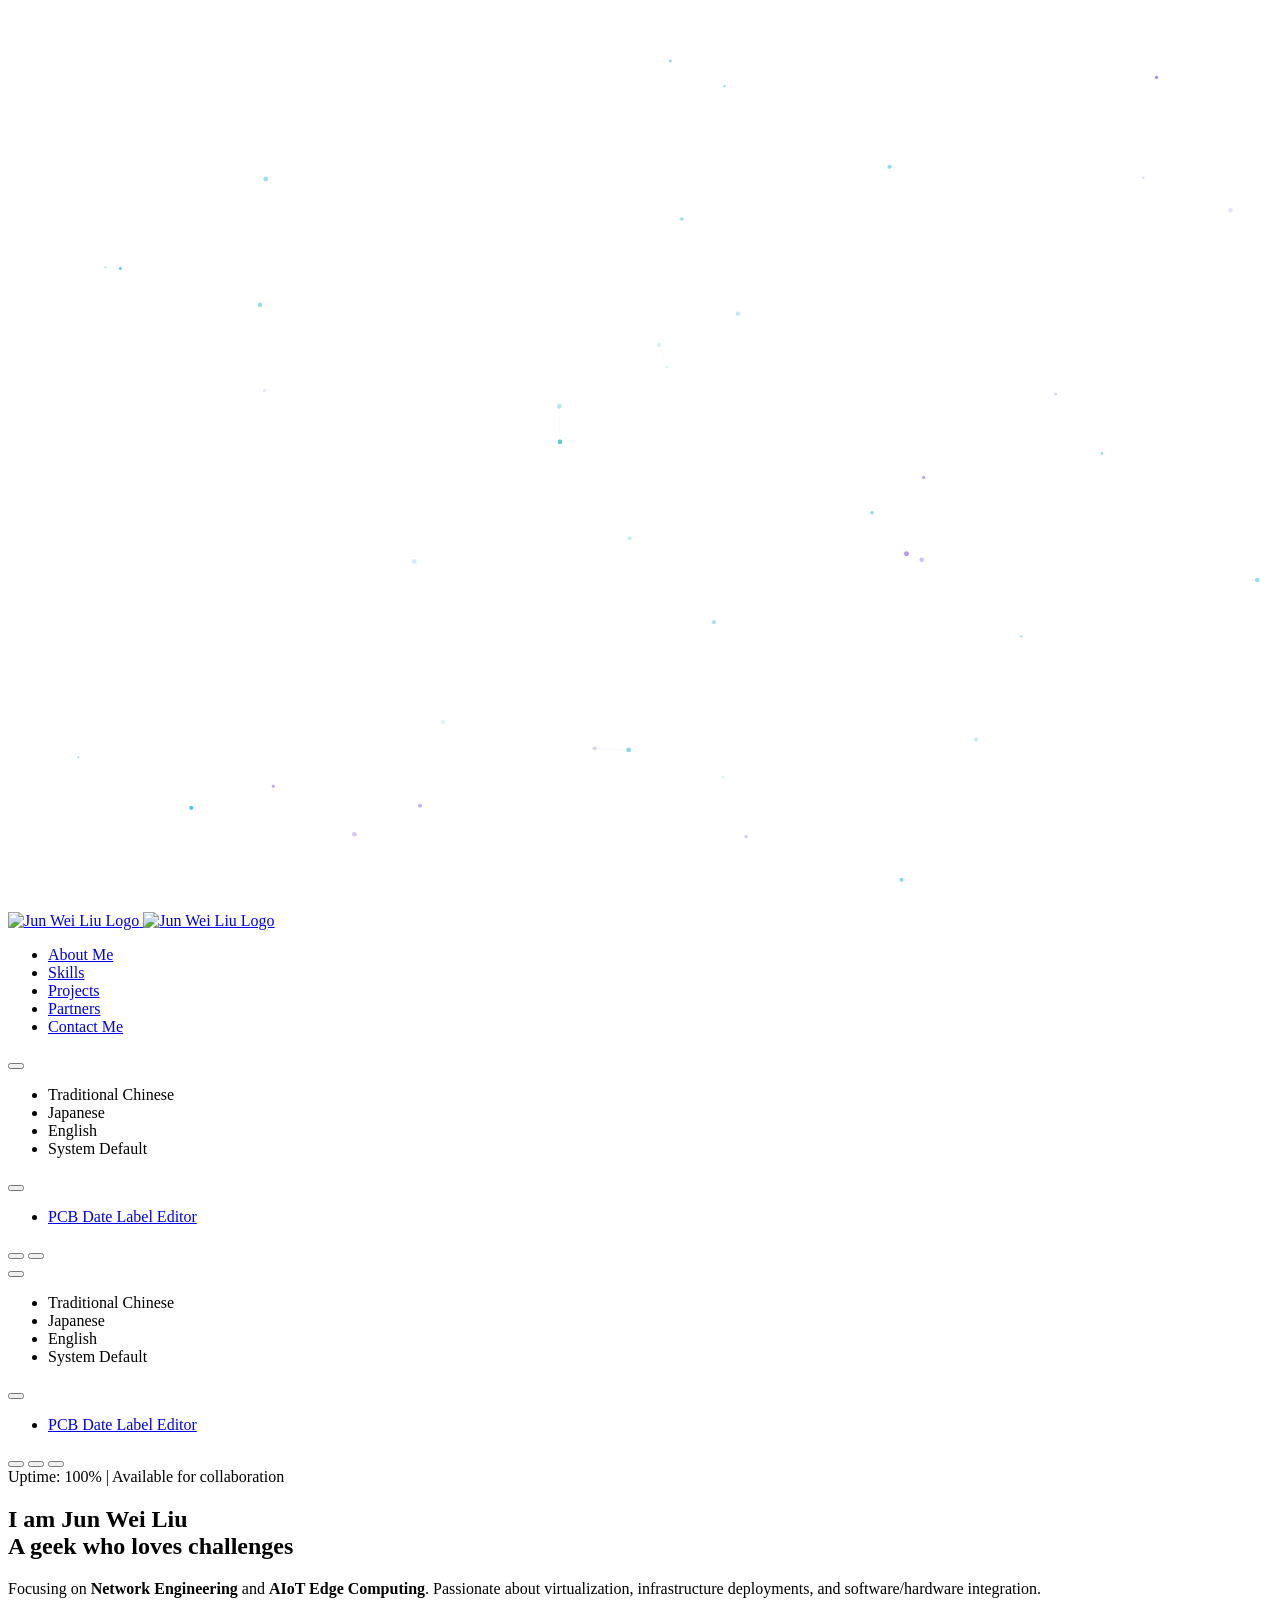
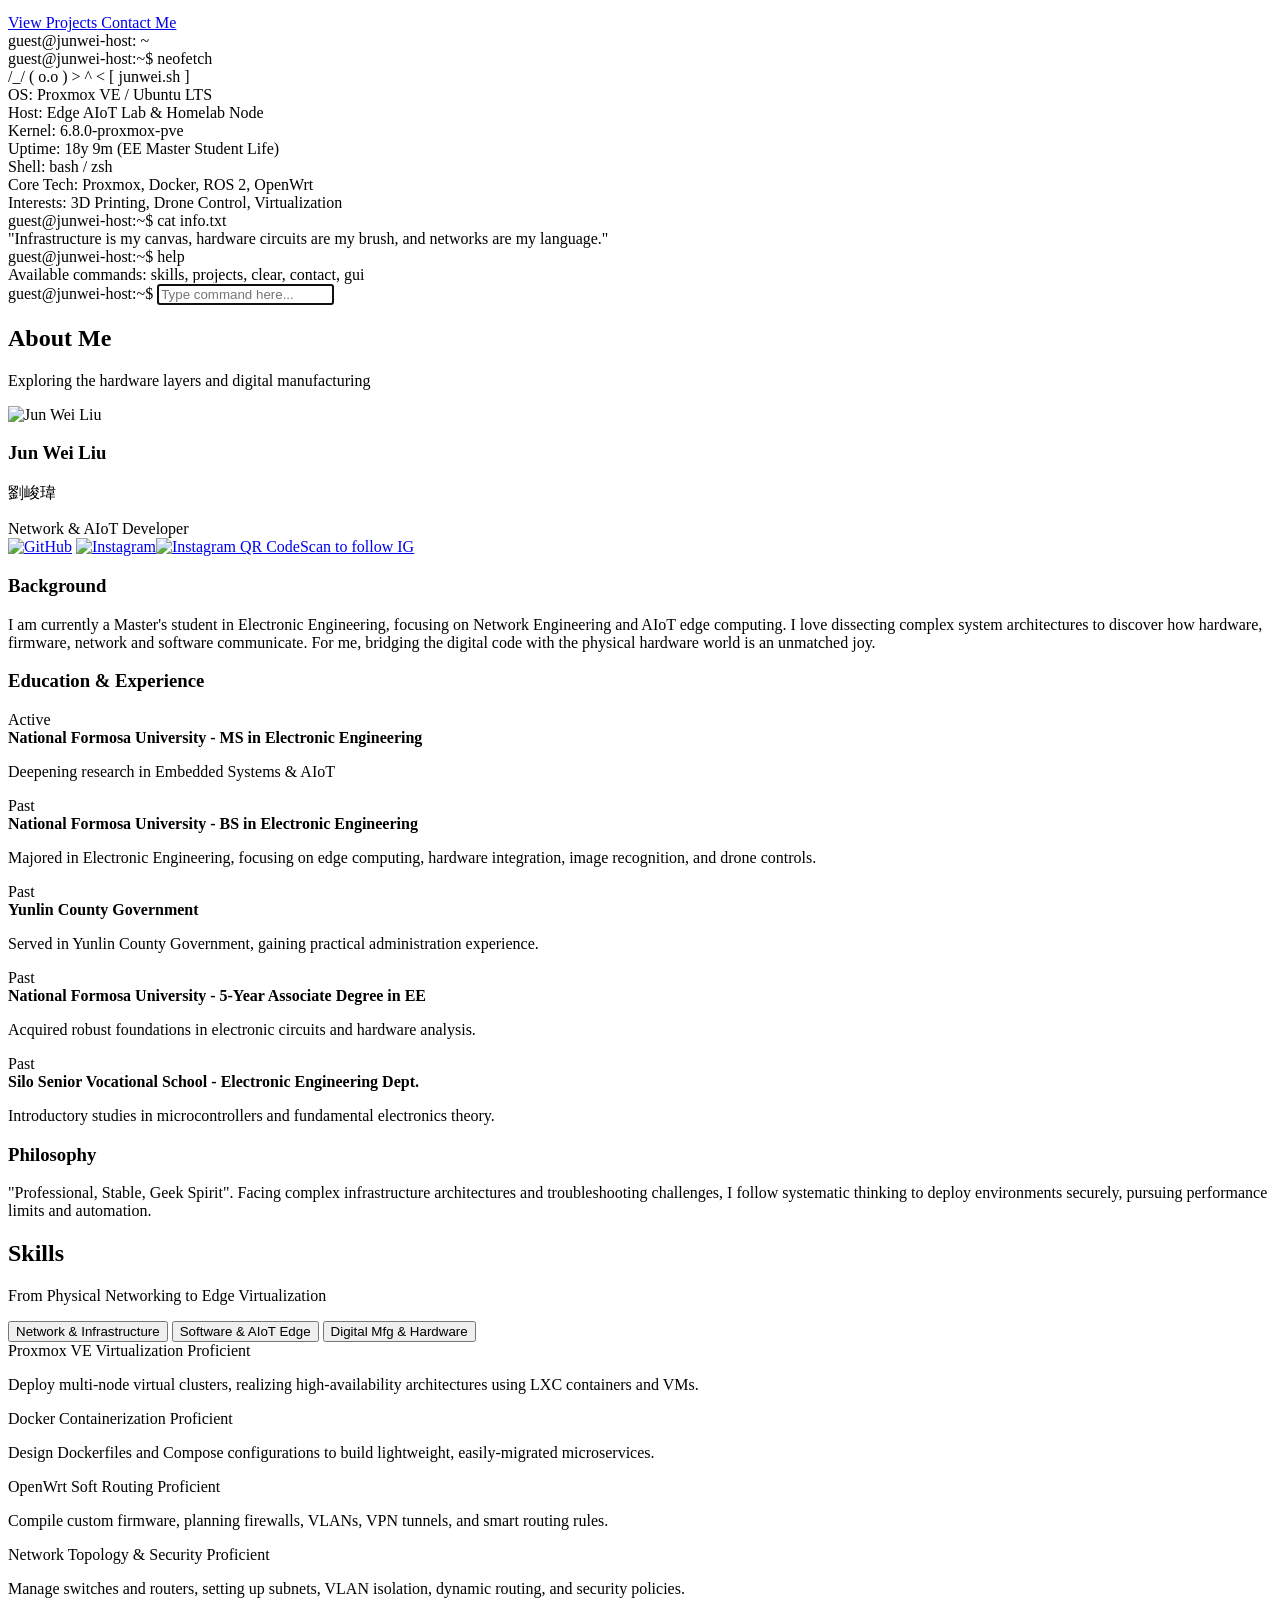
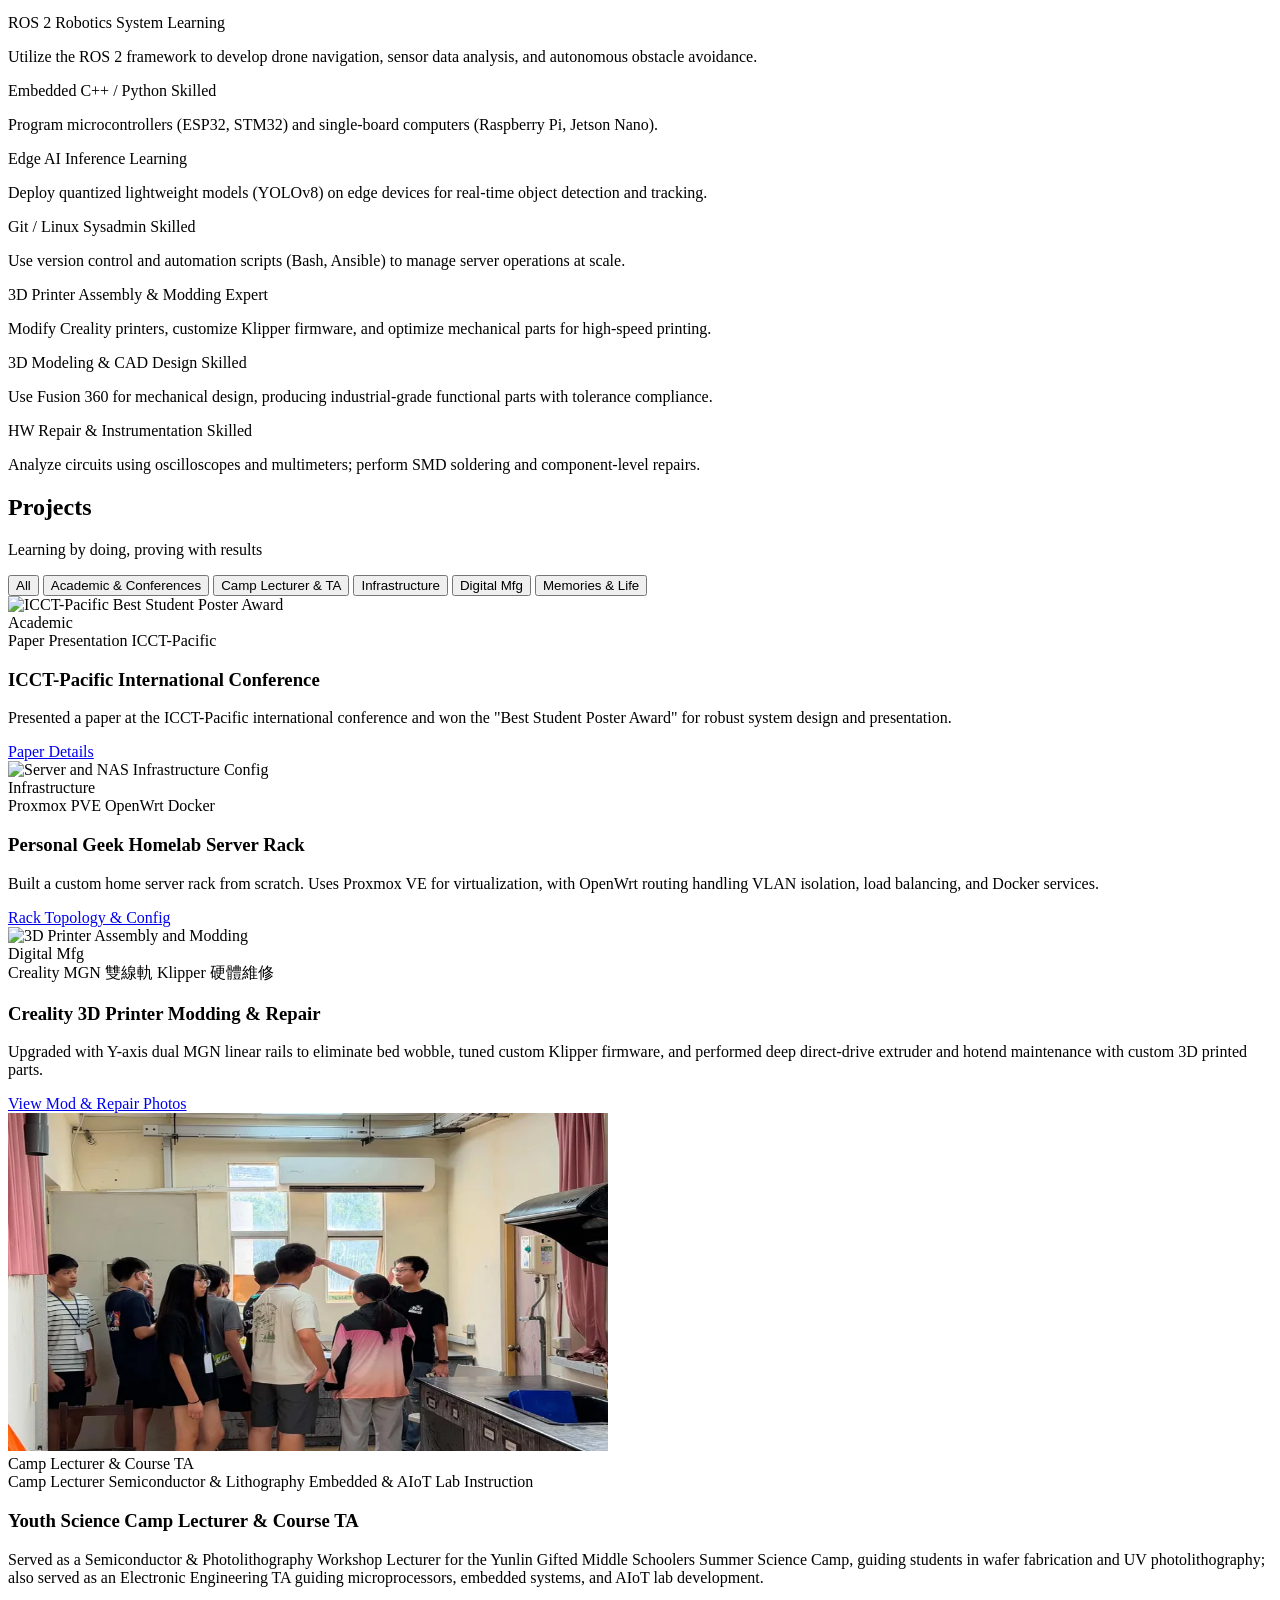
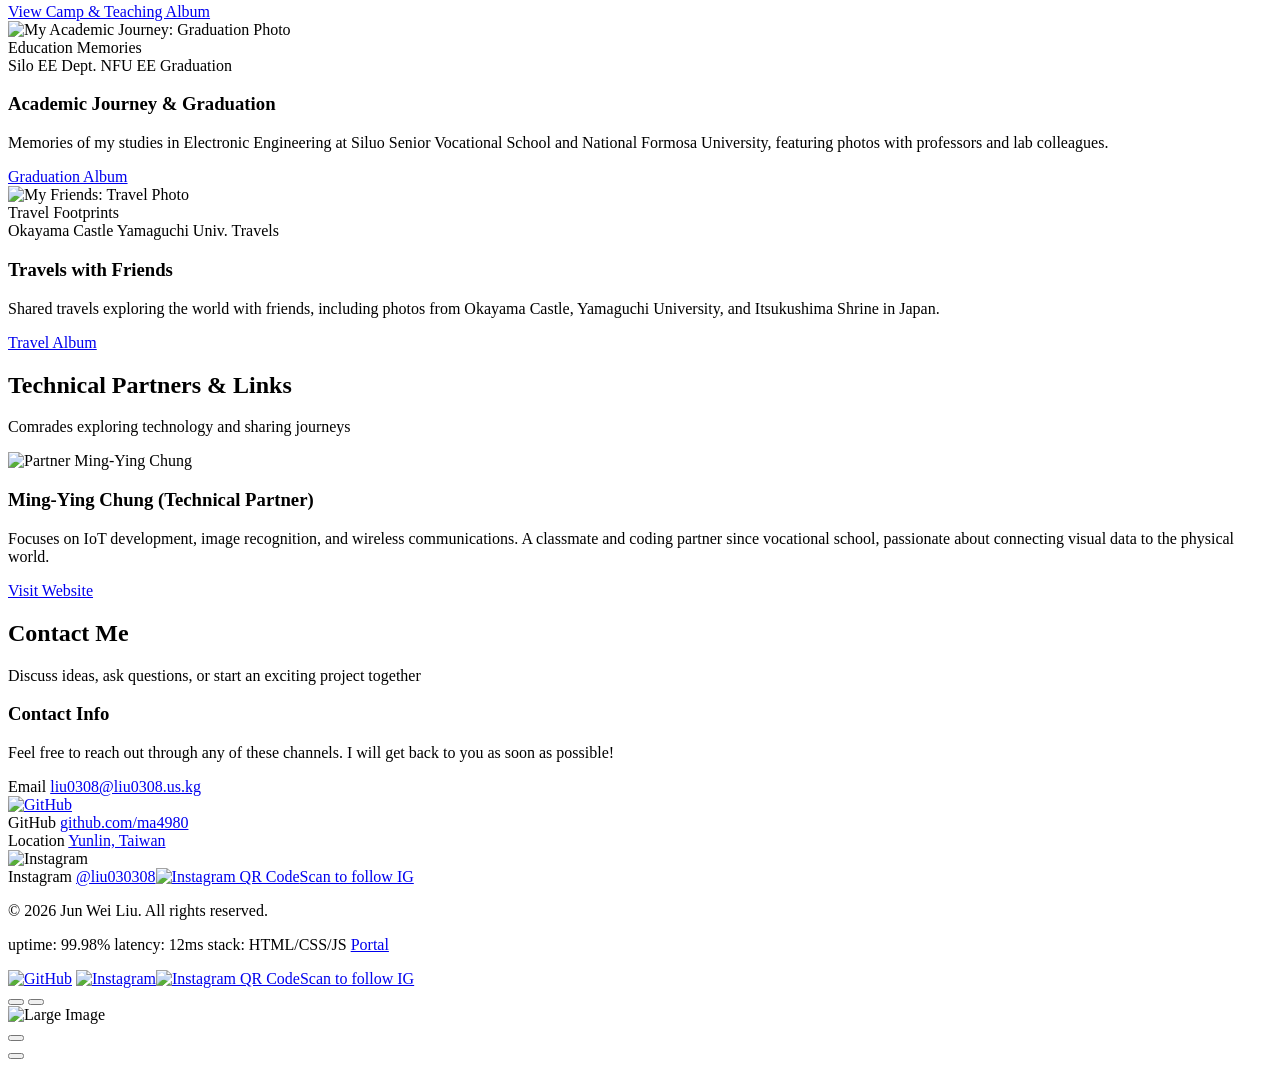
==== index.html @ 66cf135f "Update personal website 2026-09-13 23:22:50" ====
<!DOCTYPE html>
<html lang="zh-TW" data-theme="dark">

<head>
    <meta charset="UTF-8">
    <meta name="viewport" content="width=device-width, initial-scale=1.0">
    <meta name="theme-color" content="#0b0f19" id="theme-color-meta">
    <link rel="icon" href="assets/icon/logo.png" type="image/png">
    <title data-i18n="page_title">劉峻瑋 | Jun Wei Liu</title>
    <meta name="description"
        content="網路工程師與 AIoT/邊緣運算開發者個人網站。專注於底層基礎設施（Proxmox、Docker、OpenWrt）、ROS 2 無人機控制與 3D 列印數位製造。">
    <meta name="keywords" content="網路工程師, AIoT, 邊緣運算, Proxmox, Docker, OpenWrt, ROS 2, 3D 列印, 個人網站, Portfolio">

    <!-- Open Graph / Facebook -->
    <meta property="og:type" content="website">
    <meta property="og:title" content="劉峻瑋 | Jun Wei Liu">
    <meta property="og:description" content="網路工程師與 AIoT/邊緣運算開發者個人網站。專注於 Proxmox、Docker、ROS 2、3D 列印。">
    <meta property="og:image" content="assets/profile/og-preview.webp">

    <!-- Fonts -->
    <link rel="preconnect" href="https://fonts.googleapis.com">
    <link rel="preconnect" href="https://fonts.gstatic.com" crossorigin>
    <link
        href="https://fonts.googleapis.com/css2?family=Outfit:wght@300;400;500;600;700;800&family=Fira+Code:wght@400;500;600&family=Noto+Sans+TC:wght@300;400;500;700&display=swap"
        rel="stylesheet">

    <!-- Lucide Icons -->
    <script src="https://unpkg.com/lucide@latest"></script>

    <!-- Main CSS -->
    <link rel="stylesheet" href="index.css">
    <!-- PWA & Mobile Web App -->
    <link rel="manifest" href="manifest.json">
    <meta name="mobile-web-app-capable" content="yes">
    <meta name="apple-mobile-web-app-capable" content="yes">
    <meta name="apple-mobile-web-app-status-bar-style" content="black-translucent">
    <meta name="apple-mobile-web-app-title" content="Jun Wei Liu">
    <link rel="apple-touch-icon" href="assets/icon/logo.png">

    <!-- Security & Privacy Policies -->
    <meta name="referrer" content="strict-origin-when-cross-origin">
    <meta http-equiv="X-Content-Type-Options" content="nosniff">

    <!-- Twitter Card & Canonical SEO -->
    <meta name="twitter:card" content="summary_large_image">
    <meta name="twitter:title" content="劉峻瑋 | Jun Wei Liu - 個人官方網站">
    <meta name="twitter:description" content="網路工程師與 AIoT/邊緣運算開發者個人網站。專注於 Proxmox、Docker、ROS 2、3D 列印。">
    <meta name="twitter:image" content="assets/profile/og-preview.webp">

    <!-- Structured Data (JSON-LD) -->
    <script type="application/ld+json">
    {
      "@context": "https://schema.org",
      "@type": "Person",
      "name": "劉峻瑋 (Jun Wei Liu)",
      "jobTitle": "Network & AIoT Engineer",
      "alumniOf": "國立虎尾科技大學 (National Formosa University)",
      "url": "https://liu0308.us.kg",
      "image": "assets/profile/profile-avatar.webp",
      "sameAs": [
        "https://github.com/asaz1115",
        "https://www.instagram.com/liu_03.08"
      ]
    }
    </script>
</head>

<body>
    <!-- Background mesh gradient and grid -->
    <div class="bg-grid-overlay"></div>
    <div class="bg-mesh bg-mesh-1"></div>
    <div class="bg-mesh bg-mesh-2"></div>
    <canvas id="bg-particles"></canvas>

    <!-- Header & Navigation -->
    <header class="navbar" id="navbar">
        <div class="container navbar-container">
            <a href="#" class="nav-logo">
                <img src="assets/icon/logo-white.webp" alt="Jun Wei Liu Logo" class="logo-img logo-dark-theme" width="140" height="42" decoding="async">
                <img src="assets/icon/logo.webp" alt="Jun Wei Liu Logo" class="logo-img logo-light-theme" width="140" height="42" decoding="async">
            </a>

            <nav class="nav-menu" id="nav-menu">
                <ul>
                    <li><a href="#about" class="nav-link active" id="nav-link-about" data-i18n="nav_about">關於我</a></li>
                    <li><a href="#skills" class="nav-link" id="nav-link-skills" data-i18n="nav_skills">專業技能</a></li>
                    <li><a href="#projects" class="nav-link" id="nav-link-projects" data-i18n="nav_projects">專案作品</a>
                    </li>
                    <li><a href="#friends" class="nav-link" id="nav-link-friends" data-i18n="nav_friends">技術夥伴</a></li>
                    <li><a href="#contact" class="nav-link" id="nav-link-contact" data-i18n="nav_contact">聯絡我</a></li>
                </ul>
                <div class="nav-menu-actions">
                    <div class="lang-dropdown-container">
                        <button class="btn-lang-toggle" data-i18n-aria-label="lang_toggle_aria"
                            data-i18n-title="lang_toggle_title" aria-label="切換語言" title="切換語言 / Select Language">
                            <i data-lucide="languages"></i>
                        </button>
                        <ul class="lang-dropdown-menu">
                            <li data-lang="zh-TW" class="lang-option" data-i18n="lang_zh">繁體中文</li>
                            <li data-lang="ja" class="lang-option" data-i18n="lang_ja">日文</li>
                            <li data-lang="en" class="lang-option" data-i18n="lang_en">英文</li>
                            <li data-lang="auto" class="lang-option active" data-i18n="lang_auto">跟隨本機</li>
                        </ul>
                    </div>
                    <div class="tools-dropdown-container">
                        <button class="btn-tools-toggle" data-i18n-aria-label="tools_toggle_aria"
                            data-i18n-title="tools_toggle_title" aria-label="我的工具" title="我的工具 / Tools">
                            <i data-lucide="wrench"></i>
                        </button>
                        <ul class="tools-dropdown-menu">
                            <li><a href="PCBicon/index.html" target="_blank" rel="noopener"><i
                                        data-lucide="calendar"></i><span data-i18n="tool_pcb_date">PCB日期標籤編輯器</span></a>
                            </li>
                        </ul>
                    </div>

                    <button class="btn-perf-toggle" data-i18n-aria-label="perf_toggle_aria"
                        data-i18n-title="perf_toggle_title" aria-label="切換省電模式" title="切換省電模式">
                        <i data-lucide="zap"></i>
                    </button>
                    <button class="btn-theme-toggle" data-i18n-aria-label="theme_toggle_aria" aria-label="切換深淺色模式">
                        <i data-lucide="sun" class="sun-icon"></i>
                        <i data-lucide="moon" class="moon-icon"></i>
                    </button>
                </div>
            </nav>

            <div class="nav-actions">
                <div class="lang-dropdown-container">
                    <button class="btn-lang-toggle" id="lang-toggle" data-i18n-aria-label="lang_toggle_aria"
                        data-i18n-title="lang_toggle_title" aria-label="切換語言" title="切換語言 / Select Language">
                        <i data-lucide="languages"></i>
                    </button>
                    <ul class="lang-dropdown-menu" id="lang-menu">
                        <li data-lang="zh-TW" class="lang-option" data-i18n="lang_zh">繁體中文</li>
                        <li data-lang="ja" class="lang-option" data-i18n="lang_ja">日文</li>
                        <li data-lang="en" class="lang-option" data-i18n="lang_en">英文</li>
                        <li data-lang="auto" class="lang-option active" data-i18n="lang_auto">跟隨本機</li>
                    </ul>
                </div>
                <div class="tools-dropdown-container">
                    <button class="btn-tools-toggle" data-i18n-aria-label="tools_toggle_aria"
                        data-i18n-title="tools_toggle_title" aria-label="我的工具" title="我的工具 / Tools">
                        <i data-lucide="wrench"></i>
                    </button>
                    <ul class="tools-dropdown-menu">
                        <li><a href="PCBicon/index.html" target="_blank" rel="noopener"><i
                                    data-lucide="calendar"></i><span data-i18n="tool_pcb_date">PCB日期標籤編輯器</span></a>
                        </li>
                    </ul>
                </div>

                <button class="btn-perf-toggle" id="perf-toggle" data-i18n-aria-label="perf_toggle_aria"
                    data-i18n-title="perf_toggle_title" aria-label="切換省電模式" title="切換省電模式">
                    <i data-lucide="zap"></i>
                </button>
                <button class="btn-theme-toggle" id="theme-toggle" data-i18n-aria-label="theme_toggle_aria"
                    aria-label="切換深淺色模式">
                    <i data-lucide="sun" class="sun-icon"></i>
                    <i data-lucide="moon" class="moon-icon"></i>
                </button>
                <button class="btn-menu-mobile" id="mobile-menu-toggle" data-i18n-aria-label="menu_toggle_aria"
                    aria-label="打開選單">
                    <i data-lucide="menu"></i>
                </button>
            </div>
        </div>
    </header>

    <main>
        <!-- Hero Section with Terminal Emulator -->
        <section class="hero-section" id="hero">
            <div class="container hero-container">
                <div class="hero-content">
                    <div class="badge">
                        <span class="badge-dot"></span>
                        <span class="badge-text" data-i18n="hero_badge">Uptime: 100% | Available for
                            collaboration</span>
                    </div>
                    <h1 class="hero-title" data-i18n="hero_title">
                        我是 <span class="gradient-text">劉峻瑋 (Jun Wei)</span><br>
                        一個熱愛挑戰的極客
                    </h1>
                    <p class="hero-subtitle" data-i18n="hero_subtitle">
                        專注於 <strong class="highlight">網路工程</strong> 與 <strong class="highlight">AIoT
                            邊緣運算</strong>，熱衷於底層虛擬化、網路基礎設施建置，以及軟硬體整合的數位製造實作者。
                    </p>
                    <div class="hero-actions">
                        <a href="#projects" class="btn btn-primary">
                            <span data-i18n="hero_btn_projects">瀏覽作品</span>
                            <i data-lucide="arrow-right"></i>
                        </a>
                        <a href="#contact" class="btn btn-secondary">
                            <span data-i18n="hero_btn_contact">與我聯絡</span>
                            <i data-lucide="mail"></i>
                        </a>
                        <!-- Download CV Framework (Hidden by default) -->
                        <a href="#" class="btn btn-secondary btn-download-cv hidden" style="display: none;" download>
                            <span data-i18n="hero_btn_cv">下載履歷</span>
                            <i data-lucide="file-text"></i>
                        </a>
                    </div>
                </div>

                <!-- Geek Interactive Terminal -->
                <div class="terminal-wrapper">
                    <div class="terminal-header">
                        <div class="terminal-buttons">
                            <span class="dot red"></span>
                            <span class="dot yellow"></span>
                            <span class="dot green"></span>
                        </div>
                        <div class="terminal-title">guest@junwei-host: ~</div>
                        <div class="terminal-icon"><i data-lucide="terminal" size="14"></i></div>
                    </div>
                    <div class="terminal-body" id="terminal-body">
                        <div class="terminal-line">
                            <span class="term-prompt">guest@junwei-host:~$</span> <span
                                class="term-command">neofetch</span>
                        </div>
                        <div class="terminal-output neofetch-output" data-i18n="term_neofetch">
                            <div class="neofetch-logo">
                                /\_/\
                                ( o.o )
                                > ^ < [ junwei.sh ] </div>
                                    <div class="neofetch-info">
                                        <span class="nf-label">OS:</span> Proxmox VE / Ubuntu LTS<br>
                                        <span class="nf-label">Host:</span> Edge AIoT Lab & Homelab Node<br>
                                        <span class="nf-label">Kernel:</span> 6.8.0-proxmox-pve<br>
                                        <span class="nf-label">Uptime:</span> 18y 9m (EE Master Student Life)<br>
                                        <span class="nf-label">Shell:</span> bash / zsh<br>
                                        <span class="nf-label">Core Tech:</span> Proxmox, Docker, ROS 2, OpenWrt<br>
                                        <span class="nf-label">Interests:</span> 3D Printing, Drone Control,
                                        Virtualization
                                    </div>
                            </div>
                            <div class="terminal-line">
                                <span class="term-prompt">guest@junwei-host:~$</span> <span class="term-command">cat
                                    info.txt</span>
                            </div>
                            <div class="terminal-output" data-i18n="terminal_info_quote">
                                "底層架構是我的畫布，硬體電路是我的畫筆，網路通訊是我的語言。"
                            </div>
                            <div class="terminal-line">
                                <span class="term-prompt">guest@junwei-host:~$</span> <span class="term-command"
                                    id="terminal-cursor-line">help</span>
                            </div>
                            <div class="terminal-output" id="terminal-help-msg" data-i18n="terminal_help_msg">
                                可用指令: <span class="cmd-highlight">skills</span>, <span
                                    class="cmd-highlight">projects</span>, <span class="cmd-highlight">clear</span>,
                                <span class="cmd-highlight">contact</span>, <span class="cmd-highlight">gui</span>
                            </div>
                            <div class="terminal-history" id="terminal-history"></div>
                            <div class="terminal-input-line">
                                <span class="term-prompt">guest@junwei-host:~$</span>
                                <input type="text" id="terminal-input" autocomplete="off" placeholder="在此輸入指令..."
                                    data-i18n-placeholder="terminal_placeholder" autofocus>
                            </div>
                        </div>
                    </div>
                </div>
        </section>

        <!-- About Me Section -->
        <section class="about-section" id="about">
            <div class="container">
                <div class="section-header reveal">
                    <h2 class="section-title" data-i18n="about_title">關於我</h2>
                    <p class="section-tagline" data-i18n="about_tagline">底層探索與數位製造的實踐者</p>
                </div>

                <div class="about-wrapper">
                    <!-- Profile Photo Card -->
                    <div class="about-profile-photo-card glassmorphism reveal reveal-left">
                        <div class="about-profile-img-container">
                            <img src="assets/profile/profile-avatar-thumb.webp" alt="劉峻瑋 Jun Wei Liu" class="about-profile-img" width="220" height="220" loading="lazy" decoding="async"
                                data-i18n-alt="profile_img_alt">
                        </div>
                        <div class="about-profile-info">
                            <h3 class="profile-name" data-i18n="profile_name">劉峻瑋</h3>
                            <p class="profile-title" data-i18n="profile_title">Jun Wei Liu</p>
                            <span class="profile-role" data-i18n="about_role">Network & AIoT Developer</span>
                            <div class="profile-socials">
                                <a href="https://github.com/ma4980" target="_blank" rel="noopener"
                                    aria-label="GitHub"><img src="assets/icon/github.webp" alt="GitHub" width="20" height="20" loading="lazy" decoding="async"
                                        class="social-icon-img"></a>
                                <a href="https://www.instagram.com/liu030308/" target="_blank" rel="noopener"
                                    class="ig-hover-qr-container" aria-label="Instagram"><img src="assets/icon/instagram.png"
                                        alt="Instagram" class="social-icon-img"><span class="ig-hover-qr"><img
                                            src="assets/icon/ig-qr.webp" alt="Instagram QR Code" width="140" height="205" loading="lazy" decoding="async"><span
                                            class="qr-tooltip-text" data-i18n="qr_tooltip">掃描追蹤 IG</span></span></a>
                                <a href="mailto:liu0308@liu0308.us.kg" class="btn-email-action" aria-label="Email"
                                    title="發送 Email / 複製位址" data-i18n-title="about_email_title"><i
                                        data-lucide="mail"></i></a>
                            </div>
                        </div>
                    </div>

                    <!-- Info Cards Grid -->
                    <div class="about-grid">
                        <div class="about-card glassmorphism reveal">
                            <div class="about-icon"><i data-lucide="user"></i></div>
                            <h3 data-i18n="about_card_bg_title">個人背景</h3>
                            <p class="about-text" data-i18n="about_card_bg_text">
                                我目前是電子工程系碩士班學生，專注於網路工程 (Network Engineering) 與 AIoT
                                邊緣運算。我喜歡拆解複雜的系統架構，探究硬體、韌體、網路到上層軟體的溝通機制。
                            </p>
                        </div>

                        <div class="about-card glassmorphism reveal delay-100">
                            <div class="about-icon"><i data-lucide="graduation-cap"></i></div>
                            <h3 data-i18n="about_card_edu_title">教育與經歷</h3>
                            <div class="about-timeline-compact">
                                <div class="timeline-compact-item">
                                    <span class="timeline-compact-badge badge-current"
                                        data-i18n="timeline_current">目前</span>
                                    <div class="timeline-compact-info">
                                        <strong data-i18n="timeline_edu_ms">雲林縣虎尾科技大學 電子工程系 碩士班</strong>
                                        <p data-i18n="timeline_edu_ms_desc">深造嵌入式系統與 AIoT 領域</p>
                                    </div>
                                </div>
                                <div class="timeline-compact-item">
                                    <span class="timeline-compact-badge badge-past" data-i18n="timeline_past">經歷</span>
                                    <div class="timeline-compact-info">
                                        <strong data-i18n="timeline_edu_bs">雲林縣虎尾科技大學 電子工程系</strong>
                                        <p data-i18n="timeline_edu_bs_desc">主修電子工程，專注於邊緣運算、軟硬體整合、影像辨識及無人機控制系統開發。</p>
                                    </div>
                                </div>
                                <div class="timeline-compact-item">
                                    <span class="timeline-compact-badge badge-past" data-i18n="timeline_past">經歷</span>
                                    <div class="timeline-compact-info">
                                        <strong data-i18n="timeline_exp_gov">雲林縣政府</strong>
                                        <p data-i18n="timeline_exp_gov_desc">於雲林縣政府服務，累積實務管理運作經驗。</p>
                                    </div>
                                </div>
                                <div class="timeline-compact-item">
                                    <span class="timeline-compact-badge badge-past" data-i18n="timeline_past">經歷</span>
                                    <div class="timeline-compact-info">
                                        <strong data-i18n="timeline_edu_5yr">雲林縣虎尾科技大學 電子工程科</strong>
                                        <p data-i18n="timeline_edu_5yr_desc">電子工程科五專部學業，奠定扎實的電子電路與硬體分析基礎。</p>
                                    </div>
                                </div>
                                <div class="timeline-compact-item">
                                    <span class="timeline-compact-badge badge-past" data-i18n="timeline_past">經歷</span>
                                    <div class="timeline-compact-info">
                                        <strong data-i18n="timeline_edu_vs">雲林縣西螺農工 電子科</strong>
                                        <p data-i18n="timeline_edu_vs_desc">高職電子科啟蒙，學習微控制器開發與基礎電子理論。</p>
                                    </div>
                                </div>
                            </div>
                        </div>

                        <div class="about-card glassmorphism reveal delay-200">
                            <div class="about-icon"><i data-lucide="cpu"></i></div>
                            <h3 data-i18n="about_card_phil_title">開發哲學</h3>
                            <p class="about-text" data-i18n="about_card_phil_text">
                                「專業、穩健、極客精神」。面對複雜的基礎設施架構與除錯挑戰，我秉持系統化的思考方式，以穩健的方式部署環境，並以極客精神追求極限效能與自動化。
                            </p>
                        </div>
                    </div>
                </div>

            </div>
        </section>

        <!-- Skills Section -->
        <section class="skills-section" id="skills">
            <div class="container">
                <div class="section-header reveal">
                    <h2 class="section-title" data-i18n="skills_title">專業技能</h2>
                    <p class="section-tagline" data-i18n="skills_tagline">從實體網路硬體到邊緣運算虛擬化</p>
                </div>

                <div class="skills-tab-container reveal">
                    <div class="skills-tabs">
                        <button class="tab-btn active" data-tab="infra">
                            <i data-lucide="server"></i> <span data-i18n="skills_tab_infra">網路與基礎設施</span>
                        </button>
                        <button class="tab-btn" data-tab="aiot">
                            <i data-lucide="cpu"></i> <span data-i18n="skills_tab_aiot">軟體與 AIoT 邊緣運算</span>
                        </button>
                        <button class="tab-btn" data-tab="mfg">
                            <i data-lucide="wrench"></i> <span data-i18n="skills_tab_mfg">數位製造與硬體</span>
                        </button>
                    </div>

                    <div class="skills-content">
                        <!-- Infrastructure skills tab -->
                        <div class="tab-pane active" id="tab-infra">
                            <div class="skills-grid">
                                <div class="skill-item glassmorphism">
                                    <div class="skill-info">
                                        <span class="skill-name" data-i18n="skill_pve_name"><i data-lucide="layers"></i>
                                            Proxmox VE 虛擬化</span>
                                        <span class="skill-level" data-i18n="level_master">精通</span>
                                    </div>
                                    <div class="skill-progress-bg">
                                        <div class="skill-progress-bar" data-progress="90%"></div>
                                    </div>
                                    <p class="skill-desc" data-i18n="skill_pve_desc">部署多節點虛擬集群，實現 LXC 容器與 VM 的高可用性架構。
                                    </p>
                                </div>
                                <div class="skill-item glassmorphism">
                                    <div class="skill-info">
                                        <span class="skill-name" data-i18n="skill_docker_name"><i
                                                data-lucide="container"></i> Docker 容器化</span>
                                        <span class="skill-level" data-i18n="level_master">精通</span>
                                    </div>
                                    <div class="skill-progress-bg">
                                        <div class="skill-progress-bar" data-progress="85%"></div>
                                    </div>
                                    <p class="skill-desc" data-i18n="skill_docker_desc">設計 Docker 檔案與 Compose
                                        配置，構建輕量、易遷移的微服務環境。</p>
                                </div>
                                <div class="skill-item glassmorphism">
                                    <div class="skill-info">
                                        <span class="skill-name" data-i18n="skill_openwrt_name"><i
                                                data-lucide="router"></i> OpenWrt 軟路由</span>
                                        <span class="skill-level" data-i18n="level_master">精通</span>
                                    </div>
                                    <div class="skill-progress-bg">
                                        <div class="skill-progress-bar" data-progress="90%"></div>
                                    </div>
                                    <p class="skill-desc" data-i18n="skill_openwrt_desc">編譯客製化韌體，規劃防火牆、VLAN、VPN
                                        通道與智慧分流系統。</p>
                                </div>
                                <div class="skill-item glassmorphism">
                                    <div class="skill-info">
                                        <span class="skill-name" data-i18n="skill_net_name"><i
                                                data-lucide="network"></i> 網路拓撲與安全配置</span>
                                        <span class="skill-level" data-i18n="level_master">精通</span>
                                    </div>
                                    <div class="skill-progress-bg">
                                        <div class="skill-progress-bar" data-progress="80%"></div>
                                    </div>
                                    <p class="skill-desc" data-i18n="skill_net_desc">管理網路交換機與路由器，設置多子網隔離、動態路由及防禦策略。</p>
                                </div>
                            </div>
                        </div>

                        <!-- AIoT skills tab -->
                        <div class="tab-pane" id="tab-aiot">
                            <div class="skills-grid">
                                <div class="skill-item glassmorphism">
                                    <div class="skill-info">
                                        <span class="skill-name" data-i18n="skill_ros_name"><i
                                                data-lucide="navigation"></i> ROS 2 機器人操作系統</span>
                                        <span class="skill-level" data-i18n="level_learning">進修中</span>
                                    </div>
                                    <div class="skill-progress-bg">
                                        <div class="skill-progress-bar" data-progress="65%"></div>
                                    </div>
                                    <p class="skill-desc" data-i18n="skill_ros_desc">利用 ROS 2 框架開發無人機導航、感測器數據分析與自主避障邏輯。
                                    </p>
                                </div>
                                <div class="skill-item glassmorphism">
                                    <div class="skill-info">
                                        <span class="skill-name" data-i18n="skill_embed_name"><i data-lucide="code"></i>
                                            Embedded C++ / Python</span>
                                        <span class="skill-level" data-i18n="level_proficient">熟練</span>
                                    </div>
                                    <div class="skill-progress-bg">
                                        <div class="skill-progress-bar" data-progress="80%"></div>
                                    </div>
                                    <p class="skill-desc" data-i18n="skill_embed_desc">編寫微控制器 (ESP32, STM32) 與單板電腦 (樹莓派,
                                        Jetson Nano) 控制程式。</p>
                                </div>
                                <div class="skill-item glassmorphism">
                                    <div class="skill-info">
                                        <span class="skill-name" data-i18n="skill_ai_name"><i data-lucide="eye"></i> AI
                                            邊緣推論</span>
                                        <span class="skill-level" data-i18n="level_learning">進修中</span>
                                    </div>
                                    <div class="skill-progress-bg">
                                        <div class="skill-progress-bar" data-progress="65%"></div>
                                    </div>
                                    <p class="skill-desc" data-i18n="skill_ai_desc">在邊緣運算裝置上部署量化輕量模型 (YOLOv8)
                                        進行即時物件偵測與追蹤。</p>
                                </div>
                                <div class="skill-item glassmorphism">
                                    <div class="skill-info">
                                        <span class="skill-name" data-i18n="skill_linux_name"><i
                                                data-lucide="git-branch"></i> Git / Linux 系統管理</span>
                                        <span class="skill-level" data-i18n="level_proficient">熟練</span>
                                    </div>
                                    <div class="skill-progress-bg">
                                        <div class="skill-progress-bar" data-progress="80%"></div>
                                    </div>
                                    <p class="skill-desc" data-i18n="skill_linux_desc">使用版本控制與自動化腳本 (Bash, Ansible)
                                        管理大規模主機運作。</p>
                                </div>
                            </div>
                        </div>

                        <!-- Manufacturing skills tab -->
                        <div class="tab-pane" id="tab-mfg">
                            <div class="skills-grid">
                                <div class="skill-item glassmorphism">
                                    <div class="skill-info">
                                        <span class="skill-name" data-i18n="skill_3d_name"><i data-lucide="printer"></i>
                                            3D 列印機組裝與改造</span>
                                        <span class="skill-level" data-i18n="level_expert">專家</span>
                                    </div>
                                    <div class="skill-progress-bg">
                                        <div class="skill-progress-bar" data-progress="95%"></div>
                                    </div>
                                    <p class="skill-desc" data-i18n="skill_3d_desc">熟練改裝 Creality 等機型，自組 Klipper
                                        韌體核心，優化列印品質。</p>
                                </div>
                                <div class="skill-item glassmorphism">
                                    <div class="skill-info">
                                        <span class="skill-name" data-i18n="skill_cad_name"><i data-lucide="box"></i> 3D
                                            建模與結構設計</span>
                                        <span class="skill-level" data-i18n="level_proficient">熟練</span>
                                    </div>
                                    <div class="skill-progress-bg">
                                        <div class="skill-progress-bar" data-progress="70%"></div>
                                    </div>
                                    <p class="skill-desc" data-i18n="skill_cad_desc">使用 Fusion 360
                                        進行機構設計，產出符合公差標準的工業級功能性零件。</p>
                                </div>
                                <div class="skill-item glassmorphism">
                                    <div class="skill-info">
                                        <span class="skill-name" data-i18n="skill_hw_name"><i data-lucide="hammer"></i>
                                            硬體維修與電路量測</span>
                                        <span class="skill-level" data-i18n="level_proficient">熟練</span>
                                    </div>
                                    <div class="skill-progress-bg">
                                        <div class="skill-progress-bar" data-progress="80%"></div>
                                    </div>
                                    <p class="skill-desc" data-i18n="skill_hw_desc">使用示波器與萬用表進行電路分析，能動手進行貼片元件銲接與維修。</p>
                                </div>
                            </div>
                        </div>
                    </div>
                </div>
            </div>
        </section>

        <!-- Portfolio Section -->
        <section class="portfolio-section" id="projects">
            <div class="container">
                <div class="section-header reveal">
                    <h2 class="section-title" data-i18n="projects_title">專案作品</h2>
                    <p class="section-tagline" data-i18n="projects_tagline">從實作中累積，以成果來證明</p>
                </div>

                <div class="portfolio-filters reveal">
                    <button class="filter-btn active" data-filter="all" data-i18n="filter_all">全部</button>
                    <button class="filter-btn" data-filter="academic" data-i18n="filter_academic">學術與研討會</button>
                    <button class="filter-btn" data-filter="ta" data-i18n="filter_ta">營隊講師 & 助教</button>
                    <button class="filter-btn" data-filter="infra" data-i18n="filter_infra">基礎設施</button>
                    <button class="filter-btn" data-filter="mfg" data-i18n="filter_mfg">數位製造</button>
                    <button class="filter-btn" data-filter="memories" data-i18n="filter_memories">過往與生活</button>
                </div>

                <div class="portfolio-grid" id="portfolio-grid">
                    <article class="project-card glassmorphism reveal" data-category="academic" data-gallery="academic">
                        <div class="project-img-wrapper">
                            <img src="assets/projects/project-academic-cover-thumb.webp" alt="ICCT-Pacific 最佳學生海報獎" class="project-img"
                                width="600" height="338" loading="lazy" decoding="async" data-i18n-alt="proj_acad_alt">
                            <div class="project-category-badge" data-i18n="proj_acad_badge">學術成果</div>
                        </div>
                        <div class="project-info">
                            <span class="project-tech-tags">
                                <span class="tech-tag">Paper Presentation</span>
                                <span class="tech-tag">ICCT-Pacific</span>
                            </span>
                            <h3 class="project-title" data-i18n="proj_acad_title">ICCT-Pacific 國際學術會議</h3>
                            <p class="project-desc" data-i18n="proj_acad_desc">
                                於 ICCT-Pacific 國際學術研討會上發表學術論文，並憑藉扎實的系統架構與精美的海報設計展示，獲頒「最佳學生海報獎 (Best Student Poster
                                Award)」。
                            </p>
                            <a href="#" class="btn-project-link">
                                <span data-i18n="proj_acad_link">詳細論文資訊</span> <i data-lucide="external-link"></i>
                            </a>
                        </div>
                    </article>

                    <article class="project-card glassmorphism reveal delay-200" data-category="infra"
                        data-gallery="infra">
                        <div class="project-img-wrapper">
                            <img src="assets/projects/project-homelab-cover-thumb.webp" alt="伺服器與 NAS 基礎設施配置" class="project-img"
                                width="600" height="338" loading="lazy" decoding="async" data-i18n-alt="proj_infra_alt">
                            <div class="project-category-badge" data-i18n="proj_infra_badge">基礎設施</div>
                        </div>
                        <div class="project-info">
                            <span class="project-tech-tags">
                                <span class="tech-tag">Proxmox PVE</span>
                                <span class="tech-tag">OpenWrt</span>
                                <span class="tech-tag">Docker</span>
                            </span>
                            <h3 class="project-title" data-i18n="proj_infra_title">個人極客 Homelab 機櫃佈置</h3>
                            <p class="project-desc" data-i18n="proj_infra_desc">
                                從零建構個人機櫃，採用 Proxmox VE 進行多虛擬機器管理。上層透過 OpenWrt 作為軟路由核心提供 VLAN 隔離、負載均衡與 Docker 微服務部署。
                            </p>
                            <a href="#" class="btn-project-link">
                                <span data-i18n="proj_infra_link">機櫃拓撲與配置</span> <i data-lucide="external-link"></i>
                            </a>
                        </div>
                    </article>

                    <article class="project-card glassmorphism reveal" data-category="mfg" data-gallery="mfg">
                        <div class="project-img-wrapper">
                            <img src="assets/3DP/3dp-enclosure-mod-thumb.webp" alt="3D 列印機改裝與維修" class="project-img" width="600" height="338" loading="lazy" decoding="async"
                                data-i18n-alt="proj_mfg_alt">
                            <div class="project-category-badge" data-i18n="proj_mfg_badge">數位製造</div>
                        </div>
                        <div class="project-info">
                            <span class="project-tech-tags">
                                <span class="tech-tag">Creality</span>
                                <span class="tech-tag">MGN 雙線軌</span>
                                <span class="tech-tag">Klipper</span>
                                <span class="tech-tag">硬體維修</span>
                            </span>
                            <h3 class="project-title" data-i18n="proj_mfg_title">Creality 3D 列印機改裝與維修</h3>
                            <p class="project-desc" data-i18n="proj_mfg_desc">
                                升級 Y 軸 MGN 雙線性導軌消除底板晃動，重寫 Klipper 控制韌體，並針對近端擠出機與噴頭進行深度拆解維修與自製 3D 列印結構件，顯著提升列印精度與高速穩定性。
                            </p>
                            <a href="#" class="btn-project-link">
                                <span data-i18n="proj_mfg_link">查看維修與改裝相片</span> <i data-lucide="image"></i>
                            </a>
                        </div>
                    </article>

                    <!-- Project 5: Teaching Assistant & Science Camp Lecturer -->
                    <article class="project-card glassmorphism reveal delay-100" data-category="ta"
                        data-gallery="assistant">
                        <div class="project-img-wrapper">
                            <img src="assets/ta/ta-camp-semiconductor-intro-thumb.webp" alt="科技營隊研習講師與課程助教" width="600" height="338" loading="lazy" decoding="async" class="project-img"
                                data-i18n-alt="proj_ta_alt">
                            <div class="project-category-badge" data-i18n="proj_ta_badge">營隊講師 & 課程助教</div>
                        </div>
                        <div class="project-info">
                            <span class="project-tech-tags">
                                <span class="tech-tag" data-i18n="tag_camp_lecturer">探索營研習講師</span>
                                <span class="tech-tag" data-i18n="tag_photolithography">半導體與光微影實作</span>
                                <span class="tech-tag" data-i18n="tag_embedded_aiot">嵌入式與 AIoT</span>
                                <span class="tech-tag" data-i18n="tag_lab_instruction">實驗室指導</span>
                            </span>
                            <h3 class="project-title" data-i18n="proj_ta_title">科技營隊研習講師 & 課程助教</h3>
                            <p class="project-desc" data-i18n="proj_ta_desc">
                                擔任雲林縣國中資優生暑期探索體驗營「半導體與光微影實作」研習講師，帶領學員於實驗室進行晶圓製程與光微影技術探索；並長期擔任大學電子系專業課程助教，指導微處理器、嵌入式系統與 AIoT 電子電路除錯。
                            </p>
                            <a href="#" class="btn-project-link">
                                <span data-i18n="proj_ta_link">瀏覽營隊與教學花絮相簿</span> <i data-lucide="image"></i>
                            </a>
                        </div>
                    </article>

                    <!-- Project 6: Graduation Memories -->
                    <article class="project-card glassmorphism reveal delay-200" data-category="memories"
                        data-gallery="graduation">
                        <div class="project-img-wrapper">
                            <img src="assets/graduation/graduation-senior-1-thumb.webp" alt="我的過往：學士服合影" class="project-img" width="600" height="338" loading="lazy" decoding="async"
                                data-i18n-alt="proj_grad_alt">
                            <div class="project-category-badge" data-i18n="proj_grad_badge">過往紀錄</div>
                        </div>
                        <div class="project-info">
                            <span class="project-tech-tags">
                                <span class="tech-tag" data-i18n="tag_vs">西螺農工電子科</span>
                                <span class="tech-tag" data-i18n="tag_nfu">虎科大電子工程</span>
                                <span class="tech-tag" data-i18n="tag_grad">畢業紀念</span>
                            </span>
                            <h3 class="project-title" data-i18n="proj_grad_title">我的過往：求學與畢業紀念</h3>
                            <p class="project-desc" data-i18n="proj_grad_desc">
                                記錄我在雲林西螺農工電子科與國立虎尾科技大學電子工程系的學習歲月，收錄了與老師、實驗室學長及同儕們珍貴的學士服合影。
                            </p>
                            <a href="#" class="btn-project-link">
                                <span data-i18n="proj_grad_link">瀏覽學士服相簿</span> <i data-lucide="external-link"></i>
                            </a>
                        </div>
                    </article>

                    <!-- Project 7: Friends & Travels -->
                    <article class="project-card glassmorphism reveal" data-category="memories" data-gallery="friends">
                        <div class="project-img-wrapper">
                            <img src="assets/travel/travel-okayama-castle-thumb.webp" alt="我的朋友們：旅行紀念" class="project-img"
                                width="600" height="338" loading="lazy" decoding="async" data-i18n-alt="proj_travel_alt">
                            <div class="project-category-badge" data-i18n="proj_travel_badge">生活足跡</div>
                        </div>
                        <div class="project-info">
                            <span class="project-tech-tags">
                                <span class="tech-tag" data-i18n="tag_okayama">岡山城</span>
                                <span class="tech-tag" data-i18n="tag_yamaguchi">山口大學</span>
                                <span class="tech-tag" data-i18n="tag_travel">旅行足跡</span>
                            </span>
                            <h3 class="project-title" data-i18n="proj_travel_title">我的朋友們：旅行合影</h3>
                            <p class="project-desc" data-i18n="proj_travel_desc">
                                分享與朋友們共同探索世界的精彩旅程，收錄了在岡山城、日本山口大學及嚴島神社的海上帝居等旅行紀念合照。
                            </p>
                            <a href="#" class="btn-project-link">
                                <span data-i18n="proj_travel_link">瀏覽旅行相簿</span> <i data-lucide="external-link"></i>
                            </a>
                        </div>
                    </article>
                </div>
            </div>
        </section>

        <!-- Friends / Collaborators Section -->
        <section class="friends-section" id="friends">
            <div class="container">
                <div class="section-header reveal">
                    <h2 class="section-title" data-i18n="friends_title">技術夥伴 & 友鏈</h2>
                    <p class="section-tagline" data-i18n="friends_tagline">共同探索技術、分享旅程的戰友</p>
                </div>
                <div class="friends-grid">
                    <div class="friend-card glassmorphism reveal">
                        <div class="friend-img-wrapper">
                            <img src="assets/profile/partner-avatar-thumb.webp" alt="合作夥伴極摯友 鐘明穎 Ming-Ying Chung"
                                class="friend-img" width="80" height="80" loading="lazy" decoding="async" data-i18n-alt="friend_img_alt">
                        </div>
                        <div class="friend-info">
                            <h3 class="friend-name" data-i18n="friend_name">合作夥伴極摯友 鐘明穎 (Ming-Ying Chung)</h3>
                            <p class="friend-bio" data-i18n="friend_bio">
                                專注於 IoT 開發、影像辨識與無線通訊。西螺農工電子科時期的同窗戰友，熱衷於用工程實作連結影像與真實世界。
                            </p>
                            <div class="friend-links">
                                <a href="https://fongying.com/" target="_blank" rel="noopener"
                                    class="btn btn-secondary btn-sm">
                                    <i data-lucide="globe"></i> <span data-i18n="friend_btn">訪問個人網站</span>
                                </a>
                            </div>
                        </div>
                    </div>
                </div>
            </div>
        </section>

        <!-- Contact Section -->
        <section class="contact-section" id="contact">
            <div class="container">
                <div class="section-header reveal">
                    <h2 class="section-title" data-i18n="contact_title">聯絡我</h2>
                    <p class="section-tagline" data-i18n="contact_tagline">交流想法，或是一起進行有趣的專案</p>
                </div>

                <div class="contact-grid">
                    <!-- Contact Info -->
                    <div class="contact-info-panel glassmorphism reveal reveal-left">
                        <h3 data-i18n="contact_info_title">聯絡資訊</h3>
                        <p class="contact-subtext" data-i18n="contact_info_sub">歡迎透過以下管道與我取得聯繫，我會盡快回覆您！</p>

                        <div class="contact-details">
                            <div class="contact-item">
                                <a href="#" class="contact-icon btn-email-action" aria-label="Email"><i
                                        data-lucide="mail"></i></a>
                                <div class="contact-value">
                                    <span class="contact-label" data-i18n="contact_label_email">Email</span>
                                    <a href="#" class="contact-link btn-email-action email-placeholder">載入中...</a>
                                </div>
                            </div>
                            <div class="contact-item">
                                <a href="https://github.com/ma4980" target="_blank" rel="noopener" class="contact-icon"
                                    aria-label="GitHub"><img src="assets/icon/github.webp" alt="GitHub" width="20" height="20" loading="lazy" decoding="async"
                                        class="contact-icon-img"></a>
                                <div class="contact-value">
                                    <span class="contact-label" data-i18n="contact_label_github">GitHub</span>
                                    <a href="https://github.com/ma4980" target="_blank" rel="noopener"
                                        class="contact-link">github.com/ma4980</a>
                                </div>
                            </div>
                            <div class="contact-item">
                                <a href="https://www.google.com/maps/search/?api=1&query=Yunlin+Taiwan" target="_blank"
                                    rel="noopener" class="contact-icon" aria-label="Google Maps"><i
                                        data-lucide="map-pin"></i></a>
                                <div class="contact-value">
                                    <span class="contact-label" data-i18n="contact_label_location">所在地</span>
                                    <a href="https://www.google.com/maps/search/?api=1&query=Yunlin+Taiwan"
                                        target="_blank" rel="noopener" class="contact-link"
                                        data-i18n="contact_text_location">雲林 (Yunlin, Taiwan)</a>
                                </div>
                            </div>
                            <div class="contact-item">
                                <div class="contact-icon"><img src="assets/icon/instagram.webp" alt="Instagram" width="20" height="20" loading="lazy" decoding="async"
                                        class="contact-icon-img"></div>
                                <div class="contact-value">
                                    <span class="contact-label" data-i18n="contact_label_instagram">Instagram</span>
                                    <a href="https://www.instagram.com/liu030308/" target="_blank" rel="noopener"
                                        class="contact-link ig-hover-qr-container">@liu030308<span
                                            class="ig-hover-qr contact-qr-position"><img
                                                src="assets/icon/ig-qr.webp" alt="Instagram QR Code" width="140" height="205" loading="lazy" decoding="async"><span
                                                class="qr-tooltip-text" data-i18n="qr_tooltip">掃描追蹤 IG</span></span></a>
                                </div>
                            </div>
                        </div>


                    </div>
                </div>
            </div>
        </section>
    </main>

    <!-- Footer -->
    <footer class="footer">
        <div class="container footer-container">
            <div class="footer-info">
                <p data-i18n="footer_rights">&copy; 2026 Jun Wei Liu. All rights reserved.</p>
                <p class="footer-geek-stats">
                    <span class="stat-tag">uptime: 99.98%</span>
                    <span class="stat-tag">latency: 12ms</span>
                    <span class="stat-tag">stack: HTML/CSS/JS</span>
                    <a href="https://www.liu0308.us.kg/" target="_blank" rel="noopener" class="footer-nav-link"><i
                            data-lucide="compass" size="14"></i> <span data-i18n="footer_portal">程式導航頁</span></a>
                </p>
            </div>
            <div class="footer-links">
                <a href="https://github.com/ma4980" target="_blank" rel="noopener" aria-label="GitHub"><img
                        src="assets/icon/github.webp" alt="GitHub" width="20" height="20" loading="lazy" decoding="async" class="footer-icon-img"></a>
                <a href="https://www.instagram.com/liu030308/" target="_blank" rel="noopener"
                    class="ig-hover-qr-container" aria-label="Instagram"><img src="assets/icon/instagram.webp" alt="Instagram" width="20" height="20" loading="lazy" decoding="async"
                        class="footer-icon-img"><span class="ig-hover-qr footer-qr-position"><img
                            src="assets/icon/ig-qr.webp" alt="Instagram QR Code" width="140" height="205" loading="lazy" decoding="async"><span
                            class="qr-tooltip-text" data-i18n="qr_tooltip">掃描追蹤 IG</span></span></a>
                <a href="#" class="btn-email-action" aria-label="Email"><i data-lucide="mail"></i></a>
            </div>
        </div>
    </footer>

    <!-- Lightbox Modal -->
    <div id="lightbox" class="lightbox hide">
        <button class="lightbox-close" id="lightbox-close" aria-label="關閉" data-i18n-aria-label="lightbox_close"><i
                data-lucide="x"></i></button>
        <button class="lightbox-nav prev" id="lightbox-prev" aria-label="上一張" data-i18n-aria-label="lightbox_prev"><i
                data-lucide="chevron-left"></i></button>
        <div class="lightbox-content">
            <img id="lightbox-img" src="" alt="大圖" data-i18n-alt="lightbox_img_alt">
            <div class="lightbox-caption" id="lightbox-caption"></div>
        </div>
        <button class="lightbox-nav next" id="lightbox-next" aria-label="下一張" data-i18n-aria-label="lightbox_next"><i
                data-lucide="chevron-right"></i></button>
    </div>

    <!-- Floating Back to Top Button -->
    <button id="btn-back-to-top" class="btn-back-to-top" aria-label="返回頂部" title="返回頂部">
        <i data-lucide="chevron-up"></i>
    </button>

    <!-- Main JavaScript -->
    <script src="script.js"></script>
</body>

</html>
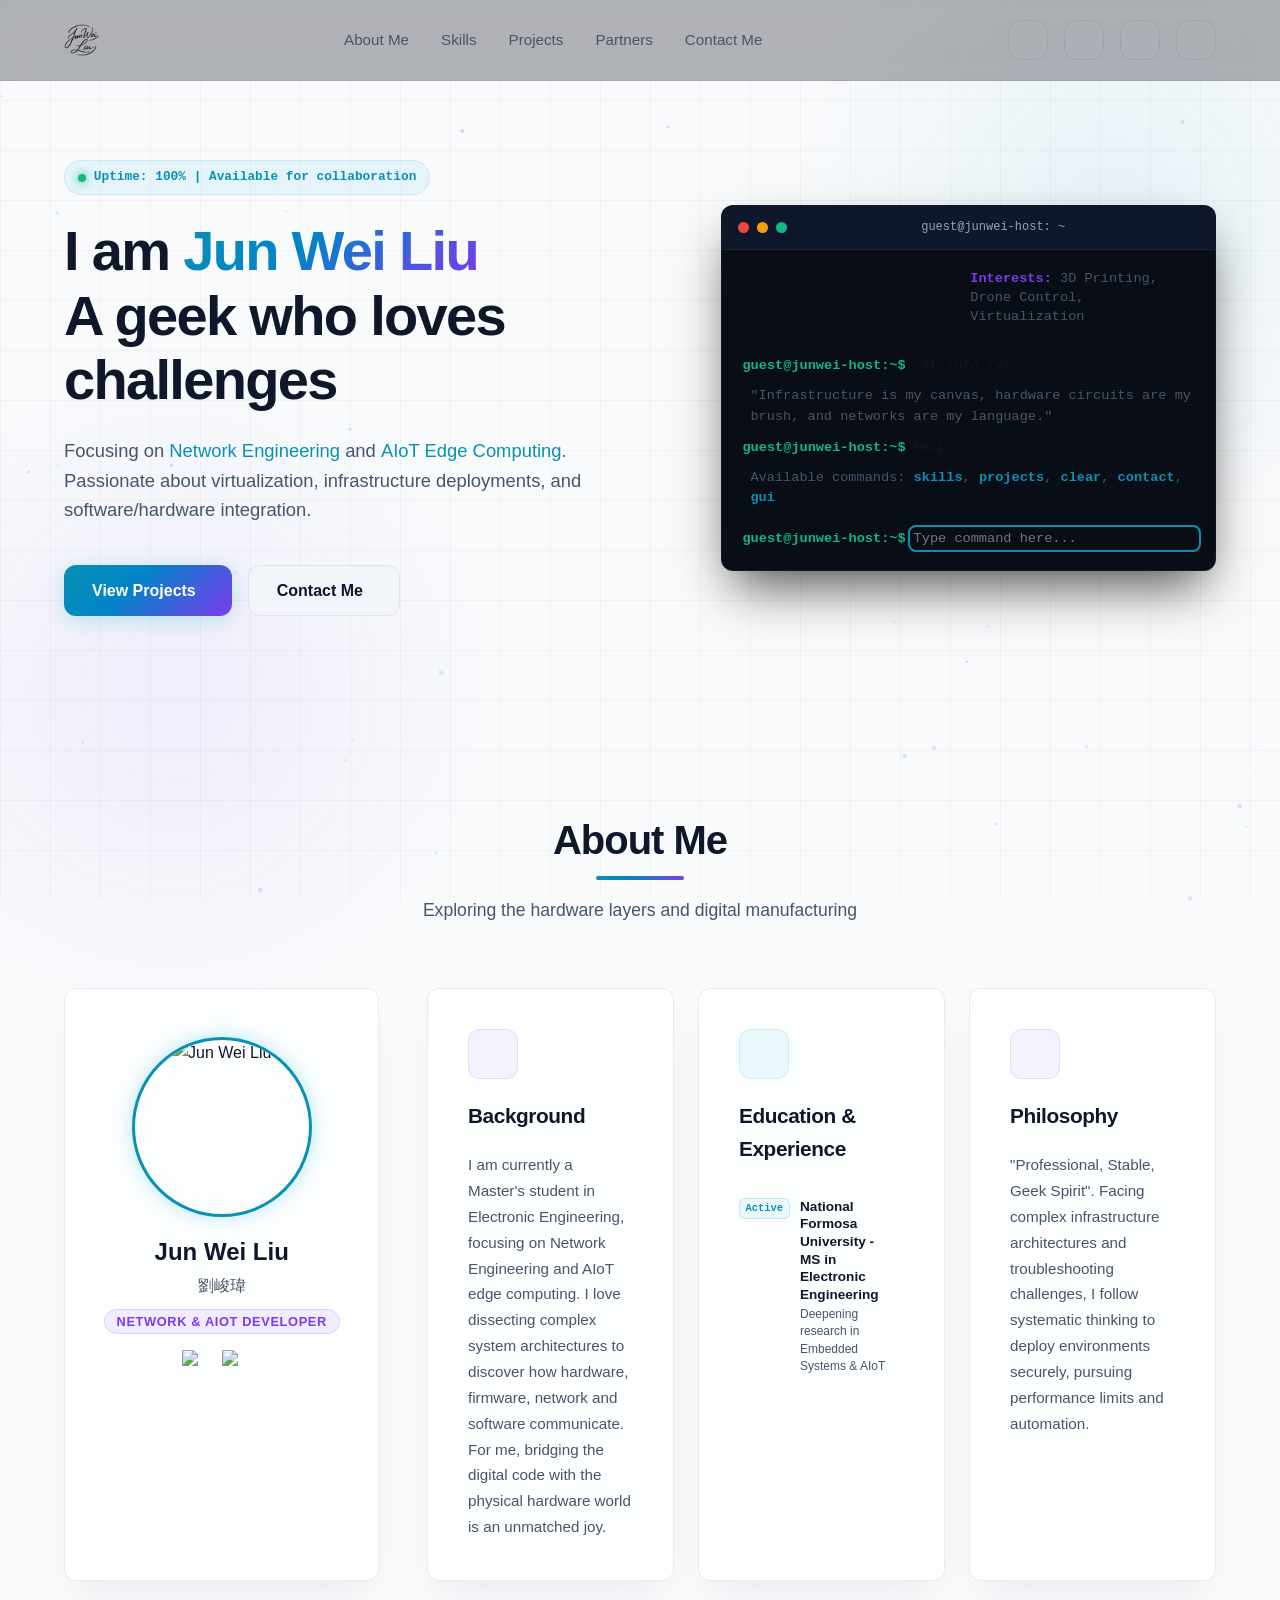
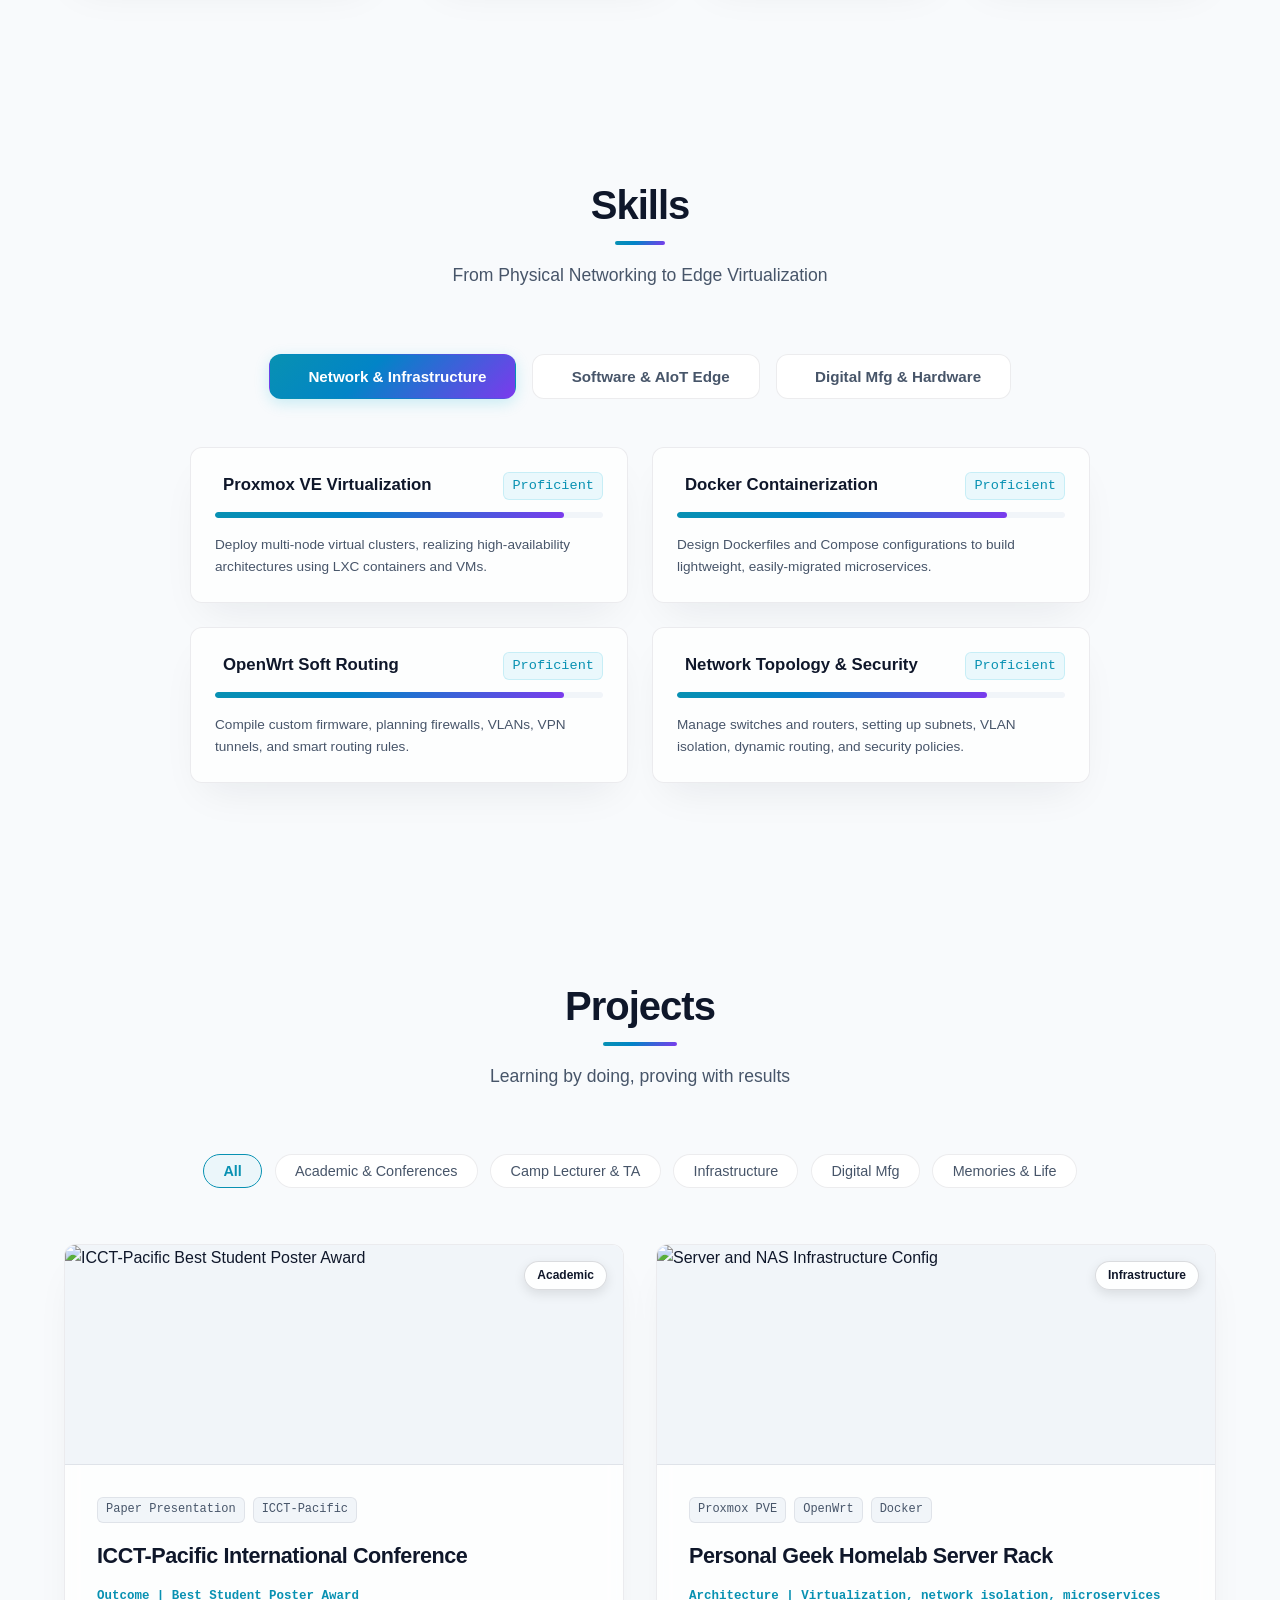
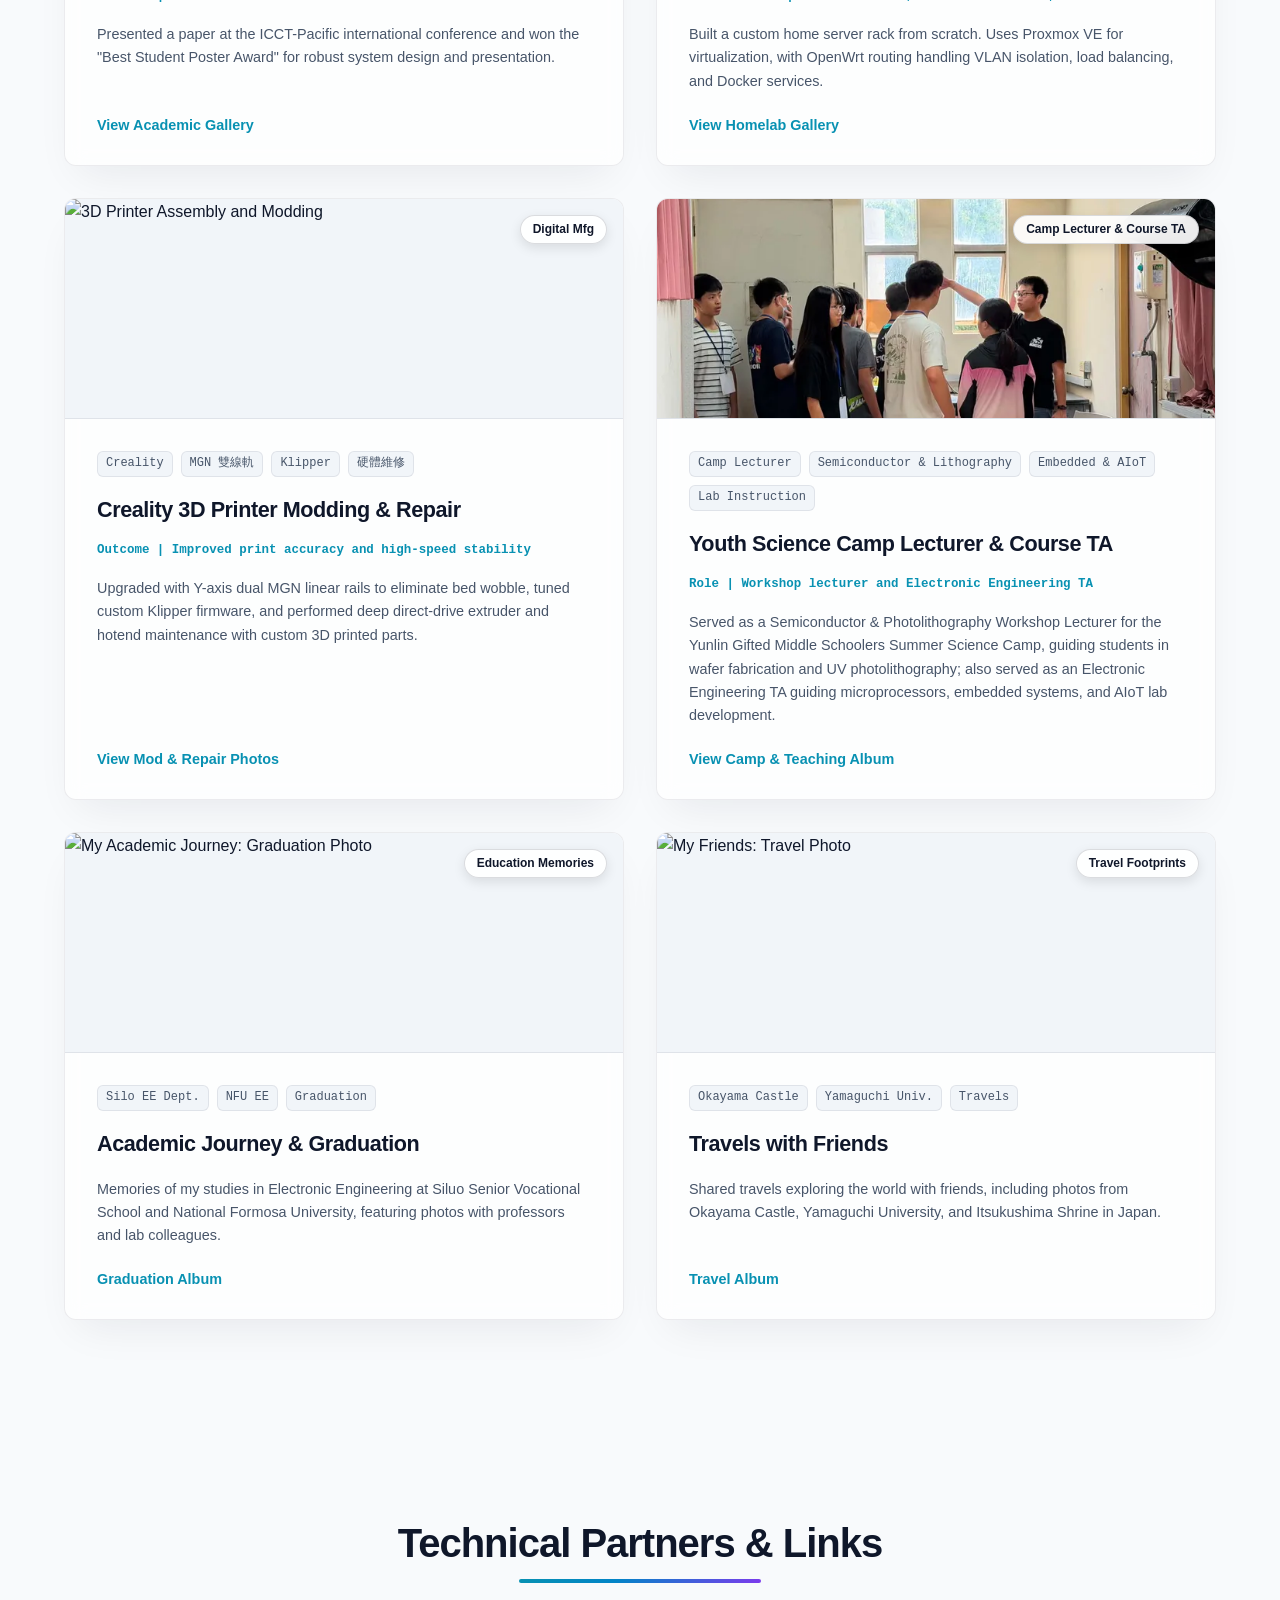
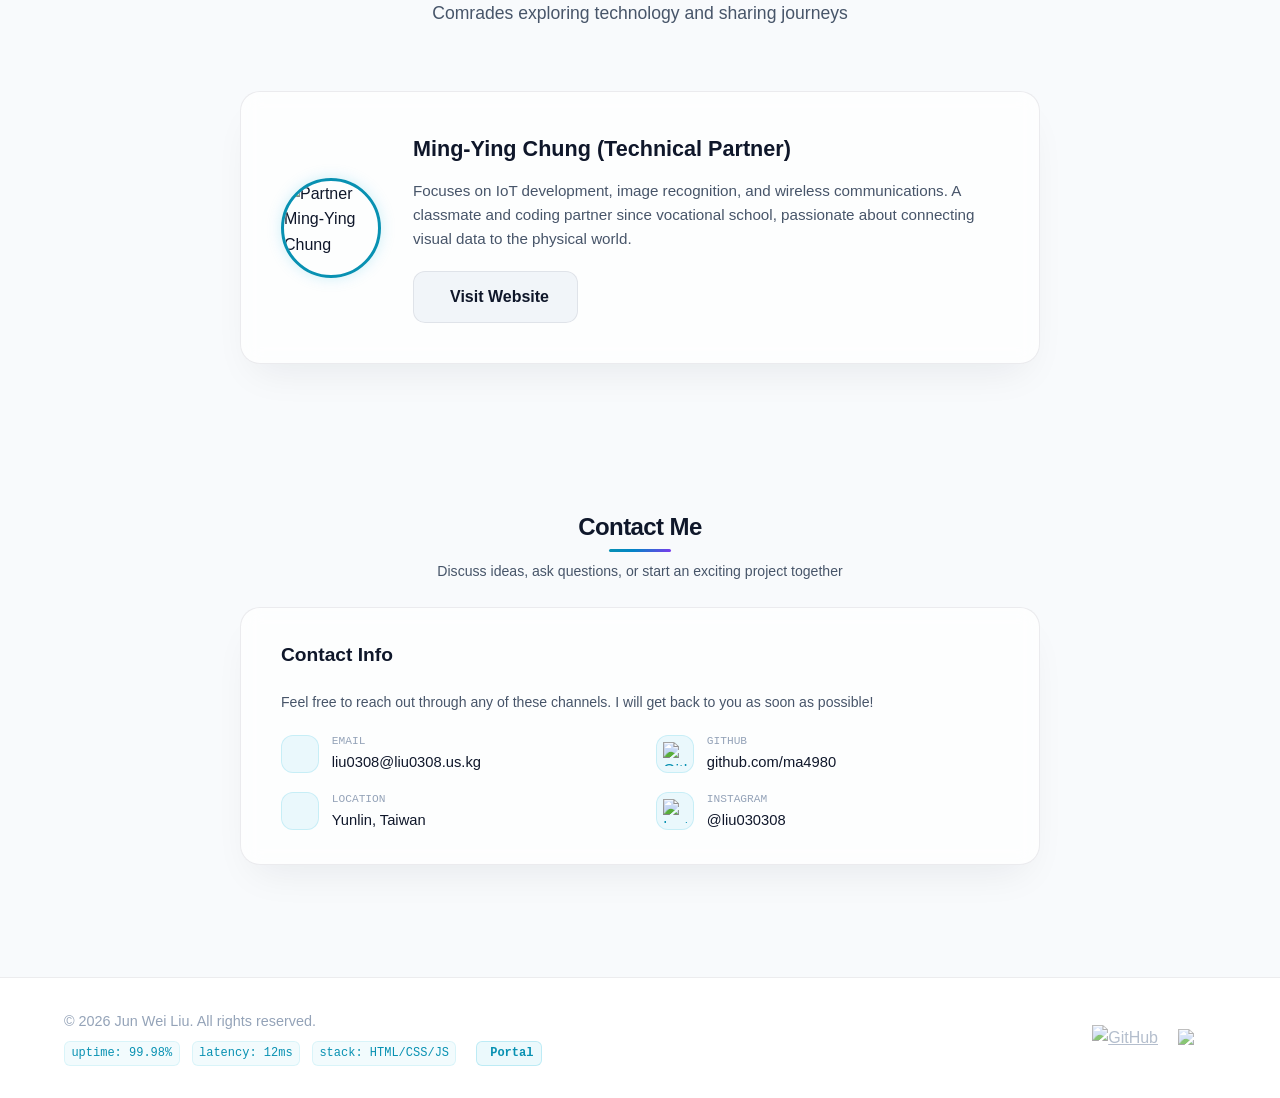
==== commit 48760a1a: "Optimize personal website performance and accessibility" ====
--- a/index.html
+++ b/index.html
@@ -5,7 +5,7 @@
     <meta charset="UTF-8">
     <meta name="viewport" content="width=device-width, initial-scale=1.0">
     <meta name="theme-color" content="#0b0f19" id="theme-color-meta">
-    <link rel="icon" href="assets/icon/logo.png" type="image/png">
+    <link rel="icon" href="assets/icon/pwa-192.png" type="image/png">
     <title data-i18n="page_title">劉峻瑋 | Jun Wei Liu</title>
     <meta name="description"
         content="網路工程師與 AIoT/邊緣運算開發者個人網站。專注於底層基礎設施（Proxmox、Docker、OpenWrt）、ROS 2 無人機控制與 3D 列印數位製造。">
@@ -24,8 +24,8 @@
         href="https://fonts.googleapis.com/css2?family=Outfit:wght@300;400;500;600;700;800&family=Fira+Code:wght@400;500;600&family=Noto+Sans+TC:wght@300;400;500;700&display=swap"
         rel="stylesheet">
 
-    <!-- Lucide Icons -->
-    <script src="https://unpkg.com/lucide@latest"></script>
+    <!-- Lucide Icons (version pinned for reproducible builds) -->
+    <script src="https://unpkg.com/lucide@0.468.0/dist/umd/lucide.min.js" defer></script>
 
     <!-- Main CSS -->
     <link rel="stylesheet" href="index.css">
@@ -35,7 +35,7 @@
     <meta name="apple-mobile-web-app-capable" content="yes">
     <meta name="apple-mobile-web-app-status-bar-style" content="black-translucent">
     <meta name="apple-mobile-web-app-title" content="Jun Wei Liu">
-    <link rel="apple-touch-icon" href="assets/icon/logo.png">
+    <link rel="apple-touch-icon" href="assets/icon/pwa-192.png">
 
     <!-- Security & Privacy Policies -->
     <meta name="referrer" content="strict-origin-when-cross-origin">
@@ -55,11 +55,11 @@
       "name": "劉峻瑋 (Jun Wei Liu)",
       "jobTitle": "Network & AIoT Engineer",
       "alumniOf": "國立虎尾科技大學 (National Formosa University)",
-      "url": "https://liu0308.us.kg",
+      "url": "https://xn--bfry6vtzs.tw/",
       "image": "assets/profile/profile-avatar.webp",
       "sameAs": [
-        "https://github.com/asaz1115",
-        "https://www.instagram.com/liu_03.08"
+        "https://github.com/ma4980",
+        "https://www.instagram.com/liu030308/"
       ]
     }
     </script>
@@ -76,11 +76,11 @@
     <header class="navbar" id="navbar">
         <div class="container navbar-container">
             <a href="#" class="nav-logo">
-                <img src="assets/icon/logo-white.webp" alt="Jun Wei Liu Logo" class="logo-img logo-dark-theme" width="140" height="42" decoding="async">
-                <img src="assets/icon/logo.webp" alt="Jun Wei Liu Logo" class="logo-img logo-light-theme" width="140" height="42" decoding="async">
+                <img src="assets/icon/logo-white-nav.webp" alt="Jun Wei Liu Logo" class="logo-img logo-dark-theme" width="96" height="96" decoding="async">
+                <img src="assets/icon/logo-nav.webp" alt="Jun Wei Liu Logo" class="logo-img logo-light-theme" width="96" height="89" decoding="async">
             </a>
 
-            <nav class="nav-menu" id="nav-menu">
+            <nav class="nav-menu" id="nav-menu" aria-label="主要導覽">
                 <ul>
                     <li><a href="#about" class="nav-link active" id="nav-link-about" data-i18n="nav_about">關於我</a></li>
                     <li><a href="#skills" class="nav-link" id="nav-link-skills" data-i18n="nav_skills">專業技能</a></li>
@@ -159,8 +159,9 @@
                     <i data-lucide="sun" class="sun-icon"></i>
                     <i data-lucide="moon" class="moon-icon"></i>
                 </button>
-                <button class="btn-menu-mobile" id="mobile-menu-toggle" data-i18n-aria-label="menu_toggle_aria"
-                    aria-label="打開選單">
+                <button class="btn-menu-mobile" id="mobile-menu-toggle" type="button"
+                    data-i18n-aria-label="menu_toggle_aria" aria-label="打開選單"
+                    aria-controls="nav-menu" aria-expanded="false">
                     <i data-lucide="menu"></i>
                 </button>
             </div>
@@ -285,7 +286,7 @@
                                     aria-label="GitHub"><img src="assets/icon/github.webp" alt="GitHub" width="20" height="20" loading="lazy" decoding="async"
                                         class="social-icon-img"></a>
                                 <a href="https://www.instagram.com/liu030308/" target="_blank" rel="noopener"
-                                    class="ig-hover-qr-container" aria-label="Instagram"><img src="assets/icon/instagram.png"
+                                    class="ig-hover-qr-container" aria-label="Instagram"><img src="assets/icon/instagram.webp"
                                         alt="Instagram" class="social-icon-img"><span class="ig-hover-qr"><img
                                             src="assets/icon/ig-qr.webp" alt="Instagram QR Code" width="140" height="205" loading="lazy" decoding="async"><span
                                             class="qr-tooltip-text" data-i18n="qr_tooltip">掃描追蹤 IG</span></span></a>
@@ -372,21 +373,21 @@
                 </div>
 
                 <div class="skills-tab-container reveal">
-                    <div class="skills-tabs">
-                        <button class="tab-btn active" data-tab="infra">
+                    <div class="skills-tabs" role="tablist" aria-label="技能分類">
+                        <button class="tab-btn active" type="button" role="tab" aria-selected="true" aria-controls="tab-infra" data-tab="infra">
                             <i data-lucide="server"></i> <span data-i18n="skills_tab_infra">網路與基礎設施</span>
                         </button>
-                        <button class="tab-btn" data-tab="aiot">
+                        <button class="tab-btn" type="button" role="tab" aria-selected="false" aria-controls="tab-aiot" data-tab="aiot">
                             <i data-lucide="cpu"></i> <span data-i18n="skills_tab_aiot">軟體與 AIoT 邊緣運算</span>
                         </button>
-                        <button class="tab-btn" data-tab="mfg">
+                        <button class="tab-btn" type="button" role="tab" aria-selected="false" aria-controls="tab-mfg" data-tab="mfg">
                             <i data-lucide="wrench"></i> <span data-i18n="skills_tab_mfg">數位製造與硬體</span>
                         </button>
                     </div>
 
                     <div class="skills-content">
                         <!-- Infrastructure skills tab -->
-                        <div class="tab-pane active" id="tab-infra">
+                        <div class="tab-pane active" id="tab-infra" role="tabpanel">
                             <div class="skills-grid">
                                 <div class="skill-item glassmorphism">
                                     <div class="skill-info">
@@ -439,7 +440,7 @@
                         </div>
 
                         <!-- AIoT skills tab -->
-                        <div class="tab-pane" id="tab-aiot">
+                        <div class="tab-pane" id="tab-aiot" role="tabpanel" hidden>
                             <div class="skills-grid">
                                 <div class="skill-item glassmorphism">
                                     <div class="skill-info">
@@ -493,7 +494,7 @@
                         </div>
 
                         <!-- Manufacturing skills tab -->
-                        <div class="tab-pane" id="tab-mfg">
+                        <div class="tab-pane" id="tab-mfg" role="tabpanel" hidden>
                             <div class="skills-grid">
                                 <div class="skill-item glassmorphism">
                                     <div class="skill-info">
@@ -545,13 +546,13 @@
                     <p class="section-tagline" data-i18n="projects_tagline">從實作中累積，以成果來證明</p>
                 </div>
 
-                <div class="portfolio-filters reveal">
-                    <button class="filter-btn active" data-filter="all" data-i18n="filter_all">全部</button>
-                    <button class="filter-btn" data-filter="academic" data-i18n="filter_academic">學術與研討會</button>
-                    <button class="filter-btn" data-filter="ta" data-i18n="filter_ta">營隊講師 & 助教</button>
-                    <button class="filter-btn" data-filter="infra" data-i18n="filter_infra">基礎設施</button>
-                    <button class="filter-btn" data-filter="mfg" data-i18n="filter_mfg">數位製造</button>
-                    <button class="filter-btn" data-filter="memories" data-i18n="filter_memories">過往與生活</button>
+                <div class="portfolio-filters reveal" role="group" aria-label="作品篩選">
+                    <button class="filter-btn active" type="button" aria-pressed="true" data-filter="all" data-i18n="filter_all">全部</button>
+                    <button class="filter-btn" type="button" aria-pressed="false" data-filter="academic" data-i18n="filter_academic">學術與研討會</button>
+                    <button class="filter-btn" type="button" aria-pressed="false" data-filter="ta" data-i18n="filter_ta">營隊講師 & 助教</button>
+                    <button class="filter-btn" type="button" aria-pressed="false" data-filter="infra" data-i18n="filter_infra">基礎設施</button>
+                    <button class="filter-btn" type="button" aria-pressed="false" data-filter="mfg" data-i18n="filter_mfg">數位製造</button>
+                    <button class="filter-btn" type="button" aria-pressed="false" data-filter="memories" data-i18n="filter_memories">過往與生活</button>
                 </div>
 
                 <div class="portfolio-grid" id="portfolio-grid">
@@ -567,13 +568,14 @@
                                 <span class="tech-tag">ICCT-Pacific</span>
                             </span>
                             <h3 class="project-title" data-i18n="proj_acad_title">ICCT-Pacific 國際學術會議</h3>
+                            <p class="project-highlight" data-i18n="proj_acad_highlight">成果｜最佳學生海報獎</p>
                             <p class="project-desc" data-i18n="proj_acad_desc">
                                 於 ICCT-Pacific 國際學術研討會上發表學術論文，並憑藉扎實的系統架構與精美的海報設計展示，獲頒「最佳學生海報獎 (Best Student Poster
                                 Award)」。
                             </p>
-                            <a href="#" class="btn-project-link">
-                                <span data-i18n="proj_acad_link">詳細論文資訊</span> <i data-lucide="external-link"></i>
-                            </a>
+                            <button type="button" class="btn-project-link">
+                                <span data-i18n="proj_acad_link">查看學術成果相簿</span> <i data-lucide="image"></i>
+                            </button>
                         </div>
                     </article>
 
@@ -591,12 +593,13 @@
                                 <span class="tech-tag">Docker</span>
                             </span>
                             <h3 class="project-title" data-i18n="proj_infra_title">個人極客 Homelab 機櫃佈置</h3>
+                            <p class="project-highlight" data-i18n="proj_infra_highlight">架構｜虛擬化、網路隔離與微服務</p>
                             <p class="project-desc" data-i18n="proj_infra_desc">
                                 從零建構個人機櫃，採用 Proxmox VE 進行多虛擬機器管理。上層透過 OpenWrt 作為軟路由核心提供 VLAN 隔離、負載均衡與 Docker 微服務部署。
                             </p>
-                            <a href="#" class="btn-project-link">
-                                <span data-i18n="proj_infra_link">機櫃拓撲與配置</span> <i data-lucide="external-link"></i>
-                            </a>
+                            <button type="button" class="btn-project-link">
+                                <span data-i18n="proj_infra_link">查看機櫃成果相簿</span> <i data-lucide="image"></i>
+                            </button>
                         </div>
                     </article>
 
@@ -614,12 +617,13 @@
                                 <span class="tech-tag">硬體維修</span>
                             </span>
                             <h3 class="project-title" data-i18n="proj_mfg_title">Creality 3D 列印機改裝與維修</h3>
+                            <p class="project-highlight" data-i18n="proj_mfg_highlight">成果｜提升列印精度與高速穩定性</p>
                             <p class="project-desc" data-i18n="proj_mfg_desc">
                                 升級 Y 軸 MGN 雙線性導軌消除底板晃動，重寫 Klipper 控制韌體，並針對近端擠出機與噴頭進行深度拆解維修與自製 3D 列印結構件，顯著提升列印精度與高速穩定性。
                             </p>
-                            <a href="#" class="btn-project-link">
+                            <button type="button" class="btn-project-link">
                                 <span data-i18n="proj_mfg_link">查看維修與改裝相片</span> <i data-lucide="image"></i>
-                            </a>
+                            </button>
                         </div>
                     </article>
 
@@ -639,12 +643,13 @@
                                 <span class="tech-tag" data-i18n="tag_lab_instruction">實驗室指導</span>
                             </span>
                             <h3 class="project-title" data-i18n="proj_ta_title">科技營隊研習講師 & 課程助教</h3>
+                            <p class="project-highlight" data-i18n="proj_ta_highlight">角色｜研習講師與電子工程課程助教</p>
                             <p class="project-desc" data-i18n="proj_ta_desc">
                                 擔任雲林縣國中資優生暑期探索體驗營「半導體與光微影實作」研習講師，帶領學員於實驗室進行晶圓製程與光微影技術探索；並長期擔任大學電子系專業課程助教，指導微處理器、嵌入式系統與 AIoT 電子電路除錯。
                             </p>
-                            <a href="#" class="btn-project-link">
+                            <button type="button" class="btn-project-link">
                                 <span data-i18n="proj_ta_link">瀏覽營隊與教學花絮相簿</span> <i data-lucide="image"></i>
-                            </a>
+                            </button>
                         </div>
                     </article>
 
@@ -666,9 +671,9 @@
                             <p class="project-desc" data-i18n="proj_grad_desc">
                                 記錄我在雲林西螺農工電子科與國立虎尾科技大學電子工程系的學習歲月，收錄了與老師、實驗室學長及同儕們珍貴的學士服合影。
                             </p>
-                            <a href="#" class="btn-project-link">
-                                <span data-i18n="proj_grad_link">瀏覽學士服相簿</span> <i data-lucide="external-link"></i>
-                            </a>
+                            <button type="button" class="btn-project-link">
+                                <span data-i18n="proj_grad_link">瀏覽學士服相簿</span> <i data-lucide="image"></i>
+                            </button>
                         </div>
                     </article>
 
@@ -689,9 +694,9 @@
                             <p class="project-desc" data-i18n="proj_travel_desc">
                                 分享與朋友們共同探索世界的精彩旅程，收錄了在岡山城、日本山口大學及嚴島神社的海上帝居等旅行紀念合照。
                             </p>
-                            <a href="#" class="btn-project-link">
-                                <span data-i18n="proj_travel_link">瀏覽旅行相簿</span> <i data-lucide="external-link"></i>
-                            </a>
+                            <button type="button" class="btn-project-link">
+                                <span data-i18n="proj_travel_link">瀏覽旅行相簿</span> <i data-lucide="image"></i>
+                            </button>
                         </div>
                     </article>
                 </div>
@@ -820,7 +825,8 @@
     </footer>
 
     <!-- Lightbox Modal -->
-    <div id="lightbox" class="lightbox hide">
+    <div id="lightbox" class="lightbox hide" role="dialog" aria-modal="true"
+        aria-hidden="true" aria-labelledby="lightbox-caption">
         <button class="lightbox-close" id="lightbox-close" aria-label="關閉" data-i18n-aria-label="lightbox_close"><i
                 data-lucide="x"></i></button>
         <button class="lightbox-nav prev" id="lightbox-prev" aria-label="上一張" data-i18n-aria-label="lightbox_prev"><i
@@ -839,7 +845,7 @@
     </button>
 
     <!-- Main JavaScript -->
-    <script src="script.js"></script>
+    <script src="script.js" defer></script>
 </body>
 
-</html>+</html>
--- a/index.css
+++ b/index.css
@@ -0,0 +1,2635 @@
+/* CSS Design System for Jun Wei Liu's Geek Portfolio */
+
+:root {
+    /* Fonts */
+    --font-sans: 'Outfit', 'Noto Sans TC', sans-serif;
+    --font-mono: 'Fira Code', monospace;
+
+    /* Transition */
+    --transition-fast: 0.2s ease;
+    --transition-normal: 0.3s ease;
+    --transition-slow: 0.5s ease;
+
+    /* Theme Tokens (Dark Mode Default) */
+    --bg-primary: #080c14;
+    --bg-secondary: #0f172a;
+    --bg-accent: #1e293b;
+    --text-primary: #f8fafc;
+    --text-secondary: #94a3b8;
+    --text-muted: #64748b;
+    
+    --accent-cyan: #06b6d4;
+    --accent-purple: #8b5cf6;
+    --accent-gradient: linear-gradient(135deg, #00f2fe 0%, #4facfe 35%, #8b5cf6 100%);
+    --accent-gradient-hover: linear-gradient(135deg, #00c6ff 0%, #0072ff 100%);
+    
+    --border-color: rgba(255, 255, 255, 0.06);
+    --border-glow: rgba(6, 182, 212, 0.2);
+    --card-shadow: 0 20px 40px -15px rgba(0, 0, 0, 0.7);
+    --glow-color: rgba(6, 182, 212, 0.15);
+    
+    --glass-bg: rgba(15, 23, 42, 0.65);
+    --glass-border: rgba(255, 255, 255, 0.08);
+    --glass-blur: 10px;
+
+    /* Border radius */
+    --radius-sm: 6px;
+    --radius-md: 12px;
+    --radius-lg: 20px;
+    --radius-full: 9999px;
+}
+
+/* Light Mode Override */
+[data-theme="light"] {
+    --bg-primary: #f8fafc;
+    --bg-secondary: #ffffff;
+    --bg-accent: #f1f5f9;
+    --text-primary: #0f172a;
+    --text-secondary: #475569;
+    --text-muted: #94a3b8;
+    
+    --accent-cyan: #0891b2;
+    --accent-purple: #7c3aed;
+    --accent-gradient: linear-gradient(135deg, #0891b2 0%, #0284c7 40%, #7c3aed 100%);
+    --accent-gradient-hover: linear-gradient(135deg, #0e7490 0%, #0369a1 100%);
+    
+    --border-color: rgba(15, 23, 42, 0.08);
+    --border-glow: rgba(8, 145, 178, 0.2);
+    --card-shadow: 0 20px 40px -15px rgba(15, 23, 42, 0.08);
+    --glow-color: rgba(8, 145, 178, 0.05);
+    
+    --glass-bg: rgba(255, 255, 255, 0.75);
+    --glass-border: rgba(15, 23, 42, 0.08);
+    --glass-blur: 10px;
+}
+
+/* Reset & Base Styles */
+* {
+    margin: 0;
+    padding: 0;
+    box-sizing: border-box;
+}
+
+img {
+    -webkit-user-drag: none;
+    -khtml-user-drag: none;
+    -moz-user-drag: none;
+    -o-user-drag: none;
+    user-select: none;
+}
+
+html {
+    scroll-behavior: smooth;
+    font-size: 16px;
+    scroll-padding-top: 85px; /* Offset for desktop fixed navbar */
+}
+
+body {
+    background-color: var(--bg-primary);
+    color: var(--text-primary);
+    font-family: var(--font-sans);
+    line-height: 1.6;
+    overflow-x: hidden;
+    transition: background-color var(--transition-normal), color var(--transition-normal);
+    position: relative;
+    min-height: 100vh;
+    user-select: none;
+    -webkit-user-select: none;
+    -moz-user-select: none;
+    -ms-user-select: none;
+}
+
+input, textarea, [contenteditable="true"] {
+    user-select: text;
+    -webkit-user-select: text;
+}
+
+/* Custom scrollbars to match the geek/premium aesthetics */
+/* Firefox */
+* {
+    scrollbar-width: thin;
+    scrollbar-color: var(--border-glow) var(--bg-primary);
+}
+
+/* WebKit (Chrome, Safari, Edge) */
+::-webkit-scrollbar {
+    width: 10px;
+    height: 10px;
+}
+
+::-webkit-scrollbar-track {
+    background: var(--bg-primary);
+    transition: background-color var(--transition-normal);
+}
+
+::-webkit-scrollbar-thumb {
+    background: var(--border-glow);
+    border-radius: var(--radius-full);
+    border: 3px solid var(--bg-primary);
+    transition: background-color var(--transition-normal);
+}
+
+::-webkit-scrollbar-thumb:hover {
+    background: var(--accent-cyan);
+}
+
+/* Terminal body scrollbar specifically for cleaner terminal look */
+.terminal-body::-webkit-scrollbar {
+    width: 6px;
+    height: 6px;
+}
+
+.terminal-body::-webkit-scrollbar-track {
+    background: #090d16;
+}
+
+.terminal-body::-webkit-scrollbar-thumb {
+    background: rgba(255, 255, 255, 0.15);
+    border-radius: var(--radius-full);
+    border: none;
+}
+
+.terminal-body::-webkit-scrollbar-thumb:hover {
+    background: var(--accent-cyan);
+}
+
+/* Mobile menu scrollbar */
+.nav-menu::-webkit-scrollbar {
+    width: 5px;
+}
+
+.nav-menu::-webkit-scrollbar-track {
+    background: transparent;
+}
+
+.nav-menu::-webkit-scrollbar-thumb {
+    background: var(--border-glow);
+    border-radius: var(--radius-full);
+}
+
+/* Grid & Mesh Overlay Backgrounds */
+.bg-grid-overlay {
+    position: fixed;
+    top: 0;
+    left: 0;
+    width: 100%;
+    height: 100%;
+    background-image: 
+        linear-gradient(var(--border-color) 1px, transparent 1px),
+        linear-gradient(90deg, var(--border-color) 1px, transparent 1px);
+    background-size: 50px 50px;
+    z-index: -3;
+    pointer-events: none;
+    opacity: 0.4;
+}
+
+.bg-mesh {
+    position: fixed;
+    border-radius: 50%;
+    filter: blur(60px);
+    z-index: -2;
+    pointer-events: none;
+    opacity: 0.15;
+    transition: opacity var(--transition-normal);
+    will-change: transform;
+    transform: translateZ(0);
+    contain: strict;
+}
+
+.bg-mesh-1 {
+    top: -10%;
+    right: -10%;
+    width: 600px;
+    height: 600px;
+    background: radial-gradient(circle, var(--accent-cyan) 0%, transparent 70%);
+    animation: float-mesh-1 25s infinite ease-in-out;
+}
+
+.bg-mesh-2 {
+    bottom: -10%;
+    left: -10%;
+    width: 600px;
+    height: 600px;
+    background: radial-gradient(circle, var(--accent-purple) 0%, transparent 70%);
+    animation: float-mesh-2 30s infinite ease-in-out;
+}
+
+[data-theme="light"] .bg-mesh {
+    opacity: 0.08;
+}
+
+/* Background Particle Network Canvas */
+#bg-particles {
+    position: fixed;
+    top: 0;
+    left: 0;
+    width: 100%;
+    height: 100%;
+    z-index: -2;
+    pointer-events: none;
+    opacity: 0.8;
+    transition: opacity var(--transition-normal);
+    will-change: transform;
+    transform: translateZ(0);
+}
+
+[data-theme="light"] #bg-particles {
+    opacity: 0.35;
+}
+
+@keyframes float-mesh-1 {
+    0% {
+        transform: translate(0, 0) scale(1) rotate(0deg);
+    }
+    33% {
+        transform: translate(-10%, 15%) scale(1.1) rotate(120deg);
+    }
+    66% {
+        transform: translate(5%, -5%) scale(0.95) rotate(240deg);
+    }
+    100% {
+        transform: translate(0, 0) scale(1) rotate(360deg);
+    }
+}
+
+@keyframes float-mesh-2 {
+    0% {
+        transform: translate(0, 0) scale(1) rotate(0deg);
+    }
+    50% {
+        transform: translate(15%, -10%) scale(1.15) rotate(-180deg);
+    }
+    100% {
+        transform: translate(0, 0) scale(1) rotate(-360deg);
+    }
+}
+
+/* Utility Containers */
+.container {
+    width: 100%;
+    max-width: 1200px;
+    margin: 0 auto;
+    padding: 0 1.5rem;
+}
+
+/* Typography Utilities */
+.gradient-text {
+    background: var(--accent-gradient);
+    -webkit-background-clip: text;
+    -webkit-text-fill-color: transparent;
+    background-clip: text;
+}
+
+.highlight {
+    color: var(--accent-cyan);
+    font-weight: 500;
+}
+
+.section-header {
+    text-align: center;
+    margin-bottom: 4rem;
+}
+
+.section-title {
+    font-size: 2.5rem;
+    font-weight: 800;
+    margin-bottom: 0.5rem;
+    letter-spacing: -0.025em;
+    position: relative;
+    display: inline-block;
+}
+
+.section-title::after {
+    content: '';
+    position: absolute;
+    bottom: -8px;
+    left: 25%;
+    width: 50%;
+    height: 4px;
+    background: var(--accent-gradient);
+    border-radius: var(--radius-full);
+}
+
+.section-tagline {
+    font-size: 1.1rem;
+    color: var(--text-secondary);
+    margin-top: 1rem;
+}
+
+/* Buttons */
+.btn {
+    display: inline-flex;
+    align-items: center;
+    justify-content: center;
+    gap: 0.5rem;
+    padding: 0.75rem 1.75rem;
+    border-radius: var(--radius-md);
+    font-size: 1rem;
+    font-weight: 600;
+    text-decoration: none;
+    cursor: pointer;
+    transition: all var(--transition-normal);
+}
+
+.btn-primary {
+    background: var(--accent-gradient);
+    color: #ffffff;
+    border: none;
+    box-shadow: 0 4px 20px rgba(6, 182, 212, 0.25);
+}
+
+.btn-primary:hover {
+    transform: translateY(-2px);
+    box-shadow: 0 6px 24px rgba(6, 182, 212, 0.4);
+    background: var(--accent-gradient-hover);
+}
+
+.btn-secondary {
+    background: var(--bg-accent);
+    color: var(--text-primary);
+    border: 1px solid var(--border-color);
+}
+
+.btn-secondary:hover {
+    transform: translateY(-2px);
+    background: var(--bg-secondary);
+    border-color: var(--accent-cyan);
+}
+
+/* Glassmorphism utility card */
+.glassmorphism {
+    background: var(--glass-bg);
+    border: 1px solid var(--glass-border);
+    backdrop-filter: blur(var(--glass-blur));
+    -webkit-backdrop-filter: blur(var(--glass-blur));
+    border-radius: var(--radius-md);
+    box-shadow: var(--card-shadow);
+    transition: transform var(--transition-normal), border-color var(--transition-normal), box-shadow var(--transition-normal);
+    transform: translateZ(0);
+}
+
+.glassmorphism:hover {
+    border-color: var(--border-glow);
+    box-shadow: 0 20px 40px -15px var(--glow-color);
+}
+
+/* Navigation Bar */
+.navbar {
+    position: fixed;
+    top: 0;
+    left: 0;
+    width: 100%;
+    z-index: 100;
+    background: rgba(8, 12, 20, 0.3);
+    backdrop-filter: blur(10px);
+    -webkit-backdrop-filter: blur(10px);
+    border-bottom: 1px solid var(--border-color);
+    transition: background var(--transition-normal), padding var(--transition-normal);
+    padding: 1.25rem 0;
+    transform: translateZ(0);
+    will-change: transform;
+}
+
+.navbar.scrolled {
+    padding: 0.75rem 0;
+    background: var(--glass-bg);
+    border-bottom: 1px solid var(--glass-border);
+}
+
+.navbar-container {
+    display: flex;
+    justify-content: space-between;
+    align-items: center;
+}
+
+.nav-logo {
+    font-size: 1.5rem;
+    font-weight: 800;
+    color: var(--text-primary);
+    text-decoration: none;
+    display: flex;
+    align-items: center;
+    gap: 0.2rem;
+    font-family: var(--font-mono);
+}
+
+.logo-tag {
+    color: var(--accent-cyan);
+    font-weight: 600;
+}
+
+.logo-name {
+    letter-spacing: -0.05em;
+}
+
+.nav-menu ul {
+    display: flex;
+    list-style: none;
+    gap: 2rem;
+}
+
+.nav-link {
+    color: var(--text-secondary);
+    text-decoration: none;
+    font-size: 0.95rem;
+    font-weight: 500;
+    transition: color var(--transition-fast);
+    position: relative;
+    padding: 0.25rem 0;
+}
+
+.nav-link:hover, .nav-link.active {
+    color: var(--text-primary);
+}
+
+.nav-link::after {
+    content: '';
+    position: absolute;
+    bottom: 0;
+    left: 0;
+    width: 0;
+    height: 2px;
+    background: var(--accent-gradient);
+    transition: width var(--transition-normal);
+    border-radius: var(--radius-full);
+}
+
+.nav-link.active::after, .nav-link:hover::after {
+    width: 100%;
+}
+
+.nav-actions {
+    display: flex;
+    align-items: center;
+    gap: 1rem;
+}
+
+.nav-menu-actions {
+    display: none;
+}
+
+.btn-theme-toggle {
+    background: none;
+    border: 1px solid var(--border-color);
+    color: var(--text-primary);
+    width: 40px;
+    height: 40px;
+    border-radius: var(--radius-md);
+    cursor: pointer;
+    display: flex;
+    align-items: center;
+    justify-content: center;
+    transition: all var(--transition-fast);
+}
+
+.btn-theme-toggle:hover {
+    border-color: var(--accent-cyan);
+    color: var(--accent-cyan);
+    transform: scale(1.05);
+}
+
+.btn-game-toggle {
+    background: none;
+    border: 1px solid var(--border-color);
+    color: var(--text-primary);
+    width: 40px;
+    height: 40px;
+    border-radius: var(--radius-md);
+    cursor: pointer;
+    display: flex;
+    align-items: center;
+    justify-content: center;
+    transition: all var(--transition-fast);
+    text-decoration: none;
+}
+
+.btn-game-toggle:hover {
+    border-color: var(--accent-cyan);
+    color: var(--accent-cyan);
+    transform: scale(1.05);
+}
+
+.btn-perf-toggle {
+    background: none;
+    border: 1px solid var(--border-color);
+    color: var(--text-primary);
+    width: 40px;
+    height: 40px;
+    border-radius: var(--radius-md);
+    cursor: pointer;
+    display: flex;
+    align-items: center;
+    justify-content: center;
+    transition: all var(--transition-fast);
+}
+
+.btn-perf-toggle:hover {
+    border-color: var(--accent-cyan);
+    color: var(--accent-cyan);
+    transform: scale(1.05);
+}
+
+.btn-perf-toggle.eco-mode {
+    color: #10b981;
+    border-color: rgba(16, 185, 129, 0.4);
+    background: rgba(16, 185, 129, 0.08);
+}
+
+.btn-perf-toggle.eco-mode:hover {
+    color: #34d399;
+    border-color: #10b981;
+}
+
+.sun-icon {
+    display: none;
+}
+
+[data-theme="light"] .sun-icon {
+    display: block;
+}
+
+[data-theme="light"] .moon-icon {
+    display: none;
+}
+
+.btn-menu-mobile {
+    display: none;
+    background: none;
+    border: 1px solid var(--border-color);
+    color: var(--text-primary);
+    width: 40px;
+    height: 40px;
+    border-radius: var(--radius-md);
+    cursor: pointer;
+    align-items: center;
+    justify-content: center;
+}
+
+/* Hero Section */
+.hero-section {
+    padding-top: 10rem;
+    padding-bottom: 6rem;
+    position: relative;
+}
+
+.hero-container {
+    display: grid;
+    grid-template-columns: 1.2fr 1fr;
+    gap: 4rem;
+    align-items: center;
+}
+
+.badge {
+    display: inline-flex;
+    align-items: center;
+    gap: 0.5rem;
+    padding: 0.4rem 0.8rem;
+    border-radius: var(--radius-full);
+    background: rgba(6, 182, 212, 0.08);
+    border: 1px solid rgba(6, 182, 212, 0.15);
+    margin-bottom: 1.5rem;
+}
+
+.badge-dot {
+    width: 8px;
+    height: 8px;
+    border-radius: 50%;
+    background-color: #10b981;
+    box-shadow: 0 0 10px #10b981;
+    animation: pulse 2s infinite;
+}
+
+@keyframes pulse {
+    0% { transform: scale(0.95); box-shadow: 0 0 0 0 rgba(16, 185, 129, 0.7); }
+    70% { transform: scale(1); box-shadow: 0 0 0 6px rgba(16, 185, 129, 0); }
+    100% { transform: scale(0.95); box-shadow: 0 0 0 0 rgba(16, 185, 129, 0); }
+}
+
+.badge-text {
+    font-size: 0.8rem;
+    font-weight: 600;
+    color: var(--accent-cyan);
+    font-family: var(--font-mono);
+}
+
+.hero-title {
+    font-size: 3.5rem;
+    font-weight: 800;
+    line-height: 1.15;
+    letter-spacing: -0.03em;
+    margin-bottom: 1.5rem;
+}
+
+.hero-subtitle {
+    font-size: 1.15rem;
+    color: var(--text-secondary);
+    margin-bottom: 2.5rem;
+    max-width: 580px;
+}
+
+.hero-actions {
+    display: flex;
+    gap: 1rem;
+}
+
+/* Geek Terminal Simulator */
+.terminal-wrapper {
+    width: 100%;
+    background: #090d16;
+    border: 1px solid rgba(255, 255, 255, 0.05);
+    box-shadow: 0 25px 50px -12px rgba(0, 0, 0, 0.7);
+    border-radius: var(--radius-md);
+    overflow: hidden;
+    font-family: var(--font-mono);
+    font-size: 0.85rem;
+    color: #e2e8f0;
+    transition: transform var(--transition-normal), border-color var(--transition-normal);
+}
+
+.terminal-wrapper:hover {
+    transform: translateY(-2px);
+    border-color: rgba(6, 182, 212, 0.3);
+}
+
+.terminal-header {
+    background: #0f172a;
+    padding: 0.75rem 1rem;
+    display: flex;
+    align-items: center;
+    justify-content: space-between;
+    border-bottom: 1px solid rgba(255, 255, 255, 0.05);
+}
+
+.terminal-buttons {
+    display: flex;
+    gap: 0.5rem;
+}
+
+.terminal-buttons .dot {
+    width: 11px;
+    height: 11px;
+    border-radius: 50%;
+}
+
+.terminal-buttons .red { background-color: #ef4444; }
+.terminal-buttons .yellow { background-color: #f59e0b; }
+.terminal-buttons .green { background-color: #10b981; }
+
+.terminal-title {
+    color: var(--text-muted);
+    font-size: 0.75rem;
+}
+
+.terminal-icon {
+    color: var(--text-muted);
+    display: flex;
+    align-items: center;
+}
+
+.terminal-body {
+    padding: 1.25rem;
+    height: 320px;
+    overflow-y: auto;
+    display: flex;
+    flex-direction: column;
+    gap: 0.6rem;
+    scroll-behavior: smooth;
+}
+
+.terminal-line {
+    display: flex;
+    gap: 0.5rem;
+}
+
+.term-prompt {
+    color: #10b981;
+    font-weight: 600;
+}
+
+.term-command {
+    color: var(--text-primary);
+}
+
+.cmd-highlight {
+    color: var(--accent-cyan);
+    font-weight: 600;
+}
+
+.terminal-output {
+    color: var(--text-secondary);
+    padding-left: 0.5rem;
+    white-space: pre-wrap;
+    line-height: 1.5;
+}
+
+.neofetch-output {
+    display: flex;
+    gap: 1.5rem;
+    align-items: flex-start;
+}
+
+.neofetch-logo {
+    color: var(--accent-cyan);
+    font-weight: bold;
+    white-space: pre;
+    line-height: 1.2;
+}
+
+.neofetch-info {
+    line-height: 1.4;
+}
+
+.nf-label {
+    color: var(--accent-purple);
+    font-weight: 600;
+}
+
+.terminal-history {
+    display: flex;
+    flex-direction: column;
+    gap: 0.5rem;
+}
+
+.terminal-input-line {
+    display: flex;
+    align-items: center;
+    gap: 0.5rem;
+}
+
+.terminal-input-line input {
+    background: none;
+    border: none;
+    outline: none;
+    color: var(--text-primary);
+    font-family: var(--font-mono);
+    font-size: 0.85rem;
+    flex: 1;
+}
+
+/* About Section */
+.about-section {
+    padding: 6rem 0;
+}
+
+.about-wrapper {
+    display: grid;
+    grid-template-columns: 0.8fr 2fr;
+    gap: 3rem;
+    align-items: stretch;
+}
+
+.about-profile-photo-card {
+    padding: 3rem 2rem 2.5rem 2rem;
+    display: flex;
+    flex-direction: column;
+    align-items: center;
+    justify-content: flex-start;
+    text-align: center;
+    gap: 1rem;
+}
+
+.about-profile-img-container {
+    width: 180px;
+    height: 180px;
+    border-radius: 50%;
+    overflow: hidden;
+    border: 3px solid var(--accent-cyan);
+    box-shadow: 0 0 20px rgba(6, 182, 212, 0.3);
+}
+
+.about-profile-img {
+    width: 100%;
+    height: 100%;
+    object-fit: cover;
+    transition: transform var(--transition-normal);
+}
+
+.about-profile-photo-card:hover .about-profile-img {
+    transform: scale(1.05);
+}
+
+.about-profile-info .profile-name {
+    font-size: 1.5rem;
+    font-weight: 800;
+    margin-bottom: 0.2rem;
+}
+
+.about-profile-info .profile-title {
+    font-size: 1rem;
+    color: var(--text-secondary);
+    font-family: var(--font-mono);
+    margin-bottom: 0.5rem;
+}
+
+.about-profile-info .profile-role {
+    font-size: 0.8rem;
+    font-weight: 600;
+    text-transform: uppercase;
+    letter-spacing: 0.05em;
+    background: rgba(139, 92, 246, 0.1);
+    color: var(--accent-purple);
+    padding: 0.25rem 0.75rem;
+    border-radius: var(--radius-full);
+    border: 1px solid rgba(139, 92, 246, 0.2);
+}
+
+.profile-socials {
+    display: flex;
+    justify-content: center;
+    gap: 1.25rem;
+    margin-top: 1rem;
+}
+
+.profile-socials a {
+    color: var(--text-secondary);
+    transition: color var(--transition-fast), transform var(--transition-fast);
+    display: inline-flex;
+    align-items: center;
+    justify-content: center;
+}
+
+.profile-socials a:hover {
+    color: var(--accent-cyan);
+    transform: translateY(-2px);
+}
+
+.profile-socials a svg {
+    width: 20px;
+    height: 20px;
+}
+
+.about-grid {
+    display: grid;
+    grid-template-columns: repeat(3, 1fr);
+    gap: 1.5rem;
+}
+
+/* Compact Timeline inside card */
+.about-timeline-compact {
+    display: flex;
+    flex-direction: column;
+    gap: 0.8rem;
+    width: 100%;
+    margin-top: 0.75rem;
+    text-align: left;
+    height: 190px;
+    overflow-y: auto;
+    padding-right: 0.5rem;
+    scroll-behavior: smooth;
+}
+
+/* Custom scrollbar for timeline card */
+.about-timeline-compact::-webkit-scrollbar {
+    width: 4px;
+}
+
+.about-timeline-compact::-webkit-scrollbar-track {
+    background: rgba(255, 255, 255, 0.02);
+    border-radius: var(--radius-full);
+}
+
+.about-timeline-compact::-webkit-scrollbar-thumb {
+    background: var(--border-glow);
+    border-radius: var(--radius-full);
+    transition: background var(--transition-fast);
+}
+
+.about-timeline-compact::-webkit-scrollbar-thumb:hover {
+    background: var(--accent-cyan);
+}
+
+.timeline-compact-item {
+    display: flex;
+    align-items: flex-start;
+    gap: 0.65rem;
+}
+
+.timeline-compact-badge {
+    font-family: var(--font-mono);
+    font-size: 0.65rem;
+    font-weight: 600;
+    padding: 0.1rem 0.35rem;
+    border-radius: var(--radius-sm);
+    flex-shrink: 0;
+    text-align: center;
+    min-width: 42px;
+}
+
+.badge-upcoming {
+    color: var(--accent-purple);
+    background: rgba(139, 92, 246, 0.08);
+    border: 1px solid rgba(139, 92, 246, 0.2);
+}
+
+.badge-current {
+    color: var(--accent-cyan);
+    background: rgba(6, 182, 212, 0.08);
+    border: 1px solid rgba(6, 182, 212, 0.2);
+}
+
+.badge-past {
+    color: var(--text-secondary);
+    background: rgba(255, 255, 255, 0.04);
+    border: 1px solid var(--border-color);
+}
+
+.timeline-compact-info {
+    display: flex;
+    flex-direction: column;
+    gap: 0.15rem;
+}
+
+.timeline-compact-info strong {
+    font-size: 0.85rem;
+    color: var(--text-primary);
+    font-weight: 600;
+    line-height: 1.3;
+}
+
+.timeline-compact-info p {
+    font-size: 0.75rem;
+    color: var(--text-secondary);
+    line-height: 1.45;
+}
+
+/* Lightbox Modal */
+.lightbox {
+    position: fixed;
+    top: 0;
+    left: 0;
+    width: 100%;
+    height: 100%;
+    background: rgba(8, 12, 20, 0.95);
+    backdrop-filter: blur(10px);
+    -webkit-backdrop-filter: blur(10px);
+    z-index: 1000;
+    display: flex;
+    align-items: center;
+    justify-content: center;
+    opacity: 0;
+    pointer-events: none;
+    transition: opacity var(--transition-normal), background var(--transition-normal);
+}
+
+.lightbox.active {
+    opacity: 1;
+    pointer-events: auto;
+}
+
+.lightbox-close {
+    position: absolute;
+    top: 2rem;
+    right: 2rem;
+    background: none;
+    border: none;
+    color: #f8fafc;
+    cursor: pointer;
+    font-size: 2rem;
+    transition: color var(--transition-fast), transform var(--transition-fast);
+}
+
+.lightbox-close:hover {
+    color: var(--accent-cyan);
+    transform: scale(1.1);
+}
+
+.lightbox-nav {
+    position: absolute;
+    background: rgba(255, 255, 255, 0.1);
+    border: 1px solid rgba(255, 255, 255, 0.2);
+    color: #f8fafc;
+    width: 50px;
+    height: 50px;
+    border-radius: 50%;
+    cursor: pointer;
+    display: flex;
+    align-items: center;
+    justify-content: center;
+    transition: all var(--transition-fast);
+}
+
+.lightbox-nav:hover {
+    background: var(--accent-cyan);
+    color: #ffffff;
+    border-color: transparent;
+    transform: scale(1.05);
+}
+
+.lightbox-nav.prev {
+    left: 2rem;
+}
+
+.lightbox-nav.next {
+    right: 2rem;
+}
+
+.lightbox-content {
+    max-width: 80%;
+    max-height: 80%;
+    display: flex;
+    flex-direction: column;
+    align-items: center;
+    gap: 1.5rem;
+    position: relative;
+}
+
+.lightbox-content img {
+    max-width: 100%;
+    max-height: 70vh;
+    object-fit: contain;
+    border-radius: var(--radius-md);
+    box-shadow: 0 25px 50px -12px rgba(0, 0, 0, 0.5);
+    border: 1px solid rgba(255, 255, 255, 0.15);
+    cursor: pointer;
+}
+
+.lightbox-caption {
+    color: #f8fafc;
+    font-size: 1.05rem;
+    font-weight: 500;
+    text-align: center;
+    background: rgba(15, 23, 42, 0.85);
+    padding: 0.8rem 1.6rem;
+    border-radius: var(--radius-full);
+    border: 1px solid rgba(255, 255, 255, 0.2);
+    box-shadow: 0 10px 30px rgba(0, 0, 0, 0.5);
+    backdrop-filter: blur(8px);
+    -webkit-backdrop-filter: blur(8px);
+}
+
+/* Light Theme Lightbox Overrides */
+[data-theme="light"] .lightbox {
+    background: rgba(248, 250, 252, 0.96);
+}
+
+[data-theme="light"] .lightbox-close {
+    color: #0f172a;
+}
+
+[data-theme="light"] .lightbox-close:hover {
+    color: var(--accent-cyan);
+}
+
+[data-theme="light"] .lightbox-nav {
+    background: rgba(15, 23, 42, 0.08);
+    border-color: rgba(15, 23, 42, 0.15);
+    color: #0f172a;
+}
+
+[data-theme="light"] .lightbox-nav:hover {
+    background: var(--accent-cyan);
+    color: #ffffff;
+}
+
+[data-theme="light"] .lightbox-caption {
+    color: #0f172a;
+    background: rgba(255, 255, 255, 0.95);
+    border-color: rgba(15, 23, 42, 0.12);
+    box-shadow: 0 10px 25px rgba(0, 0, 0, 0.1);
+}
+
+[data-theme="light"] .lightbox-content img {
+    border-color: rgba(15, 23, 42, 0.12);
+    box-shadow: 0 20px 40px rgba(15, 23, 42, 0.15);
+}
+
+.lightbox.hide {
+    display: none !important;
+}
+
+/* Responsive Styles (RWD) */
+
+.about-card {
+    padding: 2.5rem;
+    display: flex;
+    flex-direction: column;
+    align-items: flex-start;
+    gap: 1.25rem;
+}
+
+.about-icon {
+    width: 50px;
+    height: 50px;
+    border-radius: var(--radius-md);
+    background: rgba(139, 92, 246, 0.08);
+    border: 1px solid rgba(139, 92, 246, 0.15);
+    color: var(--accent-purple);
+    display: flex;
+    align-items: center;
+    justify-content: center;
+    font-size: 1.5rem;
+}
+
+.about-card:nth-child(2) .about-icon {
+    background: rgba(6, 182, 212, 0.08);
+    border: 1px solid rgba(6, 182, 212, 0.15);
+    color: var(--accent-cyan);
+}
+
+.about-card h3 {
+    font-size: 1.3rem;
+    font-weight: 700;
+    letter-spacing: -0.02em;
+}
+
+.about-text {
+    color: var(--text-secondary);
+    font-size: 0.95rem;
+    line-height: 1.7;
+}
+
+/* Skills Section */
+.skills-section {
+    padding: 6rem 0;
+    position: relative;
+}
+
+.skills-tab-container {
+    max-width: 900px;
+    margin: 0 auto;
+}
+
+.skills-tabs {
+    display: flex;
+    justify-content: center;
+    gap: 1rem;
+    margin-bottom: 3rem;
+}
+
+.tab-btn {
+    background: var(--bg-secondary);
+    border: 1px solid var(--border-color);
+    color: var(--text-secondary);
+    padding: 0.8rem 1.8rem;
+    border-radius: var(--radius-md);
+    cursor: pointer;
+    font-size: 0.95rem;
+    font-weight: 600;
+    display: flex;
+    align-items: center;
+    gap: 0.6rem;
+    transition: all var(--transition-normal);
+}
+
+.tab-btn:hover {
+    color: var(--text-primary);
+    border-color: var(--accent-cyan);
+}
+
+.tab-btn.active {
+    background: var(--accent-gradient);
+    color: #ffffff;
+    border-color: transparent;
+    box-shadow: 0 4px 15px rgba(6, 182, 212, 0.2);
+}
+
+.skills-content {
+    min-height: 280px;
+}
+
+.tab-pane {
+    display: none;
+    animation: fadeIn 0.4s ease-in-out forwards;
+}
+
+.tab-pane.active {
+    display: block;
+}
+
+@keyframes fadeIn {
+    from { opacity: 0; transform: translateY(10px); }
+    to { opacity: 1; transform: translateY(0); }
+}
+
+.skills-grid {
+    display: grid;
+    grid-template-columns: repeat(2, 1fr);
+    gap: 1.5rem;
+}
+
+.skill-item {
+    padding: 1.5rem;
+}
+
+.skill-info {
+    display: flex;
+    justify-content: space-between;
+    align-items: center;
+    margin-bottom: 0.75rem;
+}
+
+.skill-name {
+    font-weight: 600;
+    font-size: 1.05rem;
+    display: flex;
+    align-items: center;
+    gap: 0.5rem;
+}
+
+.skill-name svg {
+    color: var(--accent-cyan);
+    width: 18px;
+    height: 18px;
+}
+
+.skill-level {
+    font-size: 0.85rem;
+    font-family: var(--font-mono);
+    color: var(--accent-cyan);
+    background: rgba(6, 182, 212, 0.08);
+    padding: 0.15rem 0.5rem;
+    border-radius: var(--radius-sm);
+    border: 1px solid rgba(6, 182, 212, 0.15);
+}
+
+.skill-progress-bg {
+    height: 6px;
+    background: var(--bg-accent);
+    border-radius: var(--radius-full);
+    overflow: hidden;
+    margin-bottom: 1rem;
+}
+
+.skill-progress-bar {
+    height: 100%;
+    background: var(--accent-gradient);
+    border-radius: var(--radius-full);
+    width: 0;
+    transition: width 1.2s cubic-bezier(0.1, 0.8, 0.2, 1);
+}
+
+.skill-desc {
+    font-size: 0.85rem;
+    color: var(--text-secondary);
+}
+
+/* Portfolio Section */
+.portfolio-section {
+    padding: 6rem 0;
+}
+
+.portfolio-filters {
+    display: flex;
+    justify-content: center;
+    flex-wrap: wrap;
+    gap: 0.8rem;
+    margin-bottom: 3.5rem;
+}
+
+.filter-btn {
+    background: var(--bg-secondary);
+    border: 1px solid var(--border-color);
+    color: var(--text-secondary);
+    padding: 0.5rem 1.2rem;
+    border-radius: var(--radius-full);
+    cursor: pointer;
+    font-size: 0.9rem;
+    font-weight: 500;
+    transition: all var(--transition-fast);
+}
+
+.filter-btn:hover, .filter-btn.active {
+    color: var(--text-primary);
+    border-color: var(--accent-cyan);
+    background: rgba(6, 182, 212, 0.05);
+}
+
+.filter-btn.active {
+    border-color: var(--accent-cyan);
+    color: var(--accent-cyan);
+    font-weight: 600;
+}
+
+.portfolio-grid {
+    display: grid;
+    grid-template-columns: repeat(2, 1fr);
+    gap: 2rem;
+    transition: all 0.3s ease;
+}
+
+.project-card {
+    display: flex;
+    flex-direction: column;
+    height: 100%;
+    overflow: hidden;
+}
+
+.project-img-wrapper {
+    position: relative;
+    width: 100%;
+    height: 220px;
+    overflow: hidden;
+    background-color: var(--bg-accent);
+    border-bottom: 1px solid var(--border-color);
+}
+
+.project-img {
+    width: 100%;
+    height: 100%;
+    object-fit: cover;
+    transition: transform 0.6s cubic-bezier(0.1, 0.8, 0.2, 1);
+}
+
+.project-card:hover .project-img {
+    transform: scale(1.05);
+}
+
+.project-category-badge {
+    position: absolute;
+    top: 1rem;
+    right: 1rem;
+    background: rgba(15, 23, 42, 0.85);
+    backdrop-filter: blur(8px);
+    -webkit-backdrop-filter: blur(8px);
+    border: 1px solid rgba(255, 255, 255, 0.2);
+    color: #ffffff;
+    padding: 0.25rem 0.75rem;
+    border-radius: var(--radius-full);
+    font-size: 0.75rem;
+    font-weight: 600;
+    z-index: 2;
+    transition: all var(--transition-fast);
+}
+
+[data-theme="light"] .project-category-badge {
+    background: rgba(255, 255, 255, 0.92);
+    border-color: rgba(15, 23, 42, 0.15);
+    color: #0f172a;
+    box-shadow: 0 4px 12px rgba(0, 0, 0, 0.1);
+}
+
+.project-info {
+    padding: 2rem;
+    display: flex;
+    flex-direction: column;
+    gap: 1rem;
+    flex-grow: 1;
+}
+
+.project-tech-tags {
+    display: flex;
+    flex-wrap: wrap;
+    gap: 0.5rem;
+}
+
+.tech-tag {
+    font-family: var(--font-mono);
+    font-size: 0.75rem;
+    background: var(--bg-accent);
+    border: 1px solid var(--border-color);
+    color: var(--text-secondary);
+    padding: 0.15rem 0.5rem;
+    border-radius: var(--radius-sm);
+}
+
+.project-title {
+    font-size: 1.35rem;
+    font-weight: 700;
+    letter-spacing: -0.02em;
+}
+
+.project-desc {
+    font-size: 0.9rem;
+    color: var(--text-secondary);
+    line-height: 1.6;
+    flex-grow: 1;
+}
+
+.project-highlight {
+    margin: -0.15rem 0 0.1rem;
+    color: var(--accent-cyan);
+    font-family: var(--font-mono);
+    font-size: 0.78rem;
+    font-weight: 600;
+    line-height: 1.5;
+}
+
+.btn-project-link {
+    display: inline-flex;
+    align-items: center;
+    gap: 0.4rem;
+    padding: 0;
+    border: 0;
+    background: transparent;
+    color: var(--accent-cyan);
+    text-decoration: none;
+    font-family: inherit;
+    font-size: 0.9rem;
+    font-weight: 600;
+    cursor: pointer;
+    transition: color var(--transition-fast);
+    align-self: flex-start;
+    margin-top: 0.5rem;
+}
+
+.btn-project-link:hover {
+    color: var(--accent-purple);
+}
+
+.btn-project-link svg {
+    width: 16px;
+    height: 16px;
+}
+
+/* Friends / Collaborators Section */
+.friends-section {
+    padding: 6rem 0;
+    position: relative;
+}
+
+.friends-grid {
+    display: flex;
+    justify-content: center;
+    width: 100%;
+}
+
+.friend-card {
+    display: flex;
+    align-items: center;
+    gap: 2rem;
+    padding: 2.5rem;
+    width: 100%;
+    max-width: 800px;
+    border-radius: var(--radius-lg);
+    background: var(--glass-bg);
+    border: 1px solid var(--glass-border);
+    backdrop-filter: blur(var(--glass-blur));
+    -webkit-backdrop-filter: blur(var(--glass-blur));
+    box-shadow: var(--card-shadow);
+    transition: transform var(--transition-normal), border-color var(--transition-normal), box-shadow var(--transition-normal);
+}
+
+.friend-card:hover {
+    transform: translateY(-4px);
+    border-color: var(--accent-cyan);
+    box-shadow: 0 20px 40px rgba(6, 182, 212, 0.1);
+}
+
+.friend-img-wrapper {
+    width: 100px;
+    height: 100px;
+    border-radius: 50%;
+    overflow: hidden;
+    border: 3px solid var(--accent-cyan);
+    box-shadow: 0 0 15px rgba(6, 182, 212, 0.2);
+    flex-shrink: 0;
+    transition: transform var(--transition-normal);
+}
+
+.friend-card:hover .friend-img-wrapper {
+    transform: scale(1.05);
+}
+
+.friend-img {
+    width: 100%;
+    height: 100%;
+    object-fit: cover;
+}
+
+.friend-info {
+    display: flex;
+    flex-direction: column;
+    gap: 0.75rem;
+    flex-grow: 1;
+}
+
+.friend-name {
+    font-size: 1.35rem;
+    font-weight: 700;
+    color: var(--text-primary);
+}
+
+.friend-bio {
+    font-size: 0.95rem;
+    color: var(--text-secondary);
+    line-height: 1.6;
+}
+
+.friend-links {
+    display: flex;
+    gap: 1rem;
+    align-items: center;
+    margin-top: 0.5rem;
+}
+
+/* Contact Section */
+.contact-section {
+    padding: 3rem 0;
+}
+
+.contact-section .section-header {
+    margin-bottom: 1.5rem;
+}
+
+.contact-section .section-title {
+    font-size: 1.5rem;
+}
+
+.contact-section .section-title::after {
+    height: 3px;
+    bottom: -6px;
+}
+
+.contact-section .section-tagline {
+    font-size: 0.88rem;
+    margin-top: 0.35rem;
+}
+
+.contact-grid {
+    display: flex;
+    justify-content: center;
+    width: 100%;
+}
+
+.contact-info-panel {
+    max-width: 800px;
+    width: 100%;
+    padding: 2rem 2.5rem;
+    display: flex;
+    flex-direction: column;
+    gap: 1.25rem;
+    border-radius: var(--radius-lg);
+}
+
+.contact-info-panel h3 {
+    font-size: 1.2rem;
+    font-weight: 700;
+}
+
+.contact-subtext {
+    color: var(--text-secondary);
+    font-size: 0.88rem;
+}
+
+.contact-details {
+    display: grid;
+    grid-template-columns: repeat(2, 1fr);
+    gap: 1rem 2rem;
+}
+
+.contact-item {
+    display: flex;
+    align-items: center;
+    gap: 0.8rem;
+    min-width: 0;
+}
+
+.contact-icon {
+    width: 38px;
+    height: 38px;
+    flex-shrink: 0;
+    border-radius: var(--radius-md);
+    background: rgba(6, 182, 212, 0.08);
+    border: 1px solid rgba(6, 182, 212, 0.15);
+    color: var(--accent-cyan);
+    display: flex;
+    align-items: center;
+    justify-content: center;
+    text-decoration: none;
+    transition: all var(--transition-fast);
+}
+
+a.contact-icon:hover {
+    background: rgba(6, 182, 212, 0.2);
+    border-color: var(--accent-cyan);
+    transform: scale(1.08);
+}
+
+.contact-icon svg,
+.contact-icon-img {
+    width: 18px;
+    height: 18px;
+    object-fit: contain;
+}
+
+.contact-value {
+    display: flex;
+    flex-direction: column;
+    min-width: 0;
+}
+
+.contact-label {
+    font-size: 0.7rem;
+    color: var(--text-muted);
+    font-family: var(--font-mono);
+    text-transform: uppercase;
+}
+
+.contact-link, .contact-text {
+    font-size: 0.92rem;
+    font-weight: 500;
+    color: var(--text-primary);
+    text-decoration: none;
+    transition: color var(--transition-fast);
+    white-space: nowrap;
+    overflow: hidden;
+    text-overflow: ellipsis;
+}
+
+.contact-link:hover {
+    color: var(--accent-cyan);
+}
+
+.lab-status-panel {
+    margin-top: 1rem;
+    padding: 0.85rem 1.1rem;
+    background: rgba(0, 0, 0, 0.2);
+    border-radius: var(--radius-md);
+    border: 1px solid var(--border-color);
+}
+
+.lab-status-header {
+    display: flex;
+    align-items: center;
+    gap: 0.5rem;
+    margin-bottom: 0.4rem;
+}
+
+.status-indicator {
+    width: 8px;
+    height: 8px;
+    border-radius: 50%;
+    background-color: #ef4444;
+}
+
+.status-indicator.active {
+    background-color: #10b981;
+    box-shadow: 0 0 6px #10b981;
+}
+
+.status-title {
+    font-size: 0.82rem;
+    font-family: var(--font-mono);
+    font-weight: 600;
+}
+
+.lab-stats {
+    display: flex;
+    justify-content: space-between;
+    font-size: 0.72rem;
+    font-family: var(--font-mono);
+    color: var(--text-muted);
+}
+
+.hide {
+    display: none !important;
+}
+
+/* Footer */
+.footer {
+    border-top: 1px solid var(--border-color);
+    background: var(--bg-secondary);
+    padding: 2rem 0;
+    margin-top: 4rem;
+}
+
+.footer-container {
+    display: flex;
+    justify-content: space-between;
+    align-items: center;
+}
+
+.footer-info p {
+    font-size: 0.9rem;
+    color: var(--text-muted);
+}
+
+.footer-geek-stats {
+    margin-top: 0.5rem;
+    display: flex;
+    gap: 0.75rem;
+}
+
+.stat-tag {
+    font-family: var(--font-mono);
+    font-size: 0.75rem;
+    color: var(--accent-cyan);
+    background: rgba(6, 182, 212, 0.05);
+    padding: 0.1rem 0.4rem;
+    border-radius: var(--radius-sm);
+    border: 1px solid rgba(6, 182, 212, 0.1);
+}
+
+.footer-nav-link {
+    color: var(--accent-cyan);
+    text-decoration: none;
+    display: inline-flex;
+    align-items: center;
+    gap: 0.3rem;
+    font-weight: 600;
+    transition: all var(--transition-fast);
+    margin-left: 0.5rem;
+    font-size: 0.75rem;
+    font-family: var(--font-mono);
+    background: rgba(6, 182, 212, 0.08);
+    padding: 0.1rem 0.5rem;
+    border-radius: var(--radius-sm);
+    border: 1px solid rgba(6, 182, 212, 0.2);
+}
+
+.footer-nav-link:hover {
+    color: var(--accent-purple);
+    border-color: rgba(139, 92, 246, 0.3);
+    background: rgba(139, 92, 246, 0.08);
+    transform: translateY(-1px);
+}
+
+.footer-nav-link svg {
+    vertical-align: middle;
+}
+
+
+.footer-links {
+    display: flex;
+    gap: 1.25rem;
+}
+
+.footer-links a {
+    color: var(--text-muted);
+    transition: color var(--transition-fast);
+}
+
+.footer-links a:hover {
+    color: var(--accent-cyan);
+}
+
+/* Custom Logo & PNG Icons styling */
+.logo-img {
+    height: 32px;
+    width: auto;
+    display: block;
+    object-fit: contain;
+}
+
+.logo-light-theme {
+    display: none;
+}
+
+.logo-dark-theme {
+    display: block;
+}
+
+[data-theme="light"] .logo-dark-theme {
+    display: none;
+}
+
+[data-theme="light"] .logo-light-theme {
+    display: block;
+}
+
+/* Instagram Hover QR Tooltip */
+.ig-hover-qr-container {
+    position: relative;
+    display: inline-flex;
+    align-items: center;
+}
+
+.ig-hover-qr {
+    position: absolute;
+    bottom: 135%; /* Show above the icon */
+    left: 50%;
+    transform: translateX(-50%) translateY(10px);
+    background: rgba(15, 23, 42, 0.95);
+    border: 1px solid var(--accent-cyan);
+    border-radius: var(--radius-md);
+    padding: 0.75rem;
+    box-shadow: 0 10px 25px rgba(6, 182, 212, 0.25);
+    backdrop-filter: blur(10px);
+    -webkit-backdrop-filter: blur(10px);
+    width: 350px;
+    max-width: 90vw;
+    display: flex;
+    flex-direction: column;
+    align-items: center;
+    gap: 0.35rem;
+    pointer-events: none; /* Prevent mouse events on tooltip itself */
+    opacity: 0;
+    visibility: hidden;
+    transition: opacity var(--transition-normal), transform var(--transition-normal), visibility var(--transition-normal);
+    z-index: 100;
+}
+
+/* Tooltip arrow */
+.ig-hover-qr::after {
+    content: '';
+    position: absolute;
+    top: 100%;
+    left: 50%;
+    transform: translateX(-50%);
+    border-width: 6px;
+    border-style: solid;
+    border-color: var(--accent-cyan) transparent transparent transparent;
+}
+
+.ig-hover-qr img {
+    width: 100%;
+    height: auto;
+    border-radius: var(--radius-sm);
+    display: block;
+}
+
+.qr-tooltip-text {
+    font-size: 0.85rem;
+    color: var(--text-primary);
+    font-weight: 600;
+    text-align: center;
+    white-space: nowrap;
+    line-height: 1.2;
+}
+
+/* Hover show tooltip */
+.ig-hover-qr-container:hover .ig-hover-qr {
+    opacity: 1;
+    visibility: visible;
+    transform: translateX(-50%) translateY(0);
+}
+
+/* Adjustments for contact list / footer positioning */
+.contact-qr-position {
+    bottom: auto;
+    top: 135%; /* Show below in contact details */
+}
+
+.contact-qr-position::after {
+    top: auto;
+    bottom: 100%;
+    border-color: transparent transparent var(--accent-cyan) transparent;
+}
+
+.footer-qr-position {
+    bottom: 150%;
+}
+
+/* Light mode override for QR arrow and border colors */
+[data-theme="light"] .ig-hover-qr {
+    background: rgba(255, 255, 255, 0.98);
+    box-shadow: 0 10px 25px rgba(0, 0, 0, 0.15);
+    border-color: var(--accent-cyan);
+}
+
+[data-theme="light"] .qr-tooltip-text {
+    color: var(--text-primary);
+}
+
+.social-icon-img {
+    width: 20px;
+    height: 20px;
+    object-fit: contain;
+    transition: transform var(--transition-fast);
+}
+
+.contact-icon-img {
+    width: 24px;
+    height: 24px;
+    object-fit: contain;
+}
+
+.footer-icon-img {
+    width: 18px;
+    height: 18px;
+    object-fit: contain;
+    opacity: 0.7;
+    transition: opacity var(--transition-fast), transform var(--transition-fast);
+}
+
+.footer-links a:hover .footer-icon-img {
+    opacity: 1;
+    transform: translateY(-2px);
+}
+
+/* Toast Notification */
+.toast-notification {
+    position: fixed;
+    bottom: 2rem;
+    right: 2rem;
+    background: rgba(15, 23, 42, 0.85);
+    border: 1px solid var(--accent-cyan);
+    color: var(--text-primary);
+    padding: 0.85rem 1.5rem;
+    border-radius: var(--radius-md);
+    box-shadow: 0 10px 30px rgba(6, 182, 212, 0.2);
+    backdrop-filter: blur(8px);
+    -webkit-backdrop-filter: blur(8px);
+    font-size: 0.9rem;
+    font-weight: 500;
+    z-index: 2000;
+    transform: translateY(100px);
+    opacity: 0;
+    transition: all 0.4s cubic-bezier(0.1, 0.8, 0.2, 1);
+    display: flex;
+    align-items: center;
+    gap: 0.5rem;
+    pointer-events: none;
+}
+
+.toast-notification.show {
+    transform: translateY(0);
+    opacity: 1;
+}
+
+.toast-icon {
+    color: var(--accent-cyan);
+    display: inline-flex;
+    align-items: center;
+}
+
+/* Responsive Styles (RWD) */
+@media (max-width: 1024px) {
+    .hero-container {
+        grid-template-columns: 1fr;
+        gap: 3rem;
+    }
+    
+    .terminal-wrapper {
+        max-width: 650px;
+        margin: 0 auto;
+    }
+    
+    .about-wrapper {
+        grid-template-columns: 1fr;
+        gap: 2rem;
+    }
+    
+    .about-grid {
+        grid-template-columns: repeat(3, 1fr);
+    }
+    
+    .about-card:last-child {
+        grid-column: span 1;
+    }
+}
+
+@media (max-width: 992px) {
+    .about-grid {
+        grid-template-columns: 1fr;
+    }
+}
+
+@media (max-width: 768px) {
+    html {
+        font-size: 14px;
+        scroll-padding-top: 70px; /* Offset for mobile fixed navbar */
+    }
+    
+    .navbar {
+        padding: 0.85rem 0;
+    }
+    
+    .navbar.scrolled {
+        padding: 0.6rem 0;
+    }
+    
+    .btn-menu-mobile {
+        display: flex;
+    }
+    
+    .nav-menu {
+        position: absolute;
+        top: 100%;
+        left: 0;
+        width: 100%;
+        background: var(--bg-secondary);
+        border-bottom: 1px solid var(--border-color);
+        padding: 2rem 0;
+        z-index: 99;
+        opacity: 0;
+        visibility: hidden;
+        transform: translateY(-10px);
+        transition: opacity var(--transition-normal) cubic-bezier(0.1, 0.8, 0.2, 1),
+                    transform var(--transition-normal) cubic-bezier(0.1, 0.8, 0.2, 1),
+                    visibility var(--transition-normal);
+        box-shadow: 0 10px 30px rgba(0, 0, 0, 0.2);
+        display: flex;
+        flex-direction: column;
+        align-items: center;
+        max-height: calc(100vh - 100%);
+        overflow-y: auto;
+    }
+    
+    .nav-menu.active {
+        opacity: 1;
+        visibility: visible;
+        transform: translateY(0);
+    }
+    
+    .nav-menu ul {
+        flex-direction: column;
+        align-items: center;
+        gap: 1.5rem;
+    }
+
+    .navbar .nav-actions > .lang-dropdown-container,
+    .navbar .nav-actions > .tools-dropdown-container,
+    .navbar .nav-actions > .game-dropdown-container,
+    .navbar .nav-actions > .btn-perf-toggle,
+    .navbar .nav-actions > .btn-theme-toggle {
+        display: none !important;
+    }
+
+    .nav-menu-actions {
+        display: flex;
+        align-items: center;
+        justify-content: center;
+        gap: 1.5rem;
+        margin-top: 2rem;
+        padding-top: 1.5rem;
+        border-top: 1px solid var(--border-color);
+        width: 80%;
+    }
+
+    .nav-menu-actions .lang-dropdown-menu,
+    .nav-menu-actions .tools-dropdown-menu,
+    .nav-menu-actions .game-dropdown-menu {
+        right: 50%;
+        transform: translateX(50%) translateY(10px);
+    }
+    
+    .nav-menu-actions .lang-dropdown-menu.show,
+    .nav-menu-actions .tools-dropdown-menu.show,
+    .nav-menu-actions .game-dropdown-menu.show {
+        transform: translateX(50%) translateY(0);
+    }
+    
+    /* Hero Section Mobile Optimization */
+    .hero-section {
+        padding-top: 8rem;
+        padding-bottom: 4rem;
+    }
+    
+    .hero-content {
+        text-align: center;
+        display: flex;
+        flex-direction: column;
+        align-items: center;
+    }
+    
+    .hero-subtitle {
+        margin-left: auto;
+        margin-right: auto;
+    }
+    
+    .badge {
+        margin-bottom: 1rem;
+    }
+    
+    .hero-title {
+        font-size: 2.8rem;
+    }
+    
+    /* Section Margins & Headers */
+    .about-section, .skills-section, .portfolio-section, .friends-section, .contact-section {
+        padding: 4rem 0;
+    }
+    
+    .section-header {
+        margin-bottom: 2.5rem;
+    }
+    
+    .section-title {
+        font-size: 2rem;
+    }
+    
+    .section-title::after {
+        bottom: -6px;
+    }
+    
+    /* Reduced Padding for Panels/Cards on Mobile */
+    .about-profile-photo-card {
+        padding: 2rem 1.25rem;
+    }
+    
+    .about-card {
+        padding: 1.5rem;
+    }
+    
+    .skill-item {
+        padding: 1.25rem;
+    }
+    
+    .project-info {
+        padding: 1.25rem;
+    }
+    
+    .skills-tabs {
+        flex-direction: column;
+        align-items: center;
+        gap: 0.5rem;
+    }
+    
+    .tab-btn {
+        width: 100%;
+        justify-content: center;
+    }
+    
+    .skills-grid {
+        grid-template-columns: 1fr;
+    }
+    
+    .portfolio-grid {
+        grid-template-columns: 1fr;
+    }
+    
+    .contact-grid {
+        grid-template-columns: 1fr;
+        gap: 2rem;
+    }
+    
+    .contact-info-panel {
+        padding: 1.5rem;
+    }
+    
+    .footer-container {
+        flex-direction: column;
+        gap: 1.5rem;
+        text-align: center;
+    }
+    
+    .footer-geek-stats {
+        justify-content: center;
+    }
+
+    /* Lightbox Mobile Adjustments */
+    .lightbox-nav {
+        width: 40px;
+        height: 40px;
+    }
+    .lightbox-nav.prev {
+        left: 0.5rem;
+    }
+    .lightbox-nav.next {
+        right: 0.5rem;
+    }
+    .lightbox-close {
+        top: 1rem;
+        right: 1rem;
+        font-size: 1.5rem;
+    }
+    .lightbox-content {
+        max-width: 92%;
+    }
+    .lightbox-content img {
+        max-height: 60vh;
+    }
+
+    .friend-card {
+        flex-direction: column;
+        text-align: center;
+        padding: 1.5rem;
+        gap: 1.5rem;
+    }
+
+    .friend-links {
+        justify-content: center;
+    }
+
+    /* Disable Instagram QR Tooltip on Mobile Devices */
+    .ig-hover-qr {
+        display: none !important;
+    }
+}
+
+/* Stacking Neofetch logo/info on smaller viewports */
+@media (max-width: 520px) {
+    .neofetch-output {
+        flex-direction: column;
+        align-items: center;
+        gap: 0.75rem;
+        text-align: left;
+    }
+    .neofetch-logo {
+        margin: 0 auto;
+        font-size: 0.8rem;
+    }
+}
+
+/* Scale down Hero Title & actions on very small viewports */
+@media (max-width: 480px) {
+    .hero-title {
+        font-size: 2.2rem;
+    }
+    
+    .hero-actions {
+        flex-direction: column;
+        width: 100%;
+        gap: 0.75rem;
+    }
+    
+    .hero-actions .btn {
+        width: 100%;
+    }
+    
+    .terminal-body {
+        padding: 0.85rem;
+    }
+    
+    .terminal-wrapper {
+        font-size: 0.78rem;
+    }
+}
+
+/* Game Selector Dropdown Styling */
+.game-dropdown-container {
+    position: relative;
+    display: inline-flex;
+}
+
+.game-dropdown-menu {
+    position: absolute;
+    top: 125%;
+    right: 0;
+    background: var(--glass-bg);
+    border: 1px solid var(--glass-border);
+    backdrop-filter: blur(var(--glass-blur));
+    -webkit-backdrop-filter: blur(var(--glass-blur));
+    border-radius: var(--radius-md);
+    box-shadow: var(--card-shadow);
+    padding: 0.5rem 0;
+    list-style: none;
+    min-width: 175px;
+    z-index: 1000;
+    opacity: 0;
+    visibility: hidden;
+    transform: translateY(10px);
+    transition: opacity var(--transition-normal), transform var(--transition-normal), visibility var(--transition-normal);
+}
+
+.game-dropdown-menu.show {
+    opacity: 1;
+    visibility: visible;
+    transform: translateY(0);
+}
+
+.game-dropdown-menu a {
+    display: flex;
+    align-items: center;
+    gap: 0.6rem;
+    padding: 0.7rem 1.2rem;
+    font-size: 0.9rem;
+    color: var(--text-secondary);
+    text-decoration: none;
+    transition: all var(--transition-fast);
+    white-space: nowrap;
+}
+
+.game-dropdown-menu a:hover {
+    background: rgba(6, 182, 212, 0.08);
+    color: var(--accent-cyan);
+}
+
+.game-dropdown-menu a svg {
+    width: 16px;
+    height: 16px;
+    stroke-width: 2px;
+}
+
+/* Light mode adjustments for Game Dropdown */
+[data-theme="light"] .game-dropdown-menu {
+    background: rgba(255, 255, 255, 0.95);
+    border-color: var(--glass-border);
+    box-shadow: 0 10px 30px rgba(0, 0, 0, 0.08);
+}
+
+/* Language Selector Styling */
+.lang-dropdown-container {
+    position: relative;
+    display: inline-flex;
+}
+
+.btn-lang-toggle {
+    background: none;
+    border: 1px solid var(--border-color);
+    color: var(--text-primary);
+    width: 40px;
+    height: 40px;
+    border-radius: var(--radius-md);
+    cursor: pointer;
+    display: flex;
+    align-items: center;
+    justify-content: center;
+    transition: all var(--transition-fast);
+}
+
+.btn-lang-toggle:hover {
+    border-color: var(--accent-cyan);
+    color: var(--accent-cyan);
+    transform: scale(1.05);
+}
+
+.lang-dropdown-menu {
+    position: absolute;
+    top: 125%;
+    right: 0;
+    background: var(--glass-bg);
+    border: 1px solid var(--glass-border);
+    backdrop-filter: blur(var(--glass-blur));
+    -webkit-backdrop-filter: blur(var(--glass-blur));
+    border-radius: var(--radius-md);
+    box-shadow: var(--card-shadow);
+    padding: 0.5rem 0;
+    list-style: none;
+    min-width: 130px;
+    z-index: 1000;
+    opacity: 0;
+    visibility: hidden;
+    transform: translateY(10px);
+    transition: opacity var(--transition-normal), transform var(--transition-normal), visibility var(--transition-normal);
+}
+
+.lang-dropdown-menu.show {
+    opacity: 1;
+    visibility: visible;
+    transform: translateY(0);
+}
+
+.lang-option {
+    padding: 0.6rem 1.2rem;
+    font-size: 0.9rem;
+    color: var(--text-secondary);
+    cursor: pointer;
+    transition: all var(--transition-fast);
+    white-space: nowrap;
+    text-align: center;
+}
+
+.lang-option:hover {
+    background: rgba(6, 182, 212, 0.08);
+    color: var(--accent-cyan);
+}
+
+.lang-option.active {
+    color: var(--accent-cyan);
+    font-weight: 600;
+    background: rgba(6, 182, 212, 0.05);
+}
+
+/* Light mode adjustments for Language Dropdown */
+[data-theme="light"] .lang-dropdown-menu {
+    background: rgba(255, 255, 255, 0.95);
+    border-color: var(--glass-border);
+    box-shadow: 0 10px 30px rgba(0, 0, 0, 0.08);
+}
+
+/* Scroll Reveal Animations */
+.reveal {
+    opacity: 0;
+    transform: translateY(30px);
+    transition: opacity 0.8s cubic-bezier(0.16, 1, 0.3, 1), transform 0.8s cubic-bezier(0.16, 1, 0.3, 1);
+    will-change: opacity, transform;
+}
+
+.reveal-left {
+    transform: translateX(-40px);
+}
+
+.reveal-right {
+    transform: translateX(40px);
+}
+
+.reveal-scale {
+    transform: scale(0.95) translateY(20px);
+}
+
+.reveal.visible {
+    opacity: 1;
+    transform: translate(0) scale(1);
+}
+
+/* Staggered transition delays */
+.delay-100 { transition-delay: 100ms; }
+.delay-200 { transition-delay: 200ms; }
+.delay-300 { transition-delay: 300ms; }
+.delay-400 { transition-delay: 400ms; }
+.delay-500 { transition-delay: 500ms; }
+
+/* Performance (Eco) Mode Overrides */
+body.eco-mode {
+    --glass-blur: 0px;
+    --glass-bg: rgba(15, 23, 42, 0.95);
+}
+
+[data-theme="light"] body.eco-mode {
+    --glass-bg: rgba(255, 255, 255, 0.98);
+}
+
+body.eco-mode .bg-mesh {
+    animation: none !important;
+    display: none !important;
+}
+
+body.eco-mode #bg-particles {
+    display: none !important;
+}
+
+body.eco-mode .navbar {
+    background: var(--bg-secondary) !important;
+    backdrop-filter: none !important;
+    -webkit-backdrop-filter: none !important;
+}
+
+body.eco-mode .glassmorphism {
+    backdrop-filter: none !important;
+    -webkit-backdrop-filter: none !important;
+}
+
+body.eco-mode .navbar.scrolled {
+    background: var(--bg-secondary) !important;
+    backdrop-filter: none !important;
+    -webkit-backdrop-filter: none !important;
+}
+
+/* Tools Selector Dropdown Styling */
+.tools-dropdown-container {
+    position: relative;
+    display: inline-flex;
+}
+
+.btn-tools-toggle {
+    background: none;
+    border: 1px solid var(--border-color);
+    color: var(--text-primary);
+    width: 40px;
+    height: 40px;
+    border-radius: var(--radius-md);
+    cursor: pointer;
+    display: flex;
+    align-items: center;
+    justify-content: center;
+    transition: all var(--transition-fast);
+}
+
+.btn-tools-toggle:hover {
+    border-color: var(--accent-cyan);
+    color: var(--accent-cyan);
+    transform: scale(1.05);
+}
+
+.tools-dropdown-menu {
+    position: absolute;
+    top: 125%;
+    right: 0;
+    background: var(--glass-bg);
+    border: 1px solid var(--glass-border);
+    backdrop-filter: blur(var(--glass-blur));
+    -webkit-backdrop-filter: blur(var(--glass-blur));
+    border-radius: var(--radius-md);
+    box-shadow: var(--card-shadow);
+    padding: 0.5rem 0;
+    list-style: none;
+    min-width: 200px;
+    z-index: 1000;
+    opacity: 0;
+    visibility: hidden;
+    transform: translateY(10px);
+    transition: opacity var(--transition-normal), transform var(--transition-normal), visibility var(--transition-normal);
+}
+
+.tools-dropdown-menu.show {
+    opacity: 1;
+    visibility: visible;
+    transform: translateY(0);
+}
+
+.tools-dropdown-menu a {
+    display: flex;
+    align-items: center;
+    gap: 0.6rem;
+    padding: 0.7rem 1.2rem;
+    font-size: 0.9rem;
+    color: var(--text-secondary);
+    text-decoration: none;
+    transition: all var(--transition-fast);
+    white-space: nowrap;
+}
+
+.tools-dropdown-menu a:hover {
+    background: rgba(6, 182, 212, 0.08);
+    color: var(--accent-cyan);
+}
+
+.tools-dropdown-menu a svg {
+    width: 16px;
+    height: 16px;
+    stroke-width: 2px;
+}
+
+[data-theme="light"] .tools-dropdown-menu {
+    background: rgba(255, 255, 255, 0.95);
+    border-color: var(--glass-border);
+    box-shadow: 0 10px 30px rgba(0, 0, 0, 0.08);
+}
+
+/* Floating Back to Top Button */
+.btn-back-to-top {
+    position: fixed;
+    bottom: 2rem;
+    right: 2rem;
+    width: 46px;
+    height: 46px;
+    border-radius: 50%;
+    background: var(--glass-bg);
+    border: 1px solid var(--border-glow);
+    color: var(--accent-cyan);
+    display: flex;
+    align-items: center;
+    justify-content: center;
+    cursor: pointer;
+    box-shadow: 0 10px 25px rgba(6, 182, 212, 0.2);
+    backdrop-filter: blur(8px);
+    -webkit-backdrop-filter: blur(8px);
+    z-index: 990;
+    opacity: 0;
+    visibility: hidden;
+    transform: translateY(20px) scale(0.9);
+    transition: all 0.35s cubic-bezier(0.1, 0.8, 0.2, 1);
+}
+
+.btn-back-to-top.show {
+    opacity: 1;
+    visibility: visible;
+    transform: translateY(0) scale(1);
+}
+
+.btn-back-to-top:hover {
+    background: var(--accent-cyan);
+    color: #ffffff;
+    border-color: transparent;
+    box-shadow: 0 12px 30px rgba(6, 182, 212, 0.4);
+    transform: translateY(-4px) scale(1.05);
+}
+
+[data-theme="light"] .btn-back-to-top {
+    background: rgba(255, 255, 255, 0.9);
+    border-color: rgba(8, 145, 178, 0.25);
+    box-shadow: 0 10px 25px rgba(0, 0, 0, 0.1);
+}
+
+/* Keyboard focus remains clearly visible across custom controls. */
+:where(a, button, input, textarea, select, [tabindex]):focus-visible {
+    outline: 3px solid var(--accent-cyan);
+    outline-offset: 3px;
+}
+
+.terminal-input-line input:focus-visible {
+    outline: 2px solid var(--accent-cyan);
+    outline-offset: 4px;
+    border-radius: 2px;
+}
+
+/* Respect the visitor's operating-system motion preference. */
+@media (prefers-reduced-motion: reduce) {
+    html {
+        scroll-behavior: auto;
+    }
+
+    *,
+    *::before,
+    *::after {
+        animation-duration: 0.01ms !important;
+        animation-iteration-count: 1 !important;
+        transition-duration: 0.01ms !important;
+        scroll-behavior: auto !important;
+    }
+
+    #bg-particles,
+    .bg-mesh {
+        display: none !important;
+    }
+
+    .reveal {
+        opacity: 1 !important;
+        transform: none !important;
+    }
+}
+
+[data-theme="light"] .btn-back-to-top:hover {
+    background: var(--accent-cyan);
+    color: #ffffff;
+}
+
+/* Terminal Enhancements */
+.terminal-entry {
+    margin-bottom: 0.75rem;
+}
+
+.terminal-entry .terminal-line {
+    margin-bottom: 0.25rem;
+}
+
+.term-error {
+    color: var(--accent-pink, #f43f5e) !important;
+}
+
+.term-help-list {
+    display: flex;
+    flex-direction: column;
+    gap: 0.35rem;
+    line-height: 1.6;
+}
+
+/* Hidden CV Download Button Framework */
+.btn-download-cv.hidden,
+.btn-download-cv[style*="display: none"] {
+    display: none !important;
+}
+
+
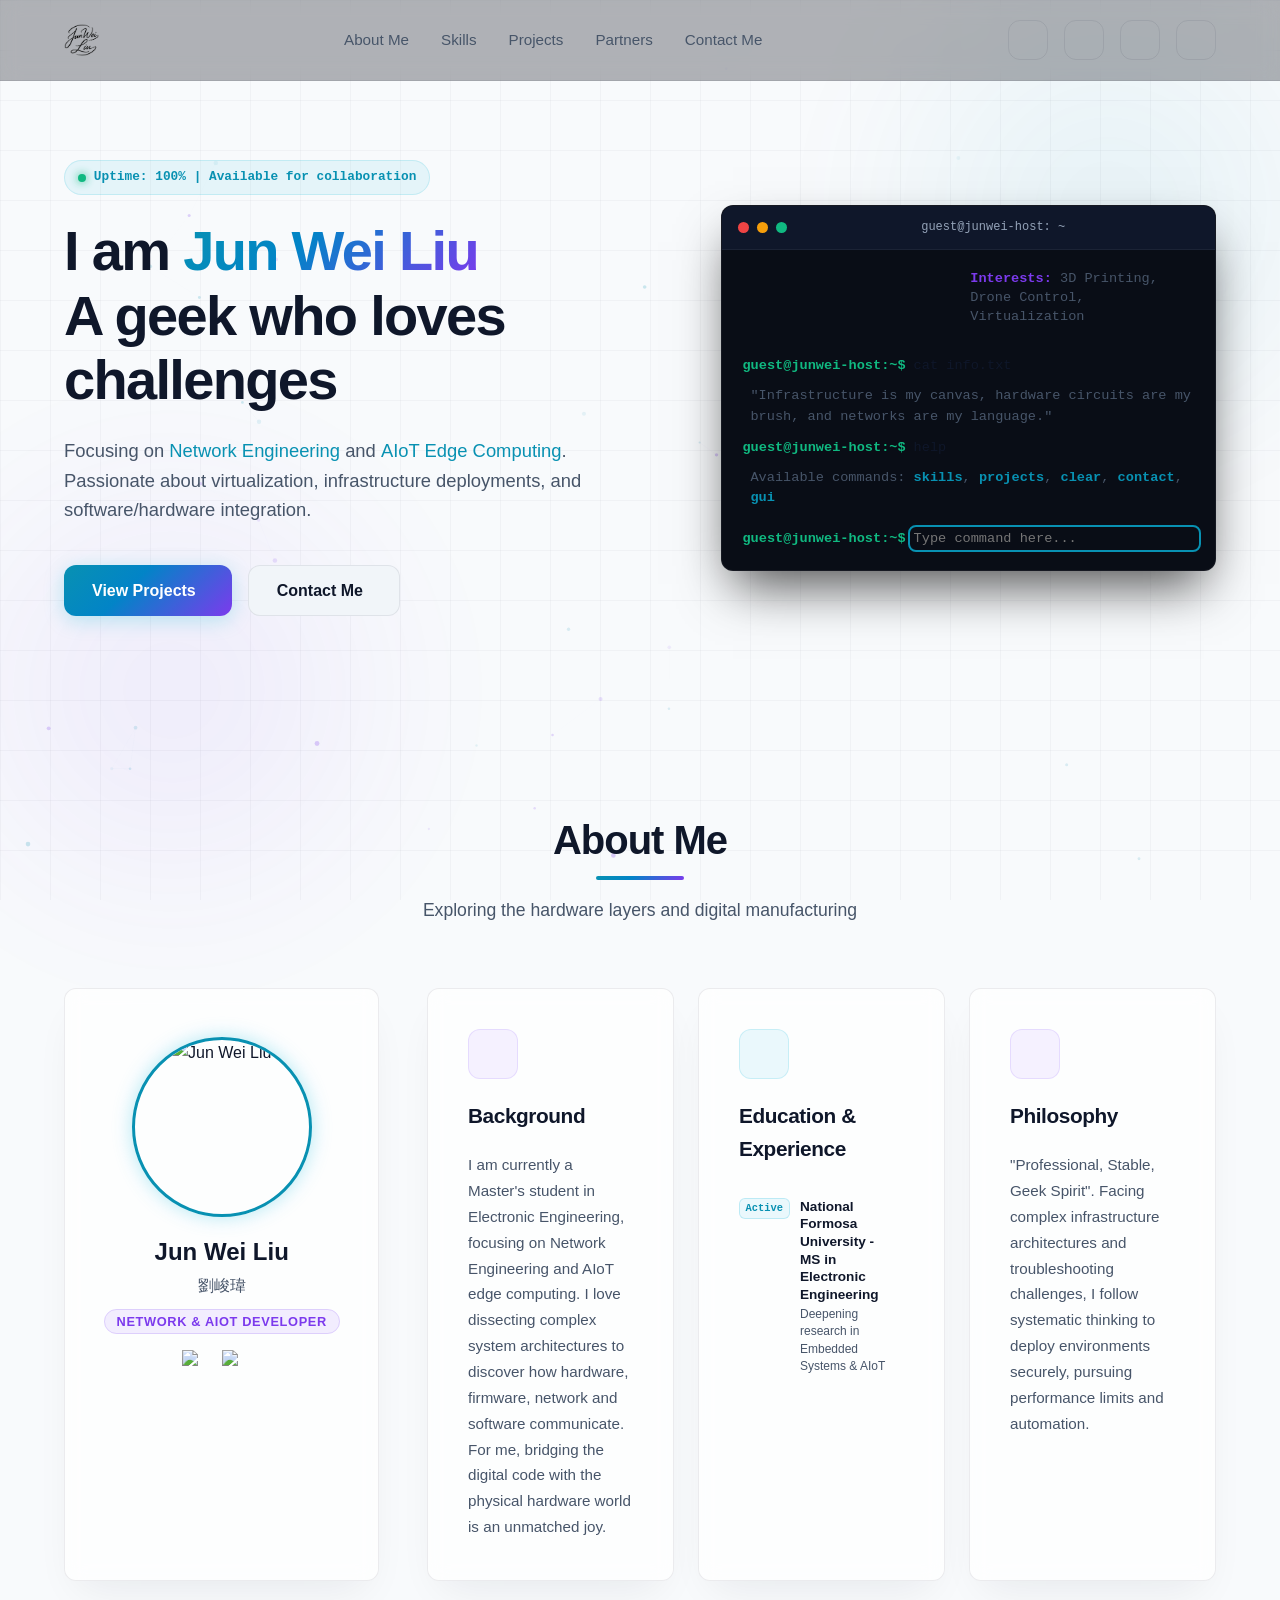
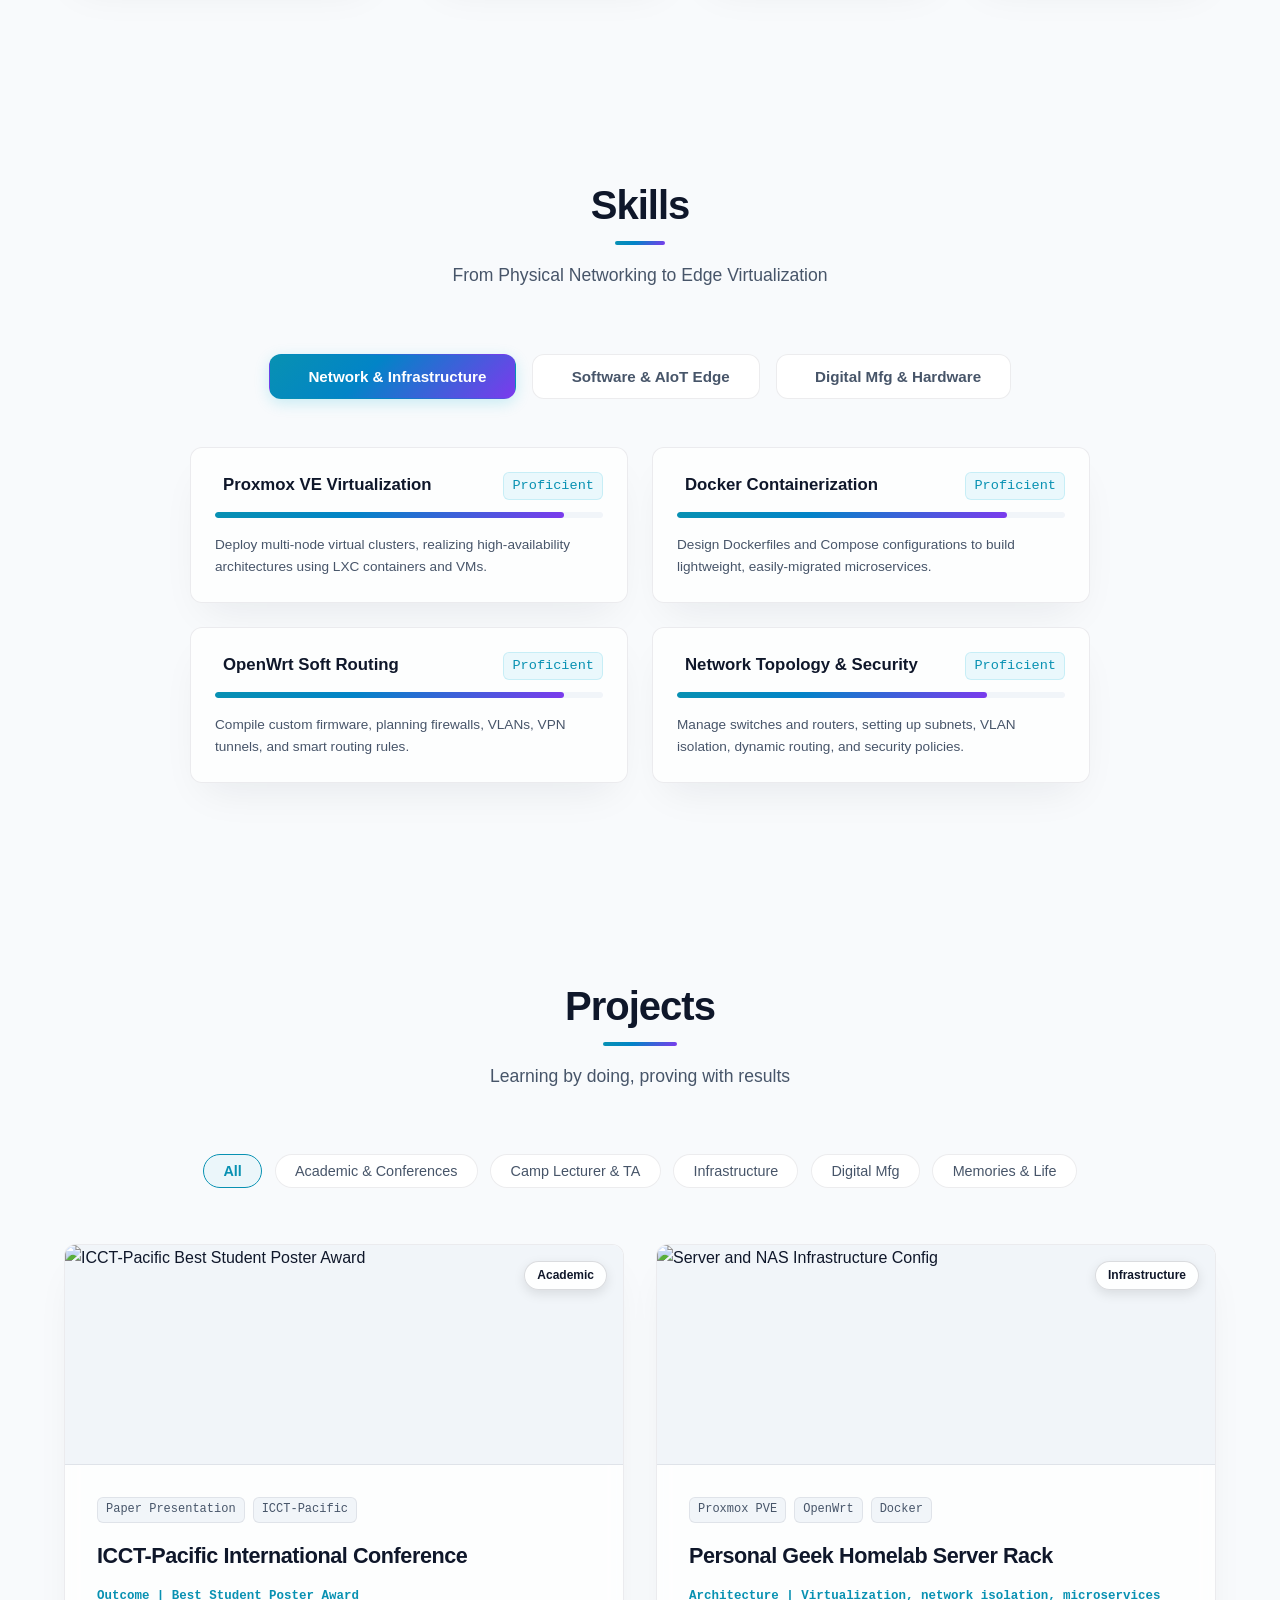
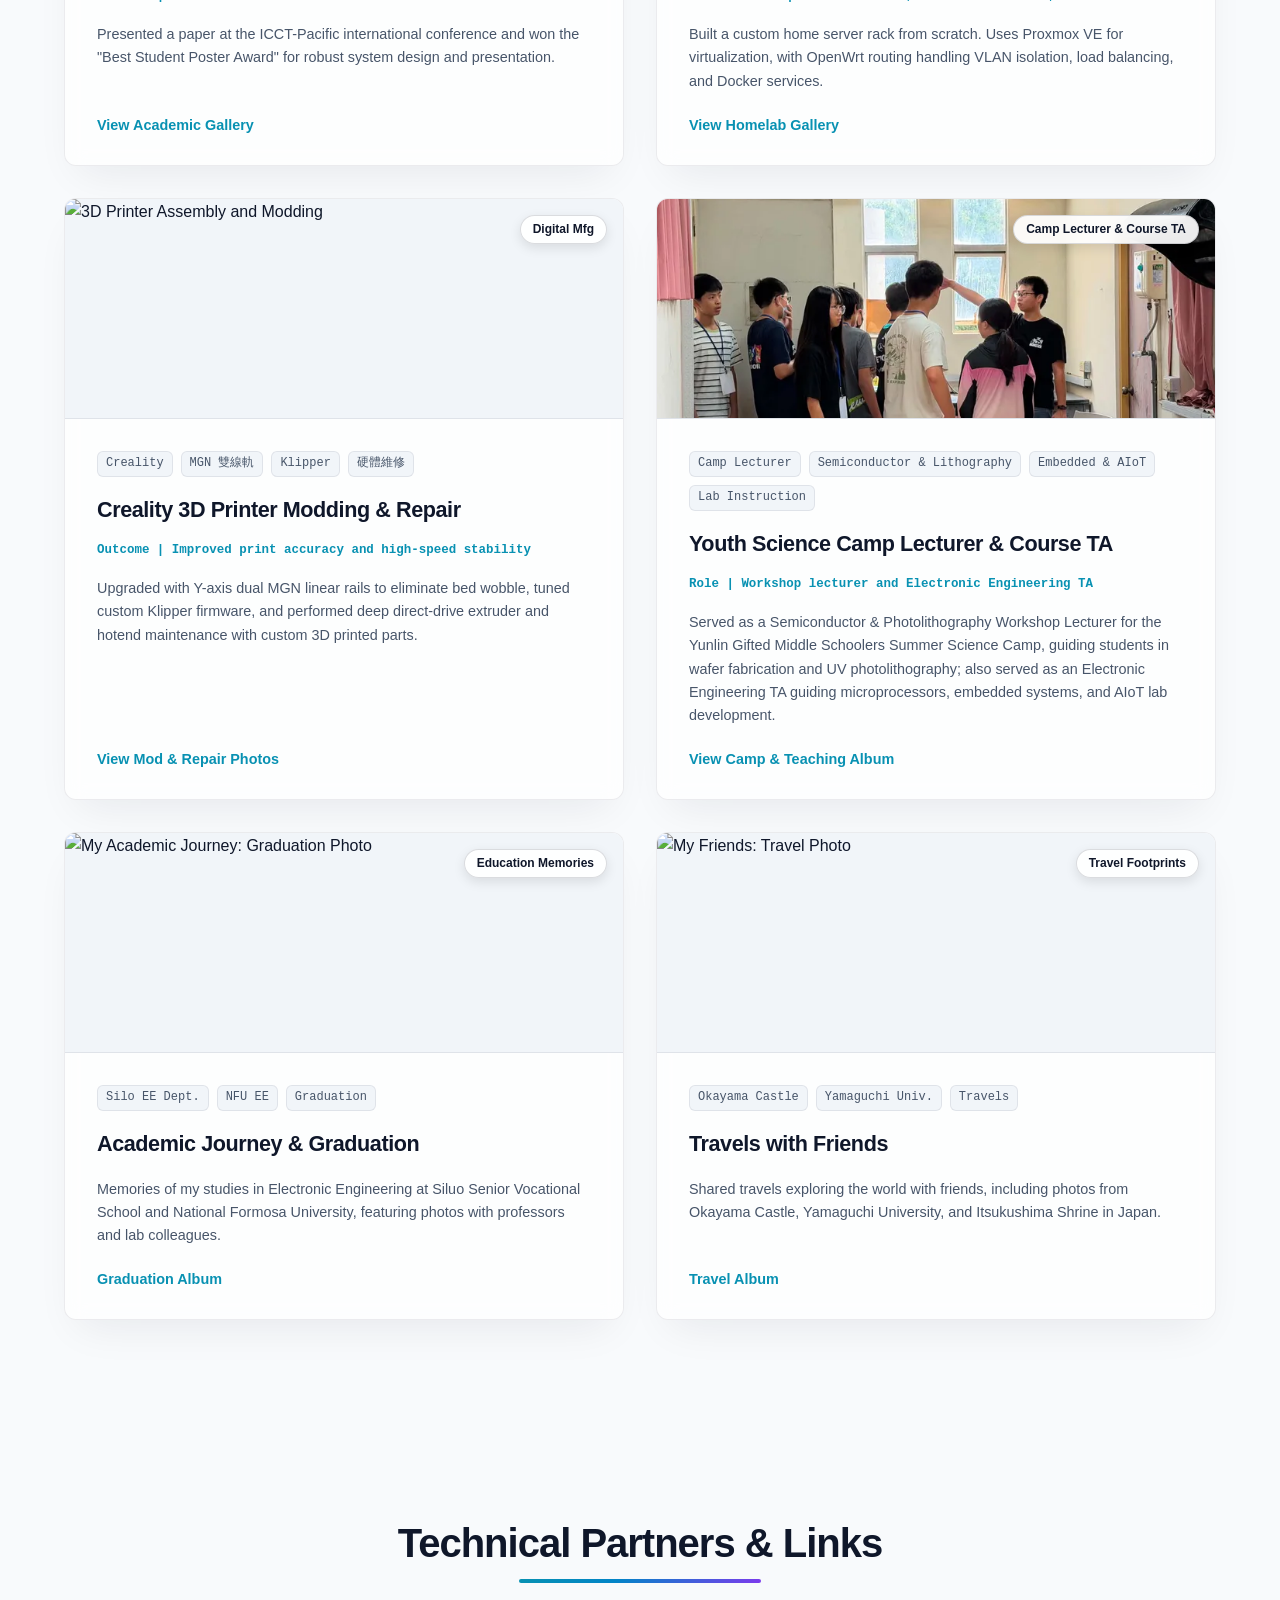
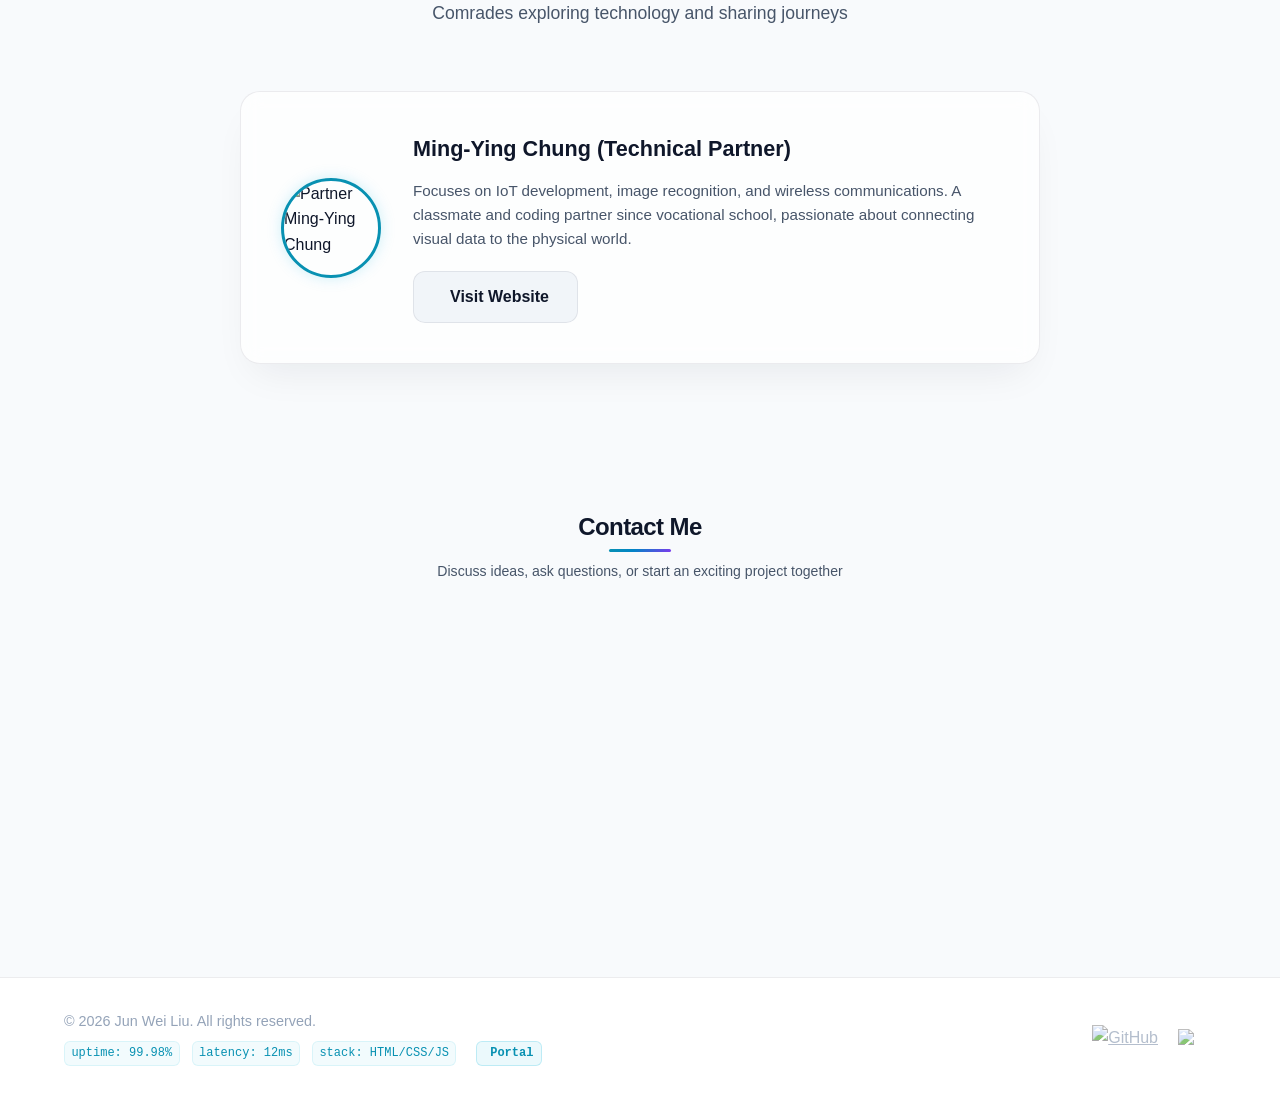
==== commit 160c87be: "Add optimized group shipping calculator" ====
--- a/index.html
+++ b/index.html
@@ -111,6 +111,9 @@
                             <li><a href="PCBicon/index.html" target="_blank" rel="noopener"><i
                                         data-lucide="calendar"></i><span data-i18n="tool_pcb_date">PCB日期標籤編輯器</span></a>
                             </li>
+                            <li><a href="shipping-calculator/" target="_blank" rel="noopener"><i
+                                        data-lucide="package-check"></i><span data-i18n="tool_shipping">團購運費計算機</span></a>
+                            </li>
                         </ul>
                     </div>
 
@@ -146,6 +149,9 @@
                     <ul class="tools-dropdown-menu">
                         <li><a href="PCBicon/index.html" target="_blank" rel="noopener"><i
                                     data-lucide="calendar"></i><span data-i18n="tool_pcb_date">PCB日期標籤編輯器</span></a>
+                        </li>
+                        <li><a href="shipping-calculator/" target="_blank" rel="noopener"><i
+                                    data-lucide="package-check"></i><span data-i18n="tool_shipping">團購運費計算機</span></a>
                         </li>
                     </ul>
                 </div>
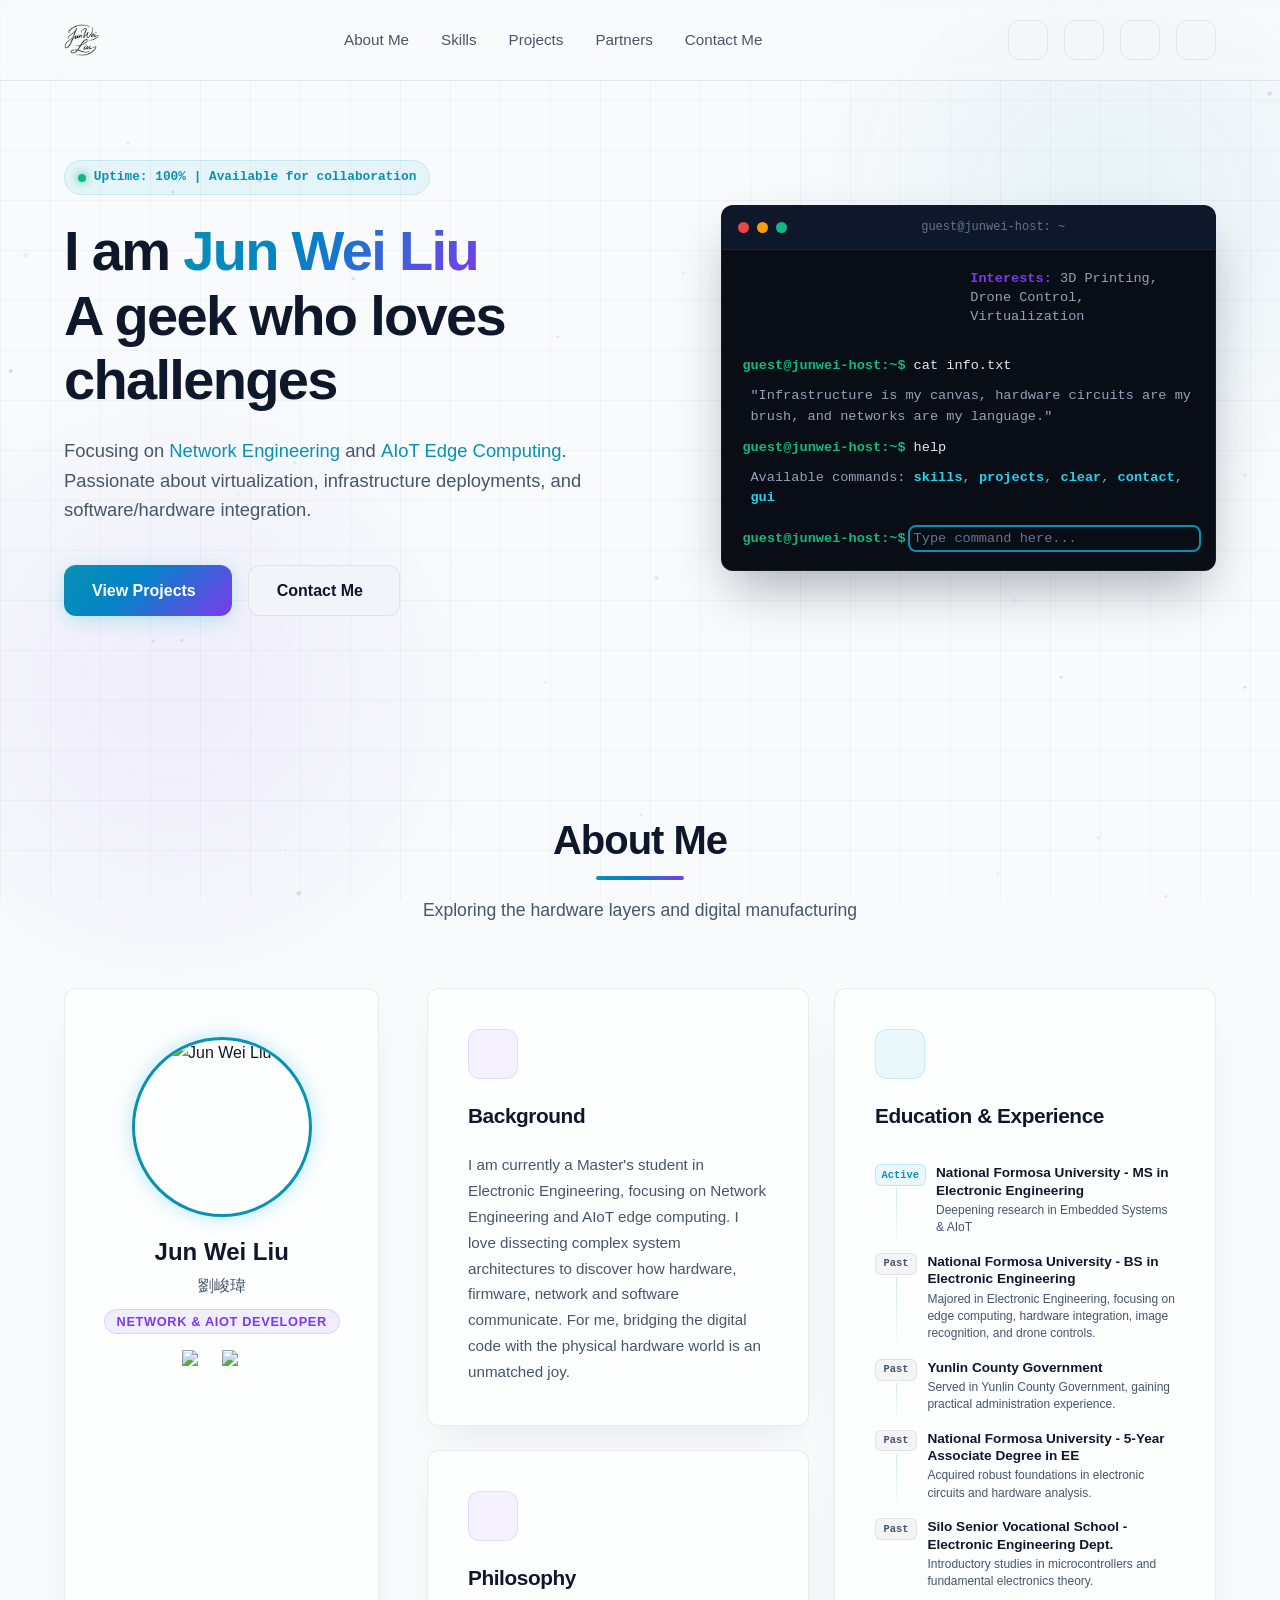
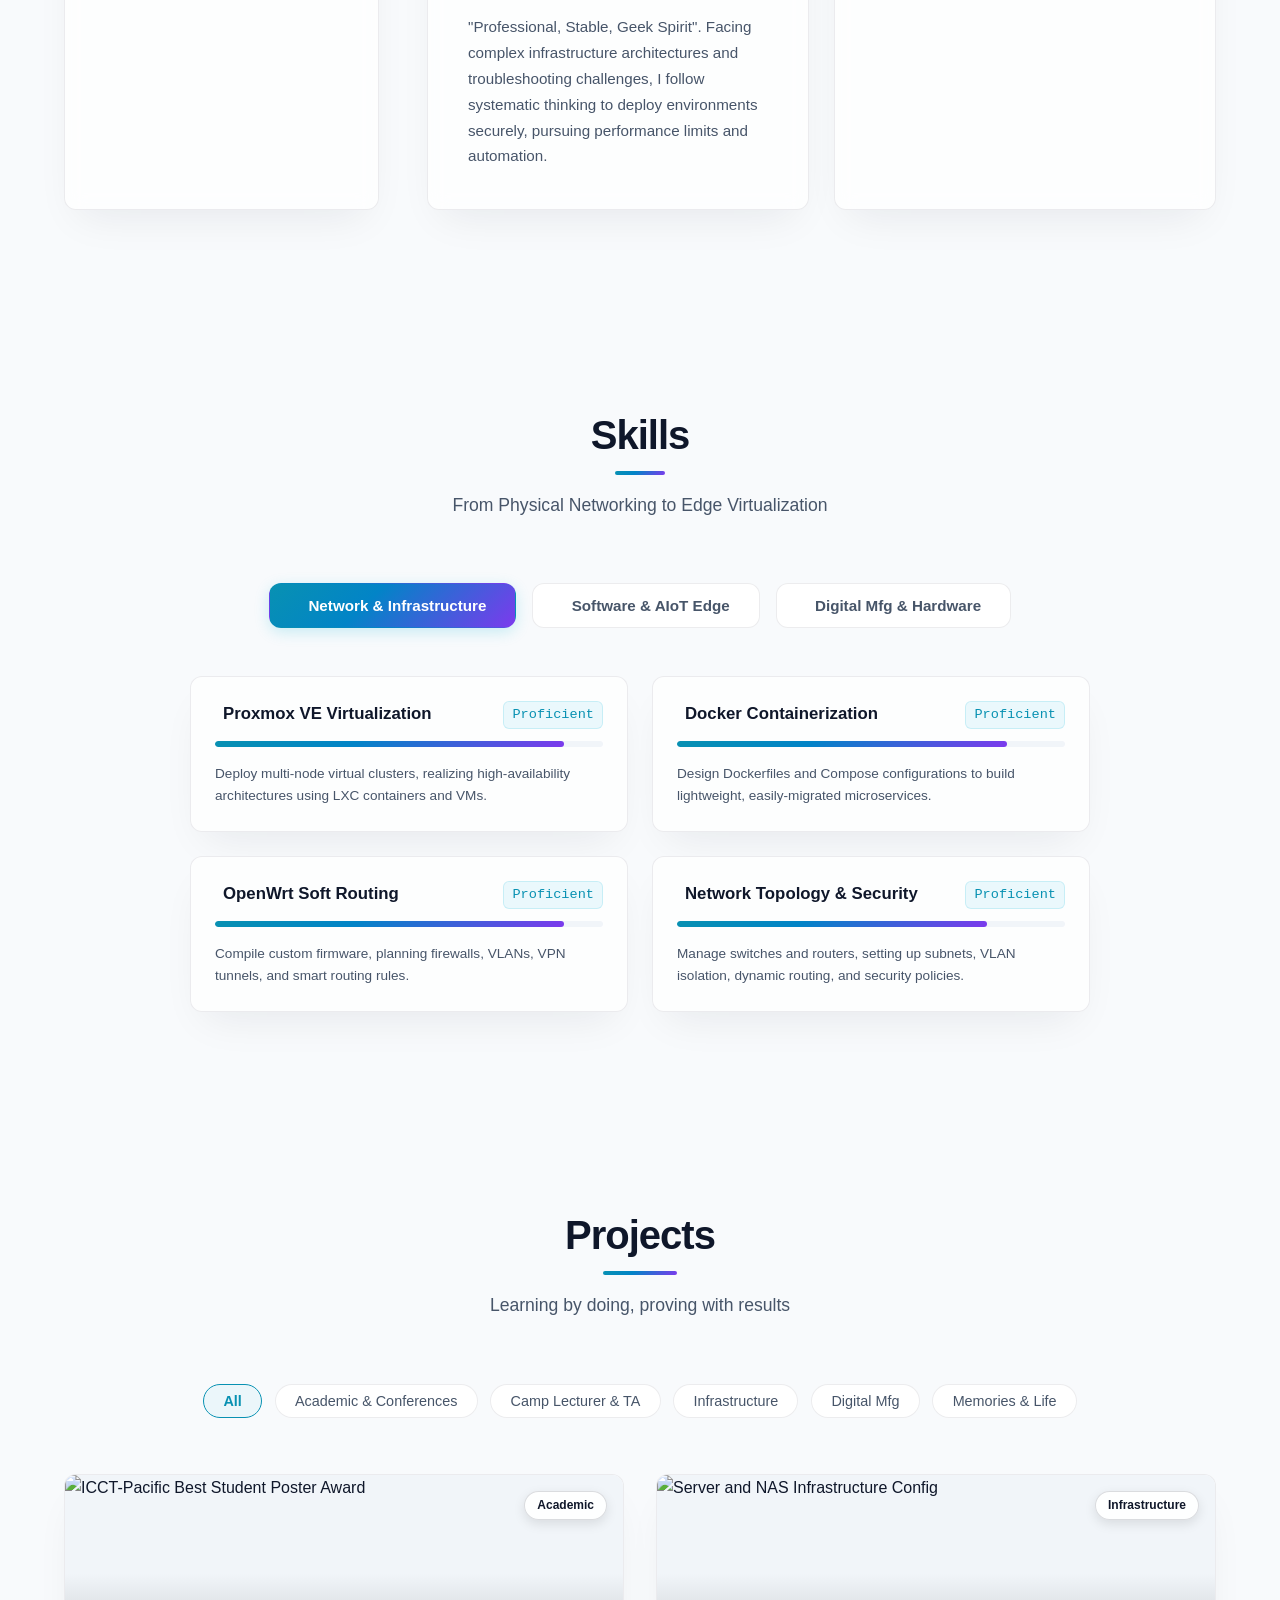
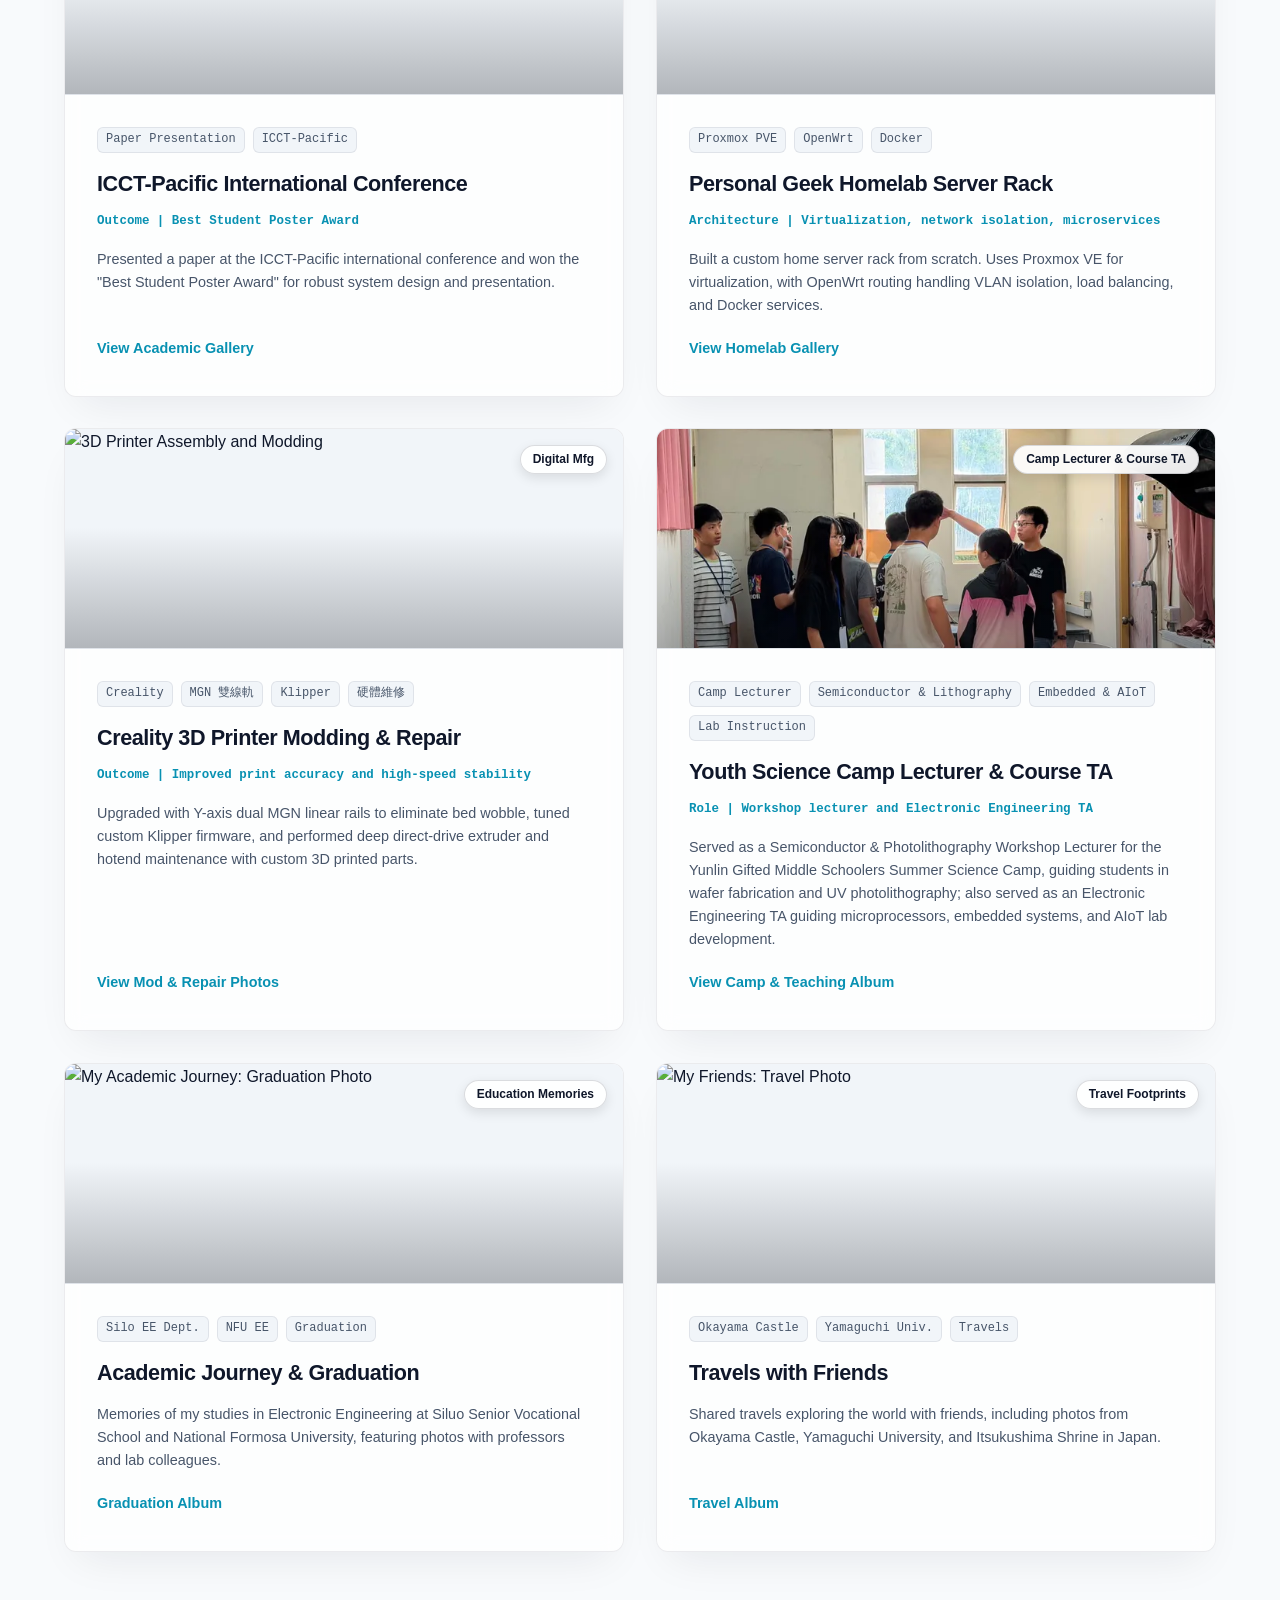
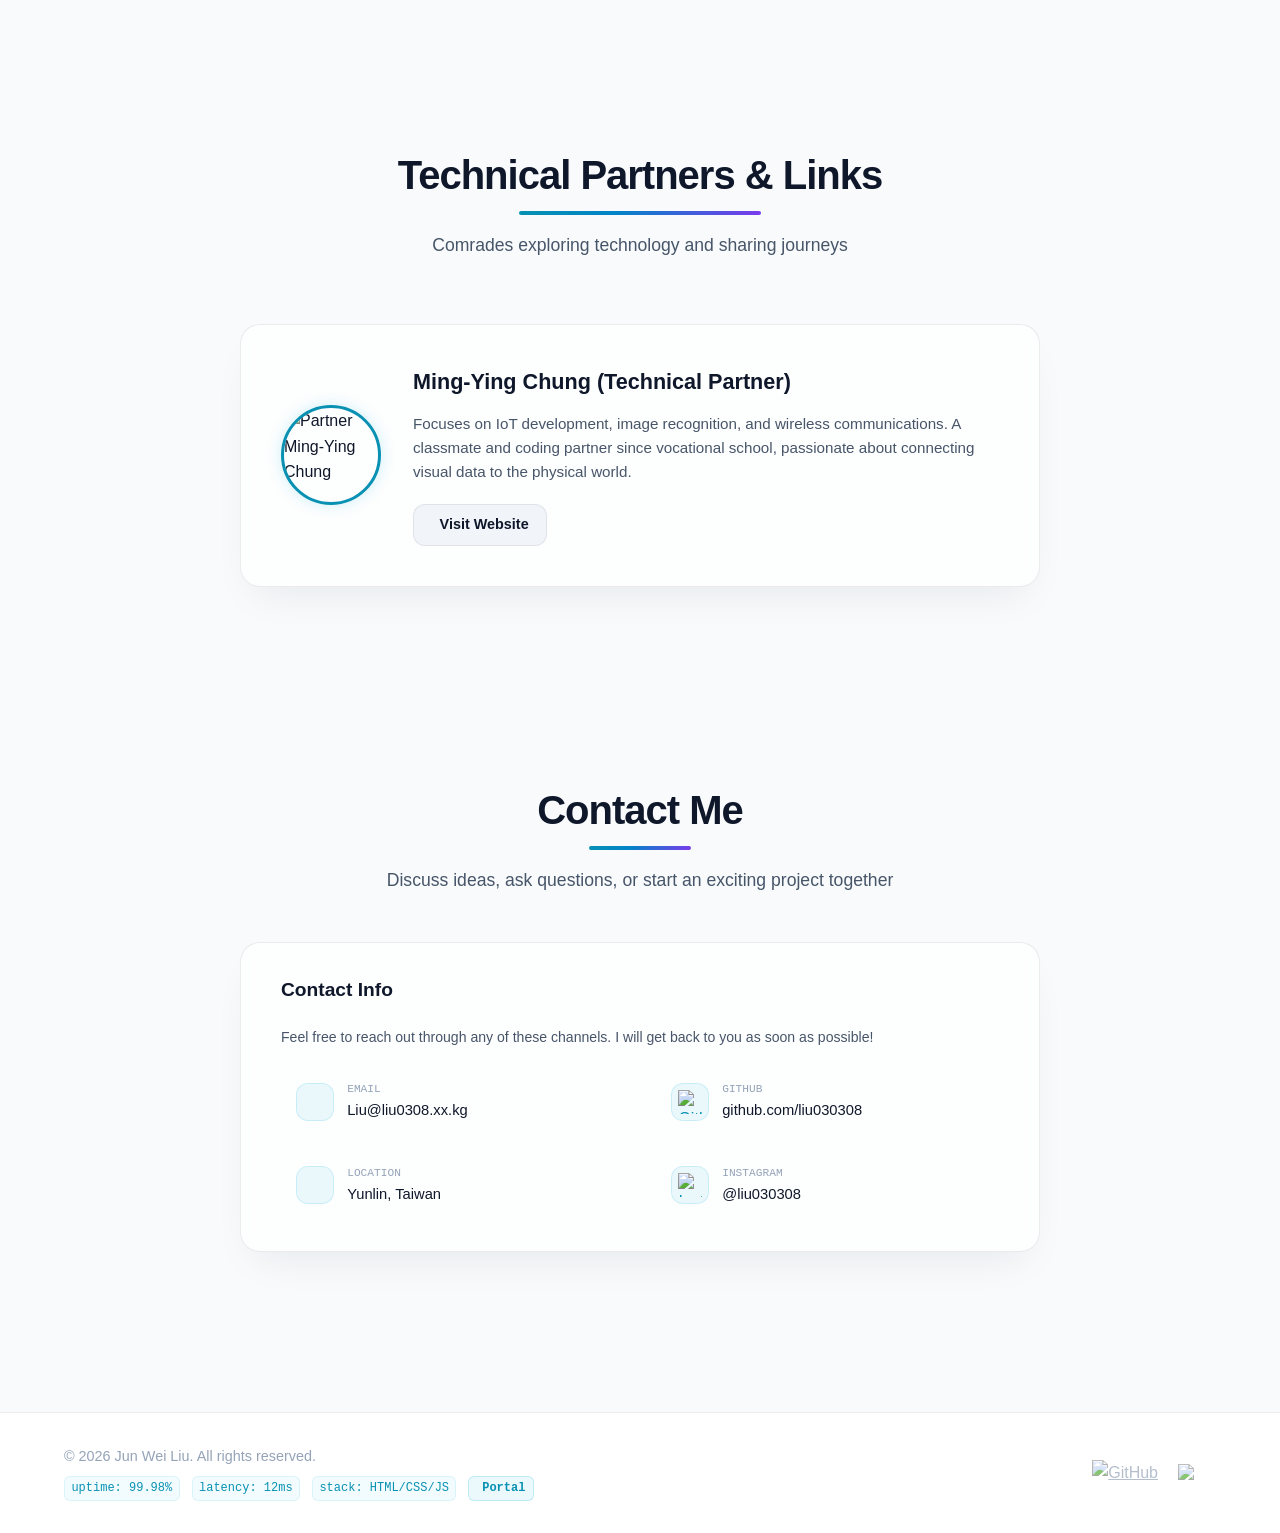
==== commit 7eb091bc: "Update personal website 2026-11-08 15:52:07" ====
--- a/index.html
+++ b/index.html
@@ -58,7 +58,7 @@
       "url": "https://xn--bfry6vtzs.tw/",
       "image": "assets/profile/profile-avatar.webp",
       "sameAs": [
-        "https://github.com/ma4980",
+        "https://github.com/liu030308",
         "https://www.instagram.com/liu030308/"
       ]
     }
@@ -288,7 +288,7 @@
                             <p class="profile-title" data-i18n="profile_title">Jun Wei Liu</p>
                             <span class="profile-role" data-i18n="about_role">Network & AIoT Developer</span>
                             <div class="profile-socials">
-                                <a href="https://github.com/ma4980" target="_blank" rel="noopener"
+                                <a href="https://github.com/liu030308" target="_blank" rel="noopener"
                                     aria-label="GitHub"><img src="assets/icon/github.webp" alt="GitHub" width="20" height="20" loading="lazy" decoding="async"
                                         class="social-icon-img"></a>
                                 <a href="https://www.instagram.com/liu030308/" target="_blank" rel="noopener"
@@ -296,7 +296,7 @@
                                         alt="Instagram" class="social-icon-img"><span class="ig-hover-qr"><img
                                             src="assets/icon/ig-qr.webp" alt="Instagram QR Code" width="140" height="205" loading="lazy" decoding="async"><span
                                             class="qr-tooltip-text" data-i18n="qr_tooltip">掃描追蹤 IG</span></span></a>
-                                <a href="mailto:liu0308@liu0308.us.kg" class="btn-email-action" aria-label="Email"
+                                <a href="mailto:Liu@liu0308.xx.kg" class="btn-email-action" aria-label="Email"
                                     title="發送 Email / 複製位址" data-i18n-title="about_email_title"><i
                                         data-lucide="mail"></i></a>
                             </div>
@@ -763,13 +763,13 @@
                                 </div>
                             </div>
                             <div class="contact-item">
-                                <a href="https://github.com/ma4980" target="_blank" rel="noopener" class="contact-icon"
+                                <a href="https://github.com/liu030308" target="_blank" rel="noopener" class="contact-icon"
                                     aria-label="GitHub"><img src="assets/icon/github.webp" alt="GitHub" width="20" height="20" loading="lazy" decoding="async"
                                         class="contact-icon-img"></a>
                                 <div class="contact-value">
                                     <span class="contact-label" data-i18n="contact_label_github">GitHub</span>
-                                    <a href="https://github.com/ma4980" target="_blank" rel="noopener"
-                                        class="contact-link">github.com/ma4980</a>
+                                    <a href="https://github.com/liu030308" target="_blank" rel="noopener"
+                                        class="contact-link">github.com/liu030308</a>
                                 </div>
                             </div>
                             <div class="contact-item">
@@ -818,7 +818,7 @@
                 </p>
             </div>
             <div class="footer-links">
-                <a href="https://github.com/ma4980" target="_blank" rel="noopener" aria-label="GitHub"><img
+                <a href="https://github.com/liu030308" target="_blank" rel="noopener" aria-label="GitHub"><img
                         src="assets/icon/github.webp" alt="GitHub" width="20" height="20" loading="lazy" decoding="async" class="footer-icon-img"></a>
                 <a href="https://www.instagram.com/liu030308/" target="_blank" rel="noopener"
                     class="ig-hover-qr-container" aria-label="Instagram"><img src="assets/icon/instagram.webp" alt="Instagram" width="20" height="20" loading="lazy" decoding="async"
--- a/index.css
+++ b/index.css
@@ -2633,3 +2633,366 @@
 }
 
 
+
+/* ==========================================================================
+   UI Refinements (2026-11)
+   Layered overrides: bug fixes + layout/visual polish. Keep at end of file.
+   ========================================================================== */
+
+/* --- 1. Terminal: fixed dark palette regardless of site theme ---------------
+   The terminal is always dark, but several parts used theme tokens, which made
+   commands / typed input nearly invisible in light mode. */
+.terminal-wrapper {
+    --term-text: #e2e8f0;
+    --term-dim: #94a3b8;
+    --term-muted: #64748b;
+    --term-cyan: #22d3ee;
+}
+
+.terminal-wrapper .term-command,
+.terminal-wrapper .terminal-input-line input {
+    color: var(--term-text);
+}
+
+.terminal-wrapper .terminal-output {
+    color: var(--term-dim);
+}
+
+.terminal-wrapper .terminal-title,
+.terminal-wrapper .terminal-icon {
+    color: var(--term-muted);
+}
+
+.terminal-wrapper .cmd-highlight,
+.terminal-wrapper .neofetch-logo {
+    color: var(--term-cyan);
+}
+
+.terminal-wrapper .terminal-input-line input {
+    caret-color: var(--term-cyan);
+}
+
+.terminal-wrapper .terminal-input-line input::placeholder {
+    color: var(--term-muted);
+    opacity: 1;
+}
+
+[data-theme="light"] .terminal-wrapper {
+    box-shadow: 0 25px 50px -12px rgba(15, 23, 42, 0.35);
+}
+
+/* --- 2. Navbar: light-mode tint at page top (was a dark translucent bar) --- */
+[data-theme="light"] .navbar {
+    background: rgba(248, 250, 252, 0.55);
+}
+
+[data-theme="light"] .navbar.scrolled {
+    box-shadow: 0 6px 24px -12px rgba(15, 23, 42, 0.15);
+}
+
+.navbar.scrolled {
+    box-shadow: 0 8px 30px -12px rgba(0, 0, 0, 0.5);
+}
+
+/* --- 3. About: less cramped card layout ------------------------------------
+   3 narrow columns (~170px text width) -> 2 columns, the timeline card spans
+   both rows so the full history is visible without a nested scrollbar. */
+.about-grid {
+    grid-template-columns: repeat(2, minmax(0, 1fr));
+}
+
+.about-grid .about-card:nth-child(2) {
+    grid-column: 2;
+    grid-row: 1 / span 2;
+}
+
+.about-timeline-compact {
+    height: auto;
+    max-height: none;
+    overflow: visible;
+    padding-right: 0;
+    gap: 0;
+}
+
+.timeline-compact-item {
+    position: relative;
+    padding-bottom: 1rem;
+}
+
+/* Thin connector line between timeline entries */
+.timeline-compact-item:not(:last-child)::before {
+    content: '';
+    position: absolute;
+    left: 21px;
+    top: 1.5rem;
+    bottom: 0.2rem;
+    width: 1px;
+    background: linear-gradient(to bottom, var(--border-glow), transparent);
+}
+
+.timeline-compact-item:last-child {
+    padding-bottom: 0;
+}
+
+[data-theme="light"] .badge-past {
+    background: rgba(15, 23, 42, 0.04);
+}
+
+@media (max-width: 1024px) {
+    .about-grid {
+        grid-template-columns: repeat(2, minmax(0, 1fr));
+    }
+}
+
+@media (max-width: 680px) {
+    .about-grid {
+        grid-template-columns: 1fr;
+    }
+
+    .about-grid .about-card:nth-child(2) {
+        grid-column: auto;
+        grid-row: auto;
+    }
+}
+
+/* --- 4. Projects: clearer affordances --------------------------------------- */
+/* `translate` is used (not `transform`) so it doesn't fight the reveal and
+   filter animations, which drive `transform` inline. */
+.project-card {
+    transition: opacity 0.8s cubic-bezier(0.16, 1, 0.3, 1),
+                transform 0.8s cubic-bezier(0.16, 1, 0.3, 1),
+                translate var(--transition-normal),
+                border-color var(--transition-normal),
+                box-shadow var(--transition-normal);
+}
+
+.project-card:hover {
+    translate: 0 -6px;
+}
+
+.project-img-wrapper::after {
+    content: '';
+    position: absolute;
+    inset: 0;
+    background: linear-gradient(to top, rgba(8, 12, 20, 0.45), transparent 55%);
+    opacity: 0.6;
+    transition: opacity var(--transition-normal);
+    pointer-events: none;
+}
+
+.project-card:hover .project-img-wrapper::after {
+    opacity: 0.25;
+}
+
+/* Keep reveal stagger on opacity/transform, but make hover feedback instant */
+.project-card.delay-100 { transition-delay: 100ms, 100ms, 0s, 0s, 0s; }
+.project-card.delay-200 { transition-delay: 200ms, 200ms, 0s, 0s, 0s; }
+
+.project-title {
+    line-height: 1.35;
+}
+
+.btn-project-link {
+    margin-top: auto;
+    padding: 0.45rem 0.9rem;
+    margin-left: -0.9rem;
+    border-radius: var(--radius-full);
+    transition: color var(--transition-fast), background var(--transition-fast);
+}
+
+.btn-project-link:hover {
+    background: rgba(139, 92, 246, 0.08);
+}
+
+.btn-project-link svg {
+    transition: transform var(--transition-fast);
+}
+
+.btn-project-link:hover svg {
+    transform: translateX(3px);
+}
+
+.project-desc {
+    flex-grow: 0;
+}
+
+/* --- 5. Contact: same header scale as other sections ------------------------ */
+.contact-section {
+    padding: 6rem 0;
+}
+
+.contact-section .section-header {
+    margin-bottom: 3rem;
+}
+
+.contact-section .section-title {
+    font-size: 2.5rem;
+}
+
+.contact-section .section-title::after {
+    height: 4px;
+    bottom: -8px;
+}
+
+.contact-section .section-tagline {
+    font-size: 1.1rem;
+    margin-top: 1rem;
+}
+
+.contact-item {
+    padding: 0.75rem 0.9rem;
+    border-radius: var(--radius-md);
+    border: 1px solid transparent;
+    transition: background var(--transition-fast), border-color var(--transition-fast);
+}
+
+.contact-item:hover {
+    background: rgba(6, 182, 212, 0.05);
+    border-color: var(--border-glow);
+}
+
+/* --- 6. Small buttons (class used in markup but previously undefined) ------- */
+.btn-sm {
+    padding: 0.5rem 1.1rem;
+    font-size: 0.9rem;
+    border-radius: var(--radius-md);
+}
+
+.btn-sm svg {
+    width: 16px;
+    height: 16px;
+}
+
+/* --- 7. Footer / hero overflow safety --------------------------------------- */
+.hero-actions,
+.footer-geek-stats {
+    flex-wrap: wrap;
+}
+
+.footer-geek-stats {
+    align-items: center;
+    row-gap: 0.5rem;
+}
+
+.footer-nav-link {
+    margin-left: 0;
+}
+
+/* --- 8. Mobile refinements -------------------------------------------------- */
+@media (max-width: 768px) {
+    .about-section, .skills-section, .portfolio-section,
+    .friends-section, .contact-section {
+        padding: 3.5rem 0;
+    }
+
+    .contact-section .section-title {
+        font-size: 2rem;
+    }
+
+    .hero-actions {
+        justify-content: center;
+    }
+
+    /* Filter chips: one swipeable row instead of 3 wrapped lines */
+    .portfolio-filters {
+        flex-wrap: nowrap;
+        justify-content: flex-start;
+        overflow-x: auto;
+        margin: 0 -1.5rem 2rem;
+        padding: 0.25rem 1.5rem 0.75rem;
+        scroll-snap-type: x proximity;
+        scrollbar-width: none;
+        -webkit-mask-image: linear-gradient(to right, transparent 0, #000 1.25rem, #000 calc(100% - 1.25rem), transparent 100%);
+        mask-image: linear-gradient(to right, transparent 0, #000 1.25rem, #000 calc(100% - 1.25rem), transparent 100%);
+    }
+
+    .portfolio-filters::-webkit-scrollbar {
+        display: none;
+    }
+
+    .filter-btn {
+        flex-shrink: 0;
+        white-space: nowrap;
+        scroll-snap-align: start;
+    }
+
+    /* Skill tabs: compact segmented row instead of full-width stacked buttons */
+    .skills-tabs {
+        flex-direction: row;
+        flex-wrap: wrap;
+        justify-content: center;
+    }
+
+    .tab-btn {
+        width: auto;
+        flex: 1 1 auto;
+        padding: 0.7rem 1rem;
+        font-size: 0.9rem;
+    }
+
+    .project-img-wrapper {
+        height: 200px;
+    }
+
+    .contact-details {
+        grid-template-columns: 1fr;
+        gap: 0.25rem;
+    }
+
+    .contact-item {
+        padding: 0.6rem 0.5rem;
+    }
+
+    .btn-back-to-top {
+        bottom: 1.25rem;
+        right: 1.25rem;
+        width: 42px;
+        height: 42px;
+    }
+
+    /* Bigger tap targets in the mobile menu */
+    .nav-menu .nav-link {
+        display: inline-block;
+        padding: 0.4rem 0.75rem;
+        font-size: 1.05rem;
+    }
+}
+
+/* Touch devices: no hover-lift jitter */
+@media (hover: none) {
+    .project-card:hover,
+    .friend-card:hover {
+        translate: none;
+        transform: none;
+    }
+}
+
+/* --- 9. Text selection -------------------------------------------------------
+   body stays `user-select: none` for UI chrome (nav, buttons, chips), but
+   readable content and contact details can be selected / copied again.
+   Images remain protected (non-selectable + JS contextmenu/drag guards). */
+main :is(h1, h2, h3, p, strong, li),
+.terminal-body,
+.tech-tag,
+.contact-link,
+.contact-text,
+.footer-info p,
+.lightbox-caption {
+    -webkit-user-select: text;
+    user-select: text;
+}
+
+main :is(button, .btn, .filter-btn, .tab-btn, .skill-level, .timeline-compact-badge, .project-category-badge),
+.term-prompt {
+    -webkit-user-select: none;
+    user-select: none;
+}
+
+::selection {
+    background: rgba(6, 182, 212, 0.3);
+    color: inherit;
+}
+
+[data-theme="light"] ::selection {
+    background: rgba(8, 145, 178, 0.2);
+}
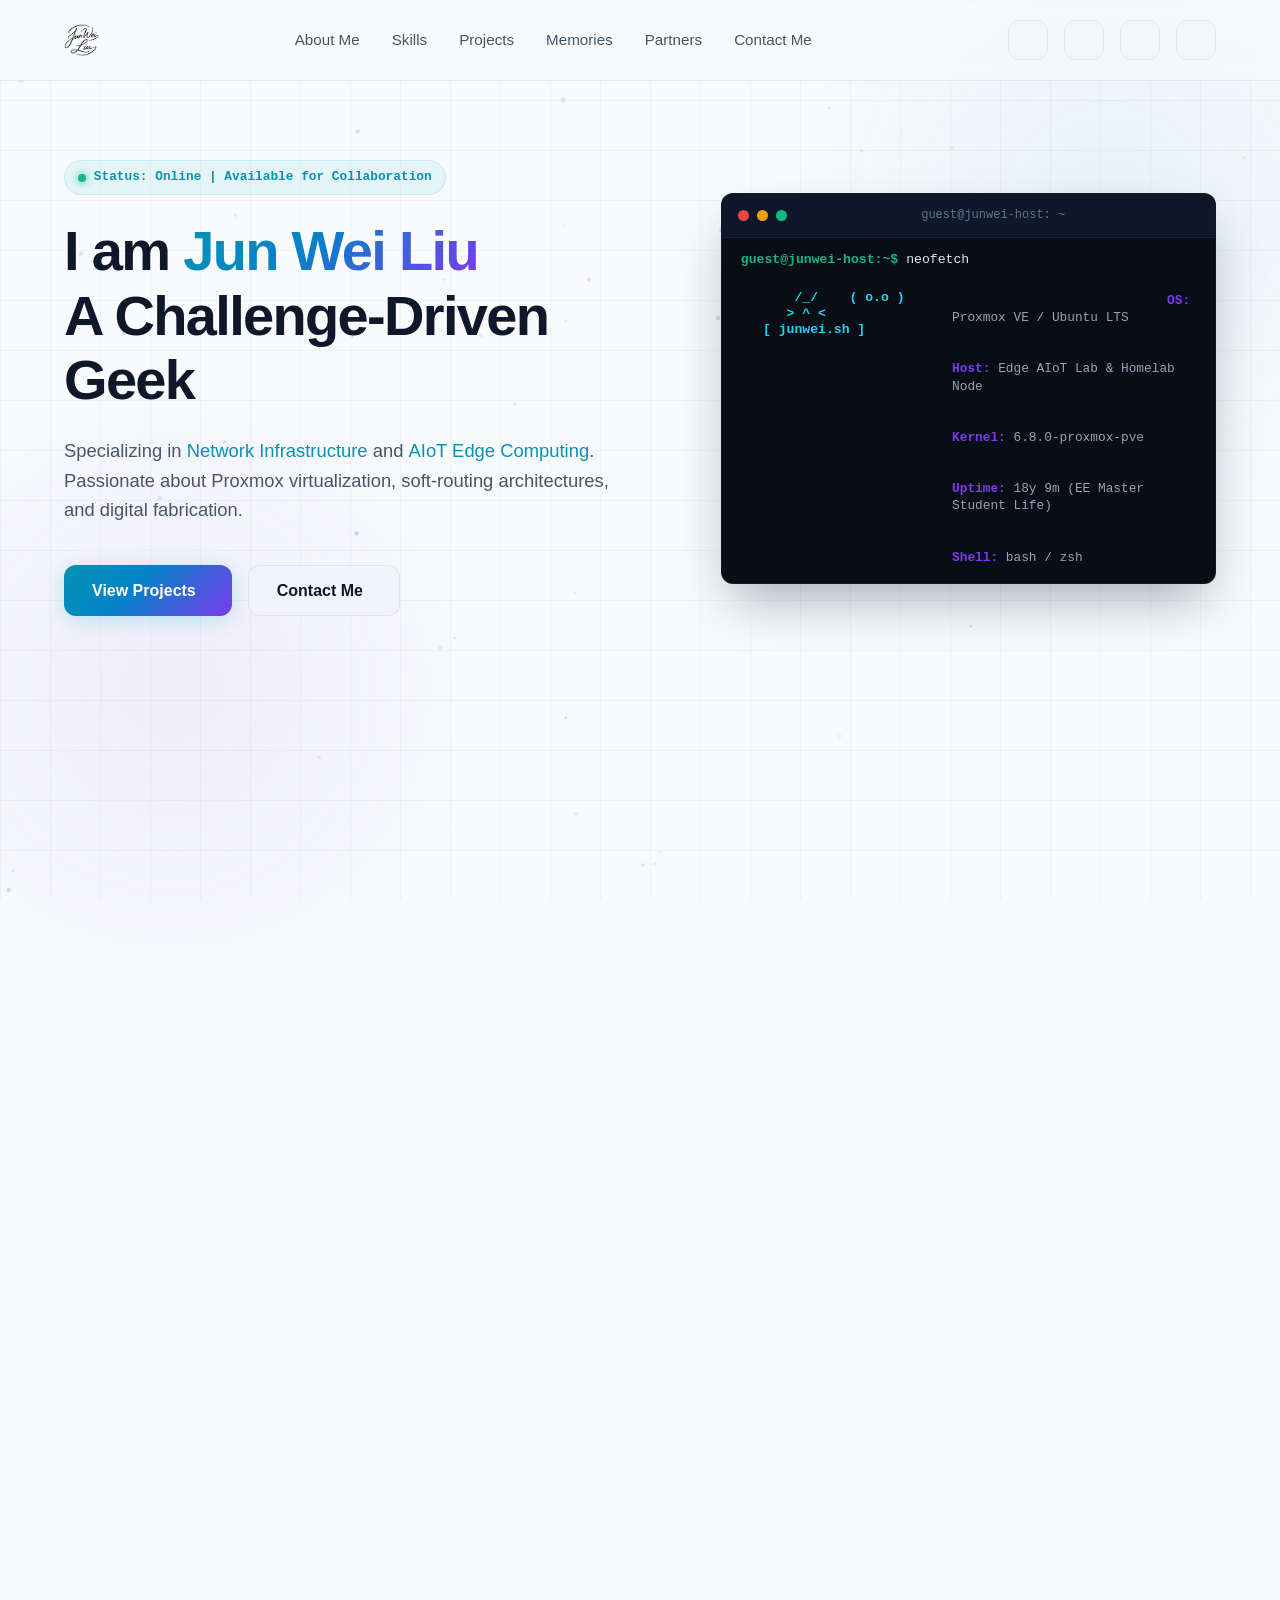
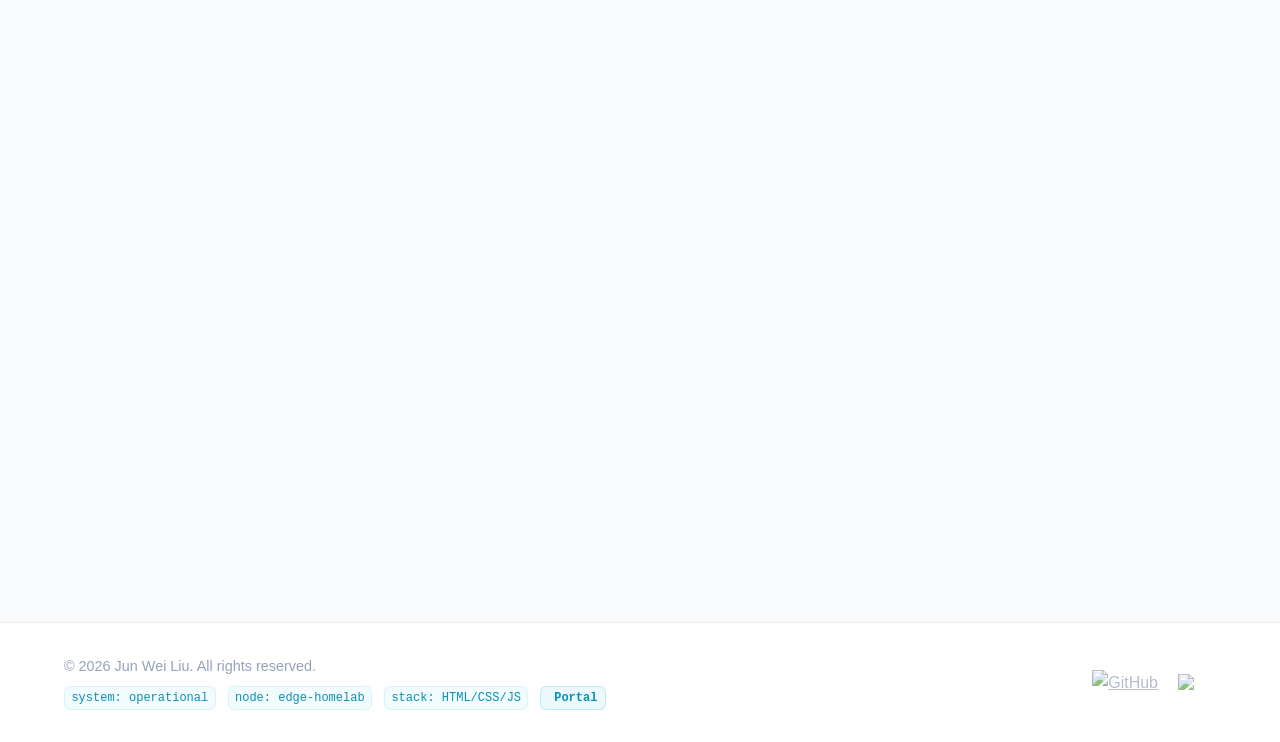
==== commit d855cc9b: "Update personal website 2026-11-08 20:47:22" ====
--- a/index.html
+++ b/index.html
@@ -1,7 +1,8 @@
 <!DOCTYPE html>
-<html lang="zh-TW" data-theme="dark">
+<html lang="zh-TW" data-theme="dark" class="no-js">
 
 <head>
+    <script>document.documentElement.classList.replace('no-js', 'js');</script>
     <meta charset="UTF-8">
     <meta name="viewport" content="width=device-width, initial-scale=1.0">
     <meta name="theme-color" content="#0b0f19" id="theme-color-meta">
@@ -84,8 +85,8 @@
                 <ul>
                     <li><a href="#about" class="nav-link active" id="nav-link-about" data-i18n="nav_about">關於我</a></li>
                     <li><a href="#skills" class="nav-link" id="nav-link-skills" data-i18n="nav_skills">專業技能</a></li>
-                    <li><a href="#projects" class="nav-link" id="nav-link-projects" data-i18n="nav_projects">專案作品</a>
-                    </li>
+                    <li><a href="#projects" class="nav-link" id="nav-link-projects" data-i18n="nav_projects">專案作品</a></li>
+                    <li><a href="#memories" class="nav-link" id="nav-link-memories" data-i18n="nav_memories">生活足跡</a></li>
                     <li><a href="#friends" class="nav-link" id="nav-link-friends" data-i18n="nav_friends">技術夥伴</a></li>
                     <li><a href="#contact" class="nav-link" id="nav-link-contact" data-i18n="nav_contact">聯絡我</a></li>
                 </ul>
@@ -181,16 +182,15 @@
                 <div class="hero-content">
                     <div class="badge">
                         <span class="badge-dot"></span>
-                        <span class="badge-text" data-i18n="hero_badge">Uptime: 100% | Available for
-                            collaboration</span>
+                        <span class="badge-text" data-i18n="hero_badge">Status: Online | 開放技術交流與合作</span>
                     </div>
                     <h1 class="hero-title" data-i18n="hero_title">
                         我是 <span class="gradient-text">劉峻瑋 (Jun Wei)</span><br>
-                        一個熱愛挑戰的極客
+                        熱愛挑戰的極客實作者
                     </h1>
                     <p class="hero-subtitle" data-i18n="hero_subtitle">
-                        專注於 <strong class="highlight">網路工程</strong> 與 <strong class="highlight">AIoT
-                            邊緣運算</strong>，熱衷於底層虛擬化、網路基礎設施建置，以及軟硬體整合的數位製造實作者。
+                        專注於 <strong class="highlight">網路基礎設施</strong> 與 <strong class="highlight">AIoT
+                            邊緣運算</strong>。<br>熱衷於底層虛擬化、軟路由架構，以及軟硬體整合的數位製造實作者。
                     </p>
                     <div class="hero-actions">
                         <a href="#projects" class="btn btn-primary">
@@ -231,14 +231,12 @@
                                 ( o.o )
                                 > ^ < [ junwei.sh ] </div>
                                     <div class="neofetch-info">
+                                        <span class="nf-label">Core Tech:</span> Proxmox, Docker, ROS 2, OpenWrt<br>
                                         <span class="nf-label">OS:</span> Proxmox VE / Ubuntu LTS<br>
                                         <span class="nf-label">Host:</span> Edge AIoT Lab & Homelab Node<br>
                                         <span class="nf-label">Kernel:</span> 6.8.0-proxmox-pve<br>
-                                        <span class="nf-label">Uptime:</span> 18y 9m (EE Master Student Life)<br>
                                         <span class="nf-label">Shell:</span> bash / zsh<br>
-                                        <span class="nf-label">Core Tech:</span> Proxmox, Docker, ROS 2, OpenWrt<br>
-                                        <span class="nf-label">Interests:</span> 3D Printing, Drone Control,
-                                        Virtualization
+                                        <span class="nf-label">Interests:</span> 3D Printing, Drone Control, Virtualization
                                     </div>
                             </div>
                             <div class="terminal-line">
@@ -257,15 +255,20 @@
                                     class="cmd-highlight">projects</span>, <span class="cmd-highlight">clear</span>,
                                 <span class="cmd-highlight">contact</span>, <span class="cmd-highlight">gui</span>
                             </div>
-                            <div class="terminal-history" id="terminal-history"></div>
+                            <div class="terminal-history" id="terminal-history" aria-live="polite"></div>
                             <div class="terminal-input-line">
                                 <span class="term-prompt">guest@junwei-host:~$</span>
-                                <input type="text" id="terminal-input" autocomplete="off" placeholder="在此輸入指令..."
-                                    data-i18n-placeholder="terminal_placeholder" autofocus>
-                            </div>
-                        </div>
-                    </div>
-                </div>
+                                <input type="text" id="terminal-input" autocomplete="off" placeholder="在此輸入指令..." data-i18n-placeholder="terminal_placeholder" aria-label="終端機指令輸入" data-i18n-aria-label="terminal_input_aria">
+                            </div>
+                    </div><!-- End of #terminal-body -->
+                    <div class="terminal-mobile-bar">
+                            <button type="button" class="btn-terminal-expand" id="terminal-toggle-btn" aria-expanded="false">
+                                <span class="term-toggle-text" data-i18n="terminal_expand">展開完整互動終端機 ▾</span>
+                                <i data-lucide="chevron-down"></i>
+                            </button>
+                    </div>
+                </div><!-- End of .terminal-wrapper -->
+            </div>
         </section>
 
         <!-- About Me Section -->
@@ -322,14 +325,14 @@
                                     <span class="timeline-compact-badge badge-current"
                                         data-i18n="timeline_current">目前</span>
                                     <div class="timeline-compact-info">
-                                        <strong data-i18n="timeline_edu_ms">雲林縣虎尾科技大學 電子工程系 碩士班</strong>
+                                        <strong data-i18n="timeline_edu_ms">國立虎尾科技大學 電子工程系 碩士班</strong>
                                         <p data-i18n="timeline_edu_ms_desc">深造嵌入式系統與 AIoT 領域</p>
                                     </div>
                                 </div>
                                 <div class="timeline-compact-item">
                                     <span class="timeline-compact-badge badge-past" data-i18n="timeline_past">經歷</span>
                                     <div class="timeline-compact-info">
-                                        <strong data-i18n="timeline_edu_bs">雲林縣虎尾科技大學 電子工程系</strong>
+                                        <strong data-i18n="timeline_edu_bs">國立虎尾科技大學 電子工程系</strong>
                                         <p data-i18n="timeline_edu_bs_desc">主修電子工程，專注於邊緣運算、軟硬體整合、影像辨識及無人機控制系統開發。</p>
                                     </div>
                                 </div>
@@ -343,7 +346,7 @@
                                 <div class="timeline-compact-item">
                                     <span class="timeline-compact-badge badge-past" data-i18n="timeline_past">經歷</span>
                                     <div class="timeline-compact-info">
-                                        <strong data-i18n="timeline_edu_5yr">雲林縣虎尾科技大學 電子工程科</strong>
+                                        <strong data-i18n="timeline_edu_5yr">國立虎尾科技大學 電子工程科</strong>
                                         <p data-i18n="timeline_edu_5yr_desc">電子工程科五專部學業，奠定扎實的電子電路與硬體分析基礎。</p>
                                     </div>
                                 </div>
@@ -380,20 +383,20 @@
 
                 <div class="skills-tab-container reveal">
                     <div class="skills-tabs" role="tablist" aria-label="技能分類">
-                        <button class="tab-btn active" type="button" role="tab" aria-selected="true" aria-controls="tab-infra" data-tab="infra">
+                        <button class="tab-btn active" type="button" role="tab" aria-selected="true" aria-controls="tab-infra" id="tab-btn-infra" tabindex="0" data-tab="infra">
                             <i data-lucide="server"></i> <span data-i18n="skills_tab_infra">網路與基礎設施</span>
                         </button>
-                        <button class="tab-btn" type="button" role="tab" aria-selected="false" aria-controls="tab-aiot" data-tab="aiot">
+                        <button class="tab-btn" type="button" role="tab" aria-selected="false" aria-controls="tab-aiot" id="tab-btn-aiot" tabindex="-1" data-tab="aiot">
                             <i data-lucide="cpu"></i> <span data-i18n="skills_tab_aiot">軟體與 AIoT 邊緣運算</span>
                         </button>
-                        <button class="tab-btn" type="button" role="tab" aria-selected="false" aria-controls="tab-mfg" data-tab="mfg">
+                        <button class="tab-btn" type="button" role="tab" aria-selected="false" aria-controls="tab-mfg" id="tab-btn-mfg" tabindex="-1" data-tab="mfg">
                             <i data-lucide="wrench"></i> <span data-i18n="skills_tab_mfg">數位製造與硬體</span>
                         </button>
                     </div>
 
                     <div class="skills-content">
                         <!-- Infrastructure skills tab -->
-                        <div class="tab-pane active" id="tab-infra" role="tabpanel">
+                        <div class="tab-pane active" id="tab-infra" role="tabpanel" aria-labelledby="tab-btn-infra">
                             <div class="skills-grid">
                                 <div class="skill-item glassmorphism">
                                     <div class="skill-info">
@@ -404,8 +407,8 @@
                                     <div class="skill-progress-bg">
                                         <div class="skill-progress-bar" data-progress="90%"></div>
                                     </div>
-                                    <p class="skill-desc" data-i18n="skill_pve_desc">部署多節點虛擬集群，實現 LXC 容器與 VM 的高可用性架構。
-                                    </p>
+                                    <p class="skill-desc" data-i18n="skill_pve_desc">部署多節點虛擬集群，實現 LXC 容器與 VM 的高可用性架構。</p>
+                                    <a href="#proj-infra" class="skill-evidence" data-i18n="skill_ev_pve"><i data-lucide="arrow-up-right"></i> 佐證專案：Homelab 機櫃虛擬化叢集 ↗</a>
                                 </div>
                                 <div class="skill-item glassmorphism">
                                     <div class="skill-info">
@@ -416,8 +419,8 @@
                                     <div class="skill-progress-bg">
                                         <div class="skill-progress-bar" data-progress="85%"></div>
                                     </div>
-                                    <p class="skill-desc" data-i18n="skill_docker_desc">設計 Docker 檔案與 Compose
-                                        配置，構建輕量、易遷移的微服務環境。</p>
+                                    <p class="skill-desc" data-i18n="skill_docker_desc">設計 Docker 檔案與 Compose 配置，構建輕量、易遷移的微服務環境。</p>
+                                    <a href="#proj-infra" class="skill-evidence" data-i18n="skill_ev_docker"><i data-lucide="arrow-up-right"></i> 佐證專案：微服務容器化與自動化部署 ↗</a>
                                 </div>
                                 <div class="skill-item glassmorphism">
                                     <div class="skill-info">
@@ -428,8 +431,8 @@
                                     <div class="skill-progress-bg">
                                         <div class="skill-progress-bar" data-progress="90%"></div>
                                     </div>
-                                    <p class="skill-desc" data-i18n="skill_openwrt_desc">編譯客製化韌體，規劃防火牆、VLAN、VPN
-                                        通道與智慧分流系統。</p>
+                                    <p class="skill-desc" data-i18n="skill_openwrt_desc">編譯客製化韌體，規劃防火牆、VLAN、VPN 通道與智慧分流系統。</p>
+                                    <a href="#proj-infra" class="skill-evidence" data-i18n="skill_ev_openwrt"><i data-lucide="arrow-up-right"></i> 佐證專案：軟路由 VLAN 隔離與加密通道 ↗</a>
                                 </div>
                                 <div class="skill-item glassmorphism">
                                     <div class="skill-info">
@@ -441,12 +444,13 @@
                                         <div class="skill-progress-bar" data-progress="80%"></div>
                                     </div>
                                     <p class="skill-desc" data-i18n="skill_net_desc">管理網路交換機與路由器，設置多子網隔離、動態路由及防禦策略。</p>
+                                    <a href="#proj-infra" class="skill-evidence" data-i18n="skill_ev_net"><i data-lucide="arrow-up-right"></i> 佐證專案：多子網規劃與防火牆策略 ↗</a>
                                 </div>
                             </div>
                         </div>
 
                         <!-- AIoT skills tab -->
-                        <div class="tab-pane" id="tab-aiot" role="tabpanel" hidden>
+                        <div class="tab-pane" id="tab-aiot" role="tabpanel" aria-labelledby="tab-btn-aiot" hidden>
                             <div class="skills-grid">
                                 <div class="skill-item glassmorphism">
                                     <div class="skill-info">
@@ -457,8 +461,8 @@
                                     <div class="skill-progress-bg">
                                         <div class="skill-progress-bar" data-progress="65%"></div>
                                     </div>
-                                    <p class="skill-desc" data-i18n="skill_ros_desc">利用 ROS 2 框架開發無人機導航、感測器數據分析與自主避障邏輯。
-                                    </p>
+                                    <p class="skill-desc" data-i18n="skill_ros_desc">利用 ROS 2 框架開發無人機導航、感測器數據分析與自主避障邏輯。</p>
+                                    <a href="#proj-academic" class="skill-evidence" data-i18n="skill_ev_ros"><i data-lucide="arrow-up-right"></i> 佐證專案：無人機邊緣運算與自主導航 ↗</a>
                                 </div>
                                 <div class="skill-item glassmorphism">
                                     <div class="skill-info">
@@ -469,8 +473,8 @@
                                     <div class="skill-progress-bg">
                                         <div class="skill-progress-bar" data-progress="80%"></div>
                                     </div>
-                                    <p class="skill-desc" data-i18n="skill_embed_desc">編寫微控制器 (ESP32, STM32) 與單板電腦 (樹莓派,
-                                        Jetson Nano) 控制程式。</p>
+                                    <p class="skill-desc" data-i18n="skill_embed_desc">編寫微控制器 (ESP32, STM32) 與單板電腦 (樹莓派, Jetson Nano) 控制程式。</p>
+                                    <a href="#proj-ta" class="skill-evidence" data-i18n="skill_ev_embed"><i data-lucide="arrow-up-right"></i> 佐證專案：微處理器實作與助教實驗指導 ↗</a>
                                 </div>
                                 <div class="skill-item glassmorphism">
                                     <div class="skill-info">
@@ -481,8 +485,8 @@
                                     <div class="skill-progress-bg">
                                         <div class="skill-progress-bar" data-progress="65%"></div>
                                     </div>
-                                    <p class="skill-desc" data-i18n="skill_ai_desc">在邊緣運算裝置上部署量化輕量模型 (YOLOv8)
-                                        進行即時物件偵測與追蹤。</p>
+                                    <p class="skill-desc" data-i18n="skill_ai_desc">在邊緣運算裝置上部署量化輕量模型 (YOLOv8) 進行即時物件偵測與追蹤。</p>
+                                    <a href="#proj-academic" class="skill-evidence" data-i18n="skill_ev_ai"><i data-lucide="arrow-up-right"></i> 佐證專案：輕量化模型量化與即時辨識 ↗</a>
                                 </div>
                                 <div class="skill-item glassmorphism">
                                     <div class="skill-info">
@@ -493,14 +497,14 @@
                                     <div class="skill-progress-bg">
                                         <div class="skill-progress-bar" data-progress="80%"></div>
                                     </div>
-                                    <p class="skill-desc" data-i18n="skill_linux_desc">使用版本控制與自動化腳本 (Bash, Ansible)
-                                        管理大規模主機運作。</p>
+                                    <p class="skill-desc" data-i18n="skill_linux_desc">使用版本控制與自動化腳本 (Bash, Ansible) 管理大規模主機運作。</p>
+                                    <a href="#proj-infra" class="skill-evidence" data-i18n="skill_ev_linux"><i data-lucide="arrow-up-right"></i> 佐證專案：Homelab 運維與自動化腳本管理 ↗</a>
                                 </div>
                             </div>
                         </div>
 
                         <!-- Manufacturing skills tab -->
-                        <div class="tab-pane" id="tab-mfg" role="tabpanel" hidden>
+                        <div class="tab-pane" id="tab-mfg" role="tabpanel" aria-labelledby="tab-btn-mfg" hidden>
                             <div class="skills-grid">
                                 <div class="skill-item glassmorphism">
                                     <div class="skill-info">
@@ -511,8 +515,8 @@
                                     <div class="skill-progress-bg">
                                         <div class="skill-progress-bar" data-progress="95%"></div>
                                     </div>
-                                    <p class="skill-desc" data-i18n="skill_3d_desc">熟練改裝 Creality 等機型，自組 Klipper
-                                        韌體核心，優化列印品質。</p>
+                                    <p class="skill-desc" data-i18n="skill_3d_desc">熟練改裝 Creality 等機型，自組 Klipper 韌體核心，優化列印品質。</p>
+                                    <a href="#proj-mfg" class="skill-evidence" data-i18n="skill_ev_3d"><i data-lucide="arrow-up-right"></i> 佐證專案：Creality MGN 雙線軌與韌體調校 ↗</a>
                                 </div>
                                 <div class="skill-item glassmorphism">
                                     <div class="skill-info">
@@ -523,8 +527,8 @@
                                     <div class="skill-progress-bg">
                                         <div class="skill-progress-bar" data-progress="70%"></div>
                                     </div>
-                                    <p class="skill-desc" data-i18n="skill_cad_desc">使用 Fusion 360
-                                        進行機構設計，產出符合公差標準的工業級功能性零件。</p>
+                                    <p class="skill-desc" data-i18n="skill_cad_desc">使用 Fusion 360 進行機構設計，產出符合公差標準的工業級功能性零件。</p>
+                                    <a href="#proj-mfg" class="skill-evidence" data-i18n="skill_ev_cad"><i data-lucide="arrow-up-right"></i> 佐證專案：機構設計與耐公差功能件研發 ↗</a>
                                 </div>
                                 <div class="skill-item glassmorphism">
                                     <div class="skill-info">
@@ -536,6 +540,7 @@
                                         <div class="skill-progress-bar" data-progress="80%"></div>
                                     </div>
                                     <p class="skill-desc" data-i18n="skill_hw_desc">使用示波器與萬用表進行電路分析，能動手進行貼片元件銲接與維修。</p>
+                                    <a href="#proj-mfg" class="skill-evidence" data-i18n="skill_ev_hw"><i data-lucide="arrow-up-right"></i> 佐證專案：熱端散熱電路與貼片元件維修 ↗</a>
                                 </div>
                             </div>
                         </div>
@@ -553,128 +558,195 @@
                 </div>
 
                 <div class="portfolio-filters reveal" role="group" aria-label="作品篩選">
-                    <button class="filter-btn active" type="button" aria-pressed="true" data-filter="all" data-i18n="filter_all">全部</button>
-                    <button class="filter-btn" type="button" aria-pressed="false" data-filter="academic" data-i18n="filter_academic">學術與研討會</button>
-                    <button class="filter-btn" type="button" aria-pressed="false" data-filter="ta" data-i18n="filter_ta">營隊講師 & 助教</button>
+                    <button class="filter-btn active" type="button" aria-pressed="true" data-filter="all" data-i18n="filter_all">全部專業成果</button>
+                    <button class="filter-btn" type="button" aria-pressed="false" data-filter="academic" data-i18n="filter_academic">學術成果</button>
                     <button class="filter-btn" type="button" aria-pressed="false" data-filter="infra" data-i18n="filter_infra">基礎設施</button>
                     <button class="filter-btn" type="button" aria-pressed="false" data-filter="mfg" data-i18n="filter_mfg">數位製造</button>
-                    <button class="filter-btn" type="button" aria-pressed="false" data-filter="memories" data-i18n="filter_memories">過往與生活</button>
+                    <button class="filter-btn" type="button" aria-pressed="false" data-filter="ta" data-i18n="filter_ta">營隊講師 & 助教</button>
                 </div>
 
                 <div class="portfolio-grid" id="portfolio-grid">
-                    <article class="project-card glassmorphism reveal" data-category="academic" data-gallery="academic">
+                    <!-- Project 1: Academic Paper Presentation -->
+                    <article class="project-card glassmorphism reveal" data-category="academic" data-gallery="academic" id="proj-academic">
                         <div class="project-img-wrapper">
                             <img src="assets/projects/project-academic-cover-thumb.webp" alt="ICCT-Pacific 最佳學生海報獎" class="project-img"
                                 width="600" height="338" loading="lazy" decoding="async" data-i18n-alt="proj_acad_alt">
                             <div class="project-category-badge" data-i18n="proj_acad_badge">學術成果</div>
                         </div>
                         <div class="project-info">
-                            <span class="project-tech-tags">
+                            <div class="project-tech-tags">
+                                <span class="tech-tag">IEEE ICCT-Pacific</span>
+                                <span class="tech-tag">Edge Computing</span>
                                 <span class="tech-tag">Paper Presentation</span>
-                                <span class="tech-tag">ICCT-Pacific</span>
-                            </span>
+                                <span class="tech-tag">Best Poster Award</span>
+                            </div>
                             <h3 class="project-title" data-i18n="proj_acad_title">ICCT-Pacific 國際學術會議</h3>
-                            <p class="project-highlight" data-i18n="proj_acad_highlight">成果｜最佳學生海報獎</p>
-                            <p class="project-desc" data-i18n="proj_acad_desc">
-                                於 ICCT-Pacific 國際學術研討會上發表學術論文，並憑藉扎實的系統架構與精美的海報設計展示，獲頒「最佳學生海報獎 (Best Student Poster
-                                Award)」。
-                            </p>
+                            <p class="project-highlight" data-i18n="proj_acad_highlight">成果｜IEEE 國際會議「最佳學生海報獎 (Best Student Poster Award)」</p>
+                            
+                            <div class="project-narrative">
+                                <div class="narrative-row">
+                                    <span class="narrative-label" data-i18n="label_challenge">背景挑戰</span>
+                                    <p class="narrative-text" data-i18n="proj_acad_c_desc">在邊緣節點運算資源有限與弱網通訊環境下，驗證邊緣 AIoT 系統之即時遙測傳輸與推論排程架構。</p>
+                                </div>
+                                <div class="narrative-row">
+                                    <span class="narrative-label" data-i18n="label_action">核心實作</span>
+                                    <p class="narrative-text" data-i18n="proj_acad_a_desc">獨立規劃邊緣微服務通訊架構，優化模型推論排程，並在國際學術研討會進行全英語論文口頭報告與海報現場展示。</p>
+                                </div>
+                                <div class="narrative-row">
+                                    <span class="narrative-label" data-i18n="label_result">實證成果</span>
+                                    <p class="narrative-text" data-i18n="proj_acad_r_desc">論文獲審查通過發表於 IEEE ICCT-Pacific 研討會；憑藉嚴謹系統架構設計與視覺化實測展示，榮獲會議評選最佳學生海報獎。</p>
+                                </div>
+                            </div>
+
                             <button type="button" class="btn-project-link">
                                 <span data-i18n="proj_acad_link">查看學術成果相簿</span> <i data-lucide="image"></i>
                             </button>
                         </div>
                     </article>
 
-                    <article class="project-card glassmorphism reveal delay-200" data-category="infra"
-                        data-gallery="infra">
+                    <!-- Project 2: Homelab Server Rack -->
+                    <article class="project-card glassmorphism reveal delay-200" data-category="infra" data-gallery="infra" id="proj-infra">
                         <div class="project-img-wrapper">
                             <img src="assets/projects/project-homelab-cover-thumb.webp" alt="伺服器與 NAS 基礎設施配置" class="project-img"
                                 width="600" height="338" loading="lazy" decoding="async" data-i18n-alt="proj_infra_alt">
                             <div class="project-category-badge" data-i18n="proj_infra_badge">基礎設施</div>
                         </div>
                         <div class="project-info">
-                            <span class="project-tech-tags">
+                            <div class="project-tech-tags">
                                 <span class="tech-tag">Proxmox PVE</span>
                                 <span class="tech-tag">OpenWrt</span>
-                                <span class="tech-tag">Docker</span>
-                            </span>
+                                <span class="tech-tag">Docker Compose</span>
+                                <span class="tech-tag">VLAN 802.1Q</span>
+                                <span class="tech-tag">WireGuard</span>
+                            </div>
                             <h3 class="project-title" data-i18n="proj_infra_title">個人極客 Homelab 機櫃佈置</h3>
-                            <p class="project-highlight" data-i18n="proj_infra_highlight">架構｜虛擬化、網路隔離與微服務</p>
-                            <p class="project-desc" data-i18n="proj_infra_desc">
-                                從零建構個人機櫃，採用 Proxmox VE 進行多虛擬機器管理。上層透過 OpenWrt 作為軟路由核心提供 VLAN 隔離、負載均衡與 Docker 微服務部署。
-                            </p>
+                            <p class="project-highlight" data-i18n="proj_infra_highlight">架構｜PVE 虛擬化叢集、802.1Q VLAN 隔離與 Docker 微服務</p>
+                            
+                            <div class="project-narrative">
+                                <div class="narrative-row">
+                                    <span class="narrative-label" data-i18n="label_challenge">背景挑戰</span>
+                                    <p class="narrative-text" data-i18n="proj_infra_c_desc">在家庭低功耗環境下，整合實驗開發、NAS 私有雲儲存與日常網路，需達成高可用性與實體網路安全隔離。</p>
+                                </div>
+                                <div class="narrative-row">
+                                    <span class="narrative-label" data-i18n="label_action">核心實作</span>
+                                    <p class="narrative-text" data-i18n="proj_infra_a_desc">以 Proxmox VE 部署 VM 與 LXC 容器；以 OpenWrt 軟路由為骨幹劃分 4 組 VLAN（管理/伺服器/IoT/訪客），配置 WireGuard 加密通道。</p>
+                                </div>
+                                <div class="narrative-row">
+                                    <span class="narrative-label" data-i18n="label_result">實證成果</span>
+                                    <p class="narrative-text" data-i18n="proj_infra_r_desc">達成 7x24 穩定運行 10+ 項 Docker 微服務，建置外網安全穿透通道與定時冷熱備份機制。</p>
+                                </div>
+                            </div>
+
                             <button type="button" class="btn-project-link">
                                 <span data-i18n="proj_infra_link">查看機櫃成果相簿</span> <i data-lucide="image"></i>
                             </button>
                         </div>
                     </article>
 
-                    <article class="project-card glassmorphism reveal" data-category="mfg" data-gallery="mfg">
+                    <!-- Project 3: 3D Printer Modding -->
+                    <article class="project-card glassmorphism reveal" data-category="mfg" data-gallery="mfg" id="proj-mfg">
                         <div class="project-img-wrapper">
                             <img src="assets/3DP/3dp-enclosure-mod-thumb.webp" alt="3D 列印機改裝與維修" class="project-img" width="600" height="338" loading="lazy" decoding="async"
                                 data-i18n-alt="proj_mfg_alt">
                             <div class="project-category-badge" data-i18n="proj_mfg_badge">數位製造</div>
                         </div>
                         <div class="project-info">
-                            <span class="project-tech-tags">
+                            <div class="project-tech-tags">
                                 <span class="tech-tag">Creality</span>
-                                <span class="tech-tag">MGN 雙線軌</span>
-                                <span class="tech-tag">Klipper</span>
-                                <span class="tech-tag">硬體維修</span>
-                            </span>
+                                <span class="tech-tag">MGN12H 雙線軌</span>
+                                <span class="tech-tag">Klipper 韌體</span>
+                                <span class="tech-tag">Input Shaper</span>
+                                <span class="tech-tag">Fusion 360</span>
+                            </div>
                             <h3 class="project-title" data-i18n="proj_mfg_title">Creality 3D 列印機改裝與維修</h3>
-                            <p class="project-highlight" data-i18n="proj_mfg_highlight">成果｜提升列印精度與高速穩定性</p>
-                            <p class="project-desc" data-i18n="proj_mfg_desc">
-                                升級 Y 軸 MGN 雙線性導軌消除底板晃動，重寫 Klipper 控制韌體，並針對近端擠出機與噴頭進行深度拆解維修與自製 3D 列印結構件，顯著提升列印精度與高速穩定性。
-                            </p>
+                            <p class="project-highlight" data-i18n="proj_mfg_highlight">成果｜標準 3DBenchy 列印時間縮短約 45%，組裝件外徑公差維持 ±0.05mm 內</p>
+                            
+                            <div class="project-narrative">
+                                <div class="narrative-row">
+                                    <span class="narrative-label" data-i18n="label_challenge">背景挑戰</span>
+                                    <p class="narrative-text" data-i18n="proj_mfg_c_desc">原廠 V 輪熱床在高加速度下易晃動產生層紋；遠端擠出喉管散熱不佳易導致噴頭堵塞與拉絲。</p>
+                                </div>
+                                <div class="narrative-row">
+                                    <span class="narrative-label" data-i18n="label_action">核心實作</span>
+                                    <p class="narrative-text" data-i18n="proj_mfg_a_desc">Y 軸升級 MGN12H 工業級線性導軌，改裝近端雙齒輪擠出機；Fusion 360 自製冷卻風罩；移植 Klipper 韌體並以 ADXL345 加速度計校正 Input Shaper 共振頻率補償。</p>
+                                </div>
+                                <div class="narrative-row">
+                                    <span class="narrative-label" data-i18n="label_result">實證成果</span>
+                                    <p class="narrative-text" data-i18n="proj_mfg_r_desc">比較原廠出廠配置（Marlin 預設 500 mm/s² 加速度），改裝後安全運作加速度達 3,000 mm/s²，標準 3DBenchy 列印時間縮短約 45%（實測 1h45m 降至 58m），緊公差功能件組裝一次到位。</p>
+                                </div>
+                            </div>
+
                             <button type="button" class="btn-project-link">
                                 <span data-i18n="proj_mfg_link">查看維修與改裝相片</span> <i data-lucide="image"></i>
                             </button>
                         </div>
                     </article>
 
-                    <!-- Project 5: Teaching Assistant & Science Camp Lecturer -->
-                    <article class="project-card glassmorphism reveal delay-100" data-category="ta"
-                        data-gallery="assistant">
+                    <!-- Project 4: Teaching Assistant & Science Camp Lecturer -->
+                    <article class="project-card glassmorphism reveal delay-100" data-category="ta" data-gallery="assistant" id="proj-ta">
                         <div class="project-img-wrapper">
                             <img src="assets/ta/ta-camp-semiconductor-intro-thumb.webp" alt="科技營隊研習講師與課程助教" width="600" height="338" loading="lazy" decoding="async" class="project-img"
                                 data-i18n-alt="proj_ta_alt">
                             <div class="project-category-badge" data-i18n="proj_ta_badge">營隊講師 & 課程助教</div>
                         </div>
                         <div class="project-info">
-                            <span class="project-tech-tags">
+                            <div class="project-tech-tags">
                                 <span class="tech-tag" data-i18n="tag_camp_lecturer">探索營研習講師</span>
                                 <span class="tech-tag" data-i18n="tag_photolithography">半導體與光微影實作</span>
                                 <span class="tech-tag" data-i18n="tag_embedded_aiot">嵌入式與 AIoT</span>
                                 <span class="tech-tag" data-i18n="tag_lab_instruction">實驗室指導</span>
-                            </span>
+                            </div>
                             <h3 class="project-title" data-i18n="proj_ta_title">科技營隊研習講師 & 課程助教</h3>
-                            <p class="project-highlight" data-i18n="proj_ta_highlight">角色｜研習講師與電子工程課程助教</p>
-                            <p class="project-desc" data-i18n="proj_ta_desc">
-                                擔任雲林縣國中資優生暑期探索體驗營「半導體與光微影實作」研習講師，帶領學員於實驗室進行晶圓製程與光微影技術探索；並長期擔任大學電子系專業課程助教，指導微處理器、嵌入式系統與 AIoT 電子電路除錯。
-                            </p>
+                            <p class="project-highlight" data-i18n="proj_ta_highlight">角色｜半導體探索營研習講師與電子工程系助教（滿意度 98% 依據課後回饋問卷）</p>
+                            
+                            <div class="project-narrative">
+                                <div class="narrative-row">
+                                    <span class="narrative-label" data-i18n="label_challenge">背景任務</span>
+                                    <p class="narrative-text" data-i18n="proj_ta_c_desc">向國中資優學員科普高門檻之半導體晶圓製程，並長期協助大學部學生排查微處理器與電路實驗整合故障。</p>
+                                </div>
+                                <div class="narrative-row">
+                                    <span class="narrative-label" data-i18n="label_action">核心實作</span>
+                                    <p class="narrative-text" data-i18n="proj_ta_a_desc">設計「半導體與光微影實作」模組化教案，帶領學員穿戴防塵衣於無塵室進行塗膠、紫外光微影曝光與顯影；課堂指導嵌入式微處理器與示波器除錯。</p>
+                                </div>
+                                <div class="narrative-row">
+                                    <span class="narrative-label" data-i18n="label_result">實證成果</span>
+                                    <p class="narrative-text" data-i18n="proj_ta_r_desc">引導 30+ 位學員完成微米級晶圓圖案製作，依據課後回收之全體學員匿名問卷統計，課程實作滿意度達 98%；長期協助數十位大學生突破軟硬體整合瓶頸。</p>
+                                </div>
+                            </div>
+
                             <button type="button" class="btn-project-link">
                                 <span data-i18n="proj_ta_link">瀏覽營隊與教學花絮相簿</span> <i data-lucide="image"></i>
                             </button>
                         </div>
                     </article>
-
-                    <!-- Project 6: Graduation Memories -->
-                    <article class="project-card glassmorphism reveal delay-200" data-category="memories"
-                        data-gallery="graduation">
-                        <div class="project-img-wrapper">
-                            <img src="assets/graduation/graduation-senior-1-thumb.webp" alt="我的過往：學士服合影" class="project-img" width="600" height="338" loading="lazy" decoding="async"
+                </div>
+            </div>
+        </section>
+
+        <!-- Life & Memories Section (Independent from technical portfolio) -->
+        <section class="memories-section" id="memories">
+            <div class="container">
+                <div class="section-header reveal">
+                    <h2 class="section-title" data-i18n="memories_title">生活紀實 & 旅程足跡</h2>
+                    <p class="section-tagline" data-i18n="memories_tagline">求學歲月與探索世界的珍貴時光</p>
+                </div>
+
+                <div class="memories-grid">
+                    <!-- Memory 1: Graduation -->
+                    <article class="memory-card glassmorphism reveal" data-gallery="graduation">
+                        <div class="memory-img-wrapper">
+                            <img src="assets/graduation/graduation-senior-1-thumb.webp" alt="我的過往：學士服合影" class="memory-img" width="600" height="338" loading="lazy" decoding="async"
                                 data-i18n-alt="proj_grad_alt">
-                            <div class="project-category-badge" data-i18n="proj_grad_badge">過往紀錄</div>
-                        </div>
-                        <div class="project-info">
-                            <span class="project-tech-tags">
-                                <span class="tech-tag" data-i18n="tag_vs">西螺農工電子科</span>
-                                <span class="tech-tag" data-i18n="tag_nfu">虎科大電子工程</span>
-                                <span class="tech-tag" data-i18n="tag_grad">畢業紀念</span>
-                            </span>
-                            <h3 class="project-title" data-i18n="proj_grad_title">我的過往：求學與畢業紀念</h3>
-                            <p class="project-desc" data-i18n="proj_grad_desc">
+                            <div class="memory-badge">求學校園</div>
+                        </div>
+                        <div class="memory-info">
+                            <div class="project-tech-tags">
+                                <span class="tech-tag">西螺農工電子科</span>
+                                <span class="tech-tag">虎科大電子工程</span>
+                                <span class="tech-tag">畢業紀念</span>
+                            </div>
+                            <h3 class="memory-title" data-i18n="proj_grad_title">我的過往：求學與畢業紀念</h3>
+                            <p class="memory-desc" data-i18n="proj_grad_desc">
                                 記錄我在雲林西螺農工電子科與國立虎尾科技大學電子工程系的學習歲月，收錄了與老師、實驗室學長及同儕們珍貴的學士服合影。
                             </p>
                             <button type="button" class="btn-project-link">
@@ -683,21 +755,22 @@
                         </div>
                     </article>
 
-                    <!-- Project 7: Friends & Travels -->
-                    <article class="project-card glassmorphism reveal" data-category="memories" data-gallery="friends">
-                        <div class="project-img-wrapper">
-                            <img src="assets/travel/travel-okayama-castle-thumb.webp" alt="我的朋友們：旅行紀念" class="project-img"
+                    <!-- Memory 2: Travels -->
+                    <article class="memory-card glassmorphism reveal delay-100" data-gallery="friends">
+                        <div class="memory-img-wrapper">
+                            <img src="assets/travel/travel-okayama-castle-thumb.webp" alt="我的朋友們：旅行紀念" class="memory-img"
                                 width="600" height="338" loading="lazy" decoding="async" data-i18n-alt="proj_travel_alt">
-                            <div class="project-category-badge" data-i18n="proj_travel_badge">生活足跡</div>
-                        </div>
-                        <div class="project-info">
-                            <span class="project-tech-tags">
-                                <span class="tech-tag" data-i18n="tag_okayama">岡山城</span>
-                                <span class="tech-tag" data-i18n="tag_yamaguchi">山口大學</span>
-                                <span class="tech-tag" data-i18n="tag_travel">旅行足跡</span>
-                            </span>
-                            <h3 class="project-title" data-i18n="proj_travel_title">我的朋友們：旅行合影</h3>
-                            <p class="project-desc" data-i18n="proj_travel_desc">
+                            <div class="memory-badge">跨國旅程</div>
+                        </div>
+                        <div class="memory-info">
+                            <div class="project-tech-tags">
+                                <span class="tech-tag">日本岡山城</span>
+                                <span class="tech-tag">山口大學</span>
+                                <span class="tech-tag">嚴島神社</span>
+                                <span class="tech-tag">友誼足跡</span>
+                            </div>
+                            <h3 class="memory-title" data-i18n="proj_travel_title">我的朋友們：旅行合影</h3>
+                            <p class="memory-desc" data-i18n="proj_travel_desc">
                                 分享與朋友們共同探索世界的精彩旅程，收錄了在岡山城、日本山口大學及嚴島神社的海上帝居等旅行紀念合照。
                             </p>
                             <button type="button" class="btn-project-link">
@@ -719,11 +792,11 @@
                 <div class="friends-grid">
                     <div class="friend-card glassmorphism reveal">
                         <div class="friend-img-wrapper">
-                            <img src="assets/profile/partner-avatar-thumb.webp" alt="合作夥伴極摯友 鐘明穎 Ming-Ying Chung"
+                            <img src="assets/profile/partner-avatar-thumb.webp" alt="合作夥伴暨摯友 鐘明穎 Ming-Ying Chung"
                                 class="friend-img" width="80" height="80" loading="lazy" decoding="async" data-i18n-alt="friend_img_alt">
                         </div>
                         <div class="friend-info">
-                            <h3 class="friend-name" data-i18n="friend_name">合作夥伴極摯友 鐘明穎 (Ming-Ying Chung)</h3>
+                            <h3 class="friend-name" data-i18n="friend_name">合作夥伴暨摯友 鐘明穎 (Ming-Ying Chung)</h3>
                             <p class="friend-bio" data-i18n="friend_bio">
                                 專注於 IoT 開發、影像辨識與無線通訊。西螺農工電子科時期的同窗戰友，熱衷於用工程實作連結影像與真實世界。
                             </p>
@@ -810,8 +883,8 @@
             <div class="footer-info">
                 <p data-i18n="footer_rights">&copy; 2026 Jun Wei Liu. All rights reserved.</p>
                 <p class="footer-geek-stats">
-                    <span class="stat-tag">uptime: 99.98%</span>
-                    <span class="stat-tag">latency: 12ms</span>
+                    <span class="stat-tag">system: operational</span>
+                    <span class="stat-tag">node: edge-homelab</span>
                     <span class="stat-tag">stack: HTML/CSS/JS</span>
                     <a href="https://www.liu0308.us.kg/" target="_blank" rel="noopener" class="footer-nav-link"><i
                             data-lucide="compass" size="14"></i> <span data-i18n="footer_portal">程式導航頁</span></a>
--- a/index.css
+++ b/index.css
@@ -2191,14 +2191,21 @@
 /* Stacking Neofetch logo/info on smaller viewports */
 @media (max-width: 520px) {
     .neofetch-output {
-        flex-direction: column;
-        align-items: center;
+        flex-direction: row;
+        align-items: flex-start;
         gap: 0.75rem;
         text-align: left;
     }
     .neofetch-logo {
-        margin: 0 auto;
-        font-size: 0.8rem;
+        margin: 0;
+        font-size: 0.72rem;
+        line-height: 1.15;
+        flex-shrink: 0;
+    }
+    .neofetch-info {
+        font-size: 0.76rem;
+        line-height: 1.35;
+        word-break: break-word;
     }
 }
 
@@ -2370,11 +2377,17 @@
 }
 
 /* Scroll Reveal Animations */
-.reveal {
+/* Reveal animations only active when JS is running (Progressive Enhancement) */
+html.js .reveal {
     opacity: 0;
     transform: translateY(30px);
     transition: opacity 0.8s cubic-bezier(0.16, 1, 0.3, 1), transform 0.8s cubic-bezier(0.16, 1, 0.3, 1);
     will-change: opacity, transform;
+}
+
+html.no-js .reveal {
+    opacity: 1 !important;
+    transform: none !important;
 }
 
 .reveal-left {
@@ -2996,3 +3009,332 @@
 [data-theme="light"] ::selection {
     background: rgba(8, 145, 178, 0.2);
 }
+
+/* --- 10. Skill Evidence Links ---------------------------------------------- */
+.skill-evidence {
+    display: inline-flex;
+    align-items: center;
+    gap: 0.35rem;
+    margin-top: 0.85rem;
+    font-size: 0.76rem;
+    font-family: var(--font-mono);
+    color: var(--accent-cyan);
+    text-decoration: none;
+    padding: 0.25rem 0.6rem;
+    border-radius: var(--radius-sm);
+    background: rgba(6, 182, 212, 0.06);
+    border: 1px solid rgba(6, 182, 212, 0.2);
+    transition: all var(--transition-fast);
+    width: fit-content;
+}
+
+.skill-evidence:hover {
+    background: rgba(6, 182, 212, 0.16);
+    border-color: var(--accent-cyan);
+    color: #ffffff;
+    transform: translateY(-1px);
+}
+
+[data-theme="light"] .skill-evidence:hover {
+    color: var(--accent-cyan);
+}
+
+.skill-evidence svg {
+    width: 13px;
+    height: 13px;
+    transition: transform var(--transition-fast);
+}
+
+.skill-evidence:hover svg {
+    transform: translate(2px, -2px);
+}
+
+/* --- 11. Project Narrative Structure (STAR Framework) ---------------------- */
+.project-narrative {
+    display: flex;
+    flex-direction: column;
+    gap: 0.65rem;
+    margin: 0.35rem 0 0.5rem;
+    background: rgba(15, 23, 42, 0.45);
+    border: 1px solid var(--border-color);
+    border-radius: var(--radius-sm);
+    padding: 0.85rem 1rem;
+}
+
+[data-theme="light"] .project-narrative {
+    background: rgba(241, 245, 249, 0.7);
+}
+
+.narrative-row {
+    display: grid;
+    grid-template-columns: 78px 1fr;
+    gap: 0.75rem;
+    align-items: baseline;
+    font-size: 0.86rem;
+    line-height: 1.55;
+}
+
+.narrative-label {
+    font-family: var(--font-mono);
+    font-size: 0.72rem;
+    font-weight: 600;
+    color: var(--accent-cyan);
+    background: rgba(6, 182, 212, 0.08);
+    border: 1px solid rgba(6, 182, 212, 0.2);
+    padding: 0.12rem 0.45rem;
+    border-radius: var(--radius-sm);
+    text-align: center;
+    white-space: nowrap;
+}
+
+.narrative-text {
+    color: var(--text-secondary);
+    margin: 0;
+}
+
+@media (max-width: 580px) {
+    .narrative-row {
+        grid-template-columns: 1fr;
+        gap: 0.25rem;
+    }
+    
+    .narrative-label {
+        width: fit-content;
+    }
+}
+
+/* --- 12. Life & Memories Section ------------------------------------------- */
+.memories-section {
+    padding: 5rem 0;
+    position: relative;
+}
+
+.memories-grid {
+    display: grid;
+    grid-template-columns: repeat(2, 1fr);
+    gap: 2rem;
+    max-width: 1050px;
+    margin: 0 auto;
+}
+
+.memory-card {
+    display: flex;
+    flex-direction: column;
+    overflow: hidden;
+    height: 100%;
+}
+
+.memory-img-wrapper {
+    position: relative;
+    width: 100%;
+    height: 230px;
+    overflow: hidden;
+    cursor: zoom-in;
+    background: var(--bg-accent);
+}
+
+.memory-img {
+    width: 100%;
+    height: 100%;
+    object-fit: cover;
+    transition: transform 0.6s cubic-bezier(0.1, 0.8, 0.2, 1);
+}
+
+.memory-card:hover .memory-img {
+    transform: scale(1.05);
+}
+
+.memory-badge {
+    position: absolute;
+    top: 1rem;
+    right: 1rem;
+    background: rgba(139, 92, 246, 0.85);
+    backdrop-filter: blur(8px);
+    -webkit-backdrop-filter: blur(8px);
+    color: #ffffff;
+    padding: 0.25rem 0.75rem;
+    border-radius: var(--radius-full);
+    font-size: 0.75rem;
+    font-weight: 600;
+    z-index: 2;
+    border: 1px solid rgba(255, 255, 255, 0.2);
+}
+
+.memory-info {
+    padding: 1.75rem;
+    display: flex;
+    flex-direction: column;
+    gap: 0.85rem;
+    flex-grow: 1;
+}
+
+.memory-title {
+    font-size: 1.25rem;
+    font-weight: 700;
+}
+
+.memory-desc {
+    font-size: 0.88rem;
+    color: var(--text-secondary);
+    line-height: 1.6;
+    flex-grow: 1;
+}
+
+@media (max-width: 860px) {
+    .memories-grid {
+        grid-template-columns: 1fr;
+    }
+}
+
+/* --- 13. Mobile Terminal Compact / Expand Mode ---------------------------- */
+.terminal-mobile-bar {
+    display: none;
+}
+
+@media (max-width: 768px) {
+    .terminal-wrapper {
+        position: relative;
+        transition: max-height 0.4s ease, height 0.4s ease;
+    }
+
+    .terminal-wrapper:not(.is-expanded) .terminal-body {
+        height: 185px;
+        overflow: hidden;
+        mask-image: linear-gradient(to bottom, #000 78%, transparent 100%);
+        -webkit-mask-image: linear-gradient(to bottom, #000 78%, transparent 100%);
+    }
+
+    .terminal-wrapper:not(.is-expanded) .terminal-input-line,
+    .terminal-wrapper:not(.is-expanded) #terminal-help-msg {
+        display: none !important;
+    }
+
+    .terminal-wrapper.is-expanded .terminal-body {
+        height: 330px;
+        overflow-y: auto;
+        mask-image: none;
+        -webkit-mask-image: none;
+    }
+
+    .terminal-mobile-bar {
+        display: flex;
+        justify-content: center;
+        background: #090d16;
+        padding: 0.5rem 1rem 0.75rem;
+        border-top: 1px dashed rgba(255, 255, 255, 0.08);
+    }
+
+    .btn-terminal-expand {
+        display: inline-flex;
+        align-items: center;
+        gap: 0.4rem;
+        background: rgba(6, 182, 212, 0.1);
+        border: 1px solid rgba(6, 182, 212, 0.3);
+        color: var(--accent-cyan);
+        padding: 0.4rem 1rem;
+        border-radius: var(--radius-full);
+        font-family: var(--font-mono);
+        font-size: 0.78rem;
+        font-weight: 600;
+        cursor: pointer;
+        transition: all var(--transition-fast);
+    }
+
+    .btn-terminal-expand:active,
+    .btn-terminal-expand:hover {
+        background: rgba(6, 182, 212, 0.2);
+        border-color: var(--accent-cyan);
+        color: #ffffff;
+    }
+
+    .btn-terminal-expand svg {
+        width: 14px;
+        height: 14px;
+    }
+}
+
+/* --- 14. Terminal Layout Compactness & Hero Balancing --------------------- */
+.terminal-wrapper {
+    font-size: 0.82rem;
+}
+
+.terminal-body {
+    padding: 0.85rem 1.15rem;
+    height: 345px;
+    gap: 0.35rem;
+}
+
+.neofetch-output {
+    gap: 1rem;
+}
+
+.neofetch-info {
+    line-height: 1.34;
+    font-size: 0.8rem;
+}
+
+.terminal-line {
+    margin: 0;
+    line-height: 1.35;
+}
+
+.terminal-output {
+    padding-left: 0.4rem;
+    line-height: 1.38;
+}
+
+#terminal-help-msg {
+    margin-top: 0.15rem;
+    padding: 0.3rem 0.6rem;
+    background: rgba(6, 182, 212, 0.05);
+    border-left: 2px solid var(--accent-cyan);
+    border-radius: 0 var(--radius-sm) var(--radius-sm) 0;
+    width: fit-content;
+}
+
+.terminal-input-line {
+    margin-top: 0.2rem;
+}
+
+/* Card pulse highlight on skill evidence click */
+.project-card.card-pulse-highlight {
+    animation: cardPulseGlow 1.8s ease-in-out;
+    border-color: var(--accent-cyan) !important;
+}
+
+@keyframes cardPulseGlow {
+    0% {
+        box-shadow: 0 0 0 0 rgba(6, 182, 212, 0);
+        transform: translateY(0);
+    }
+    30% {
+        box-shadow: 0 0 25px 6px rgba(6, 182, 212, 0.45);
+        transform: translateY(-6px);
+    }
+    70% {
+        box-shadow: 0 0 20px 4px rgba(6, 182, 212, 0.3);
+        transform: translateY(-4px);
+    }
+    100% {
+        box-shadow: var(--card-shadow);
+        transform: translateY(0);
+    }
+}
+
+/* Fix F10: Safe alignment for footer QR popup */
+.footer-qr-position {
+    bottom: 150%;
+    left: auto;
+    right: -15px;
+    transform: translateY(10px);
+}
+
+.ig-hover-qr-container:hover .footer-qr-position {
+    transform: translateY(0);
+}
+
+.footer-qr-position::after {
+    left: auto;
+    right: 25px;
+    transform: none;
+}
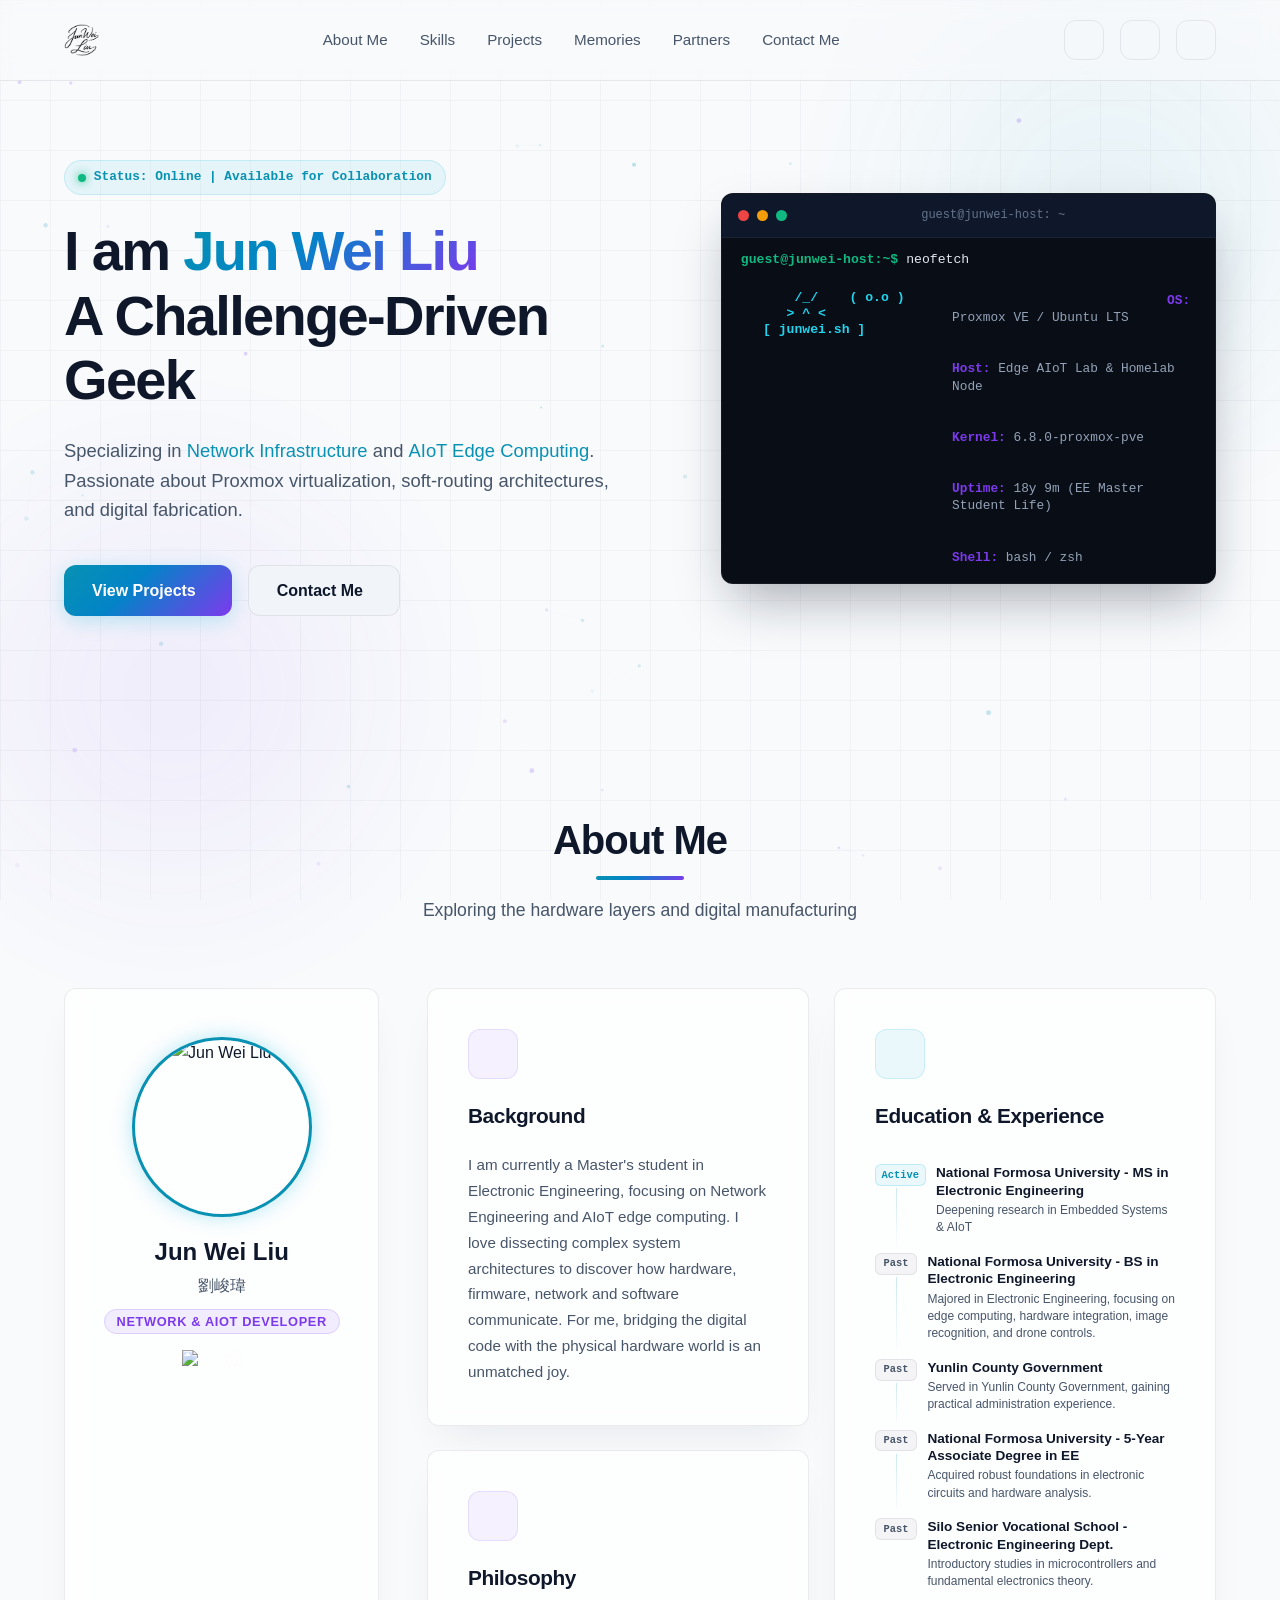
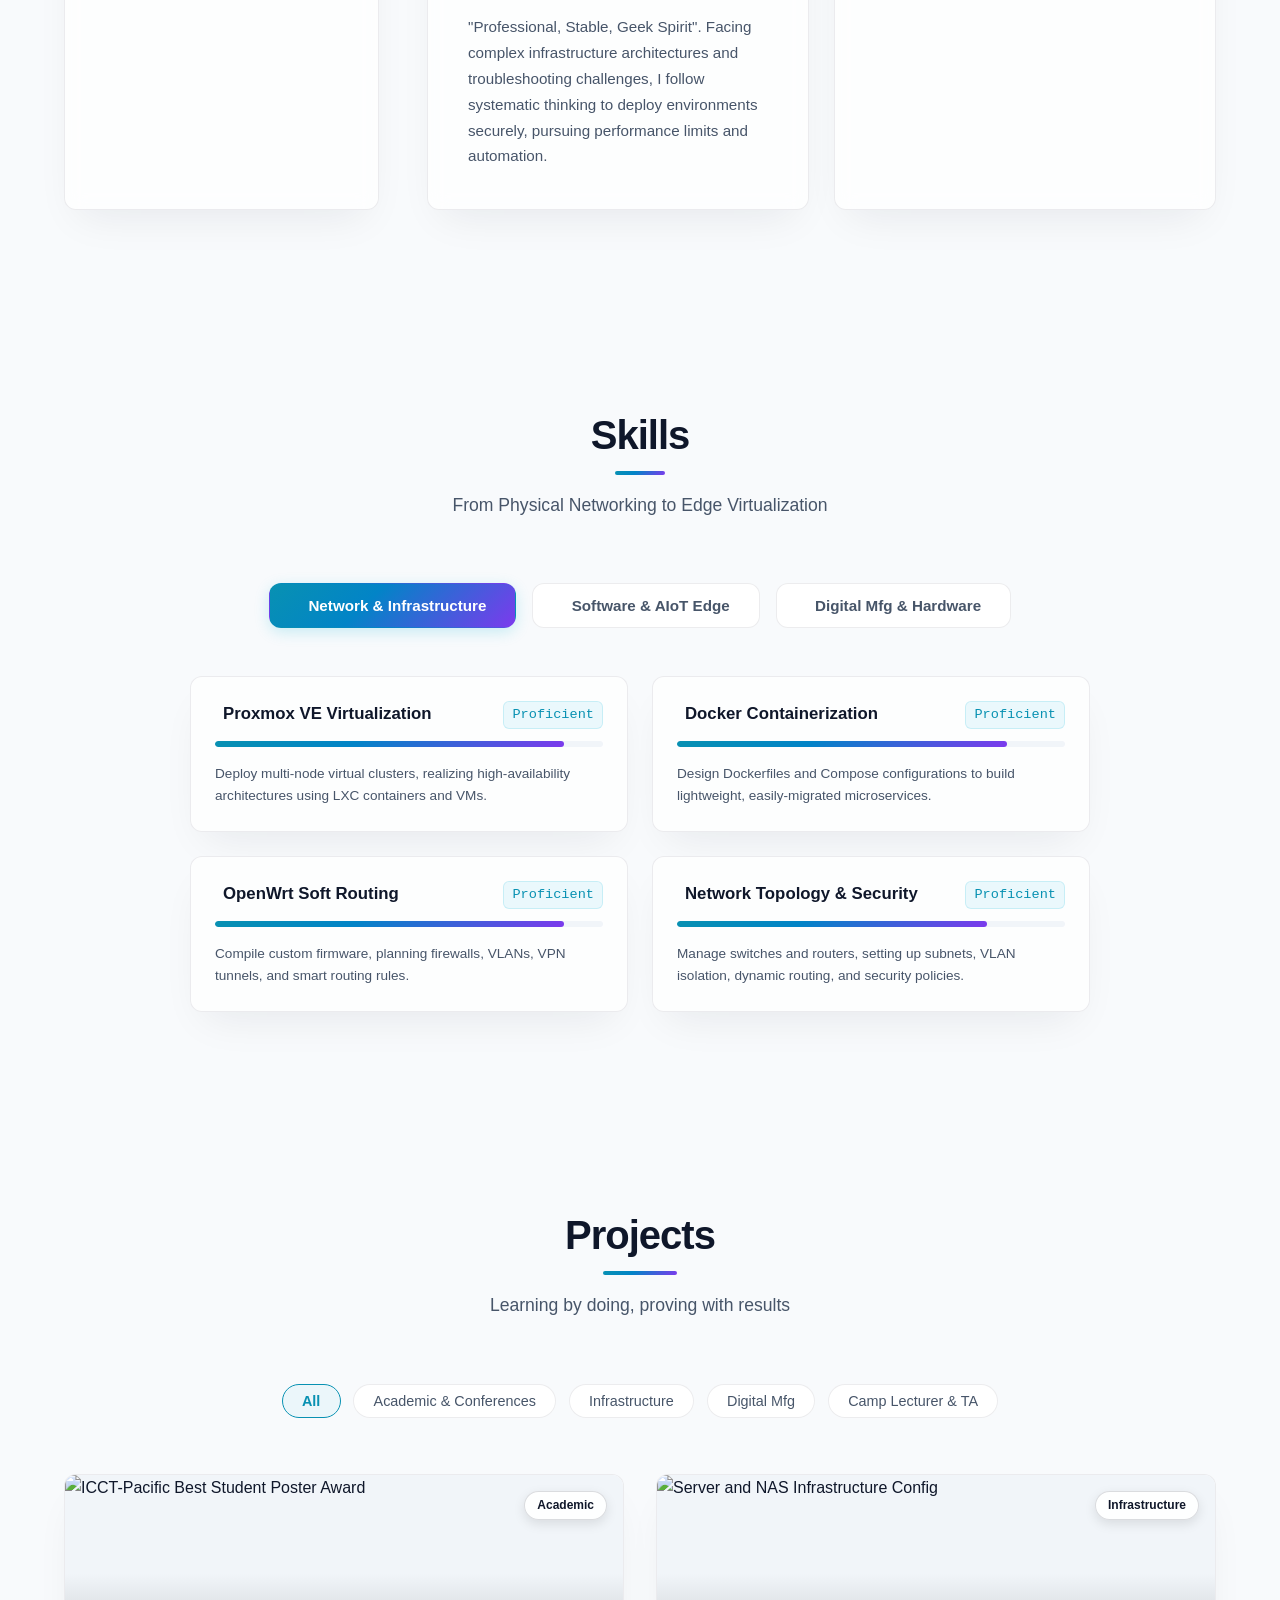
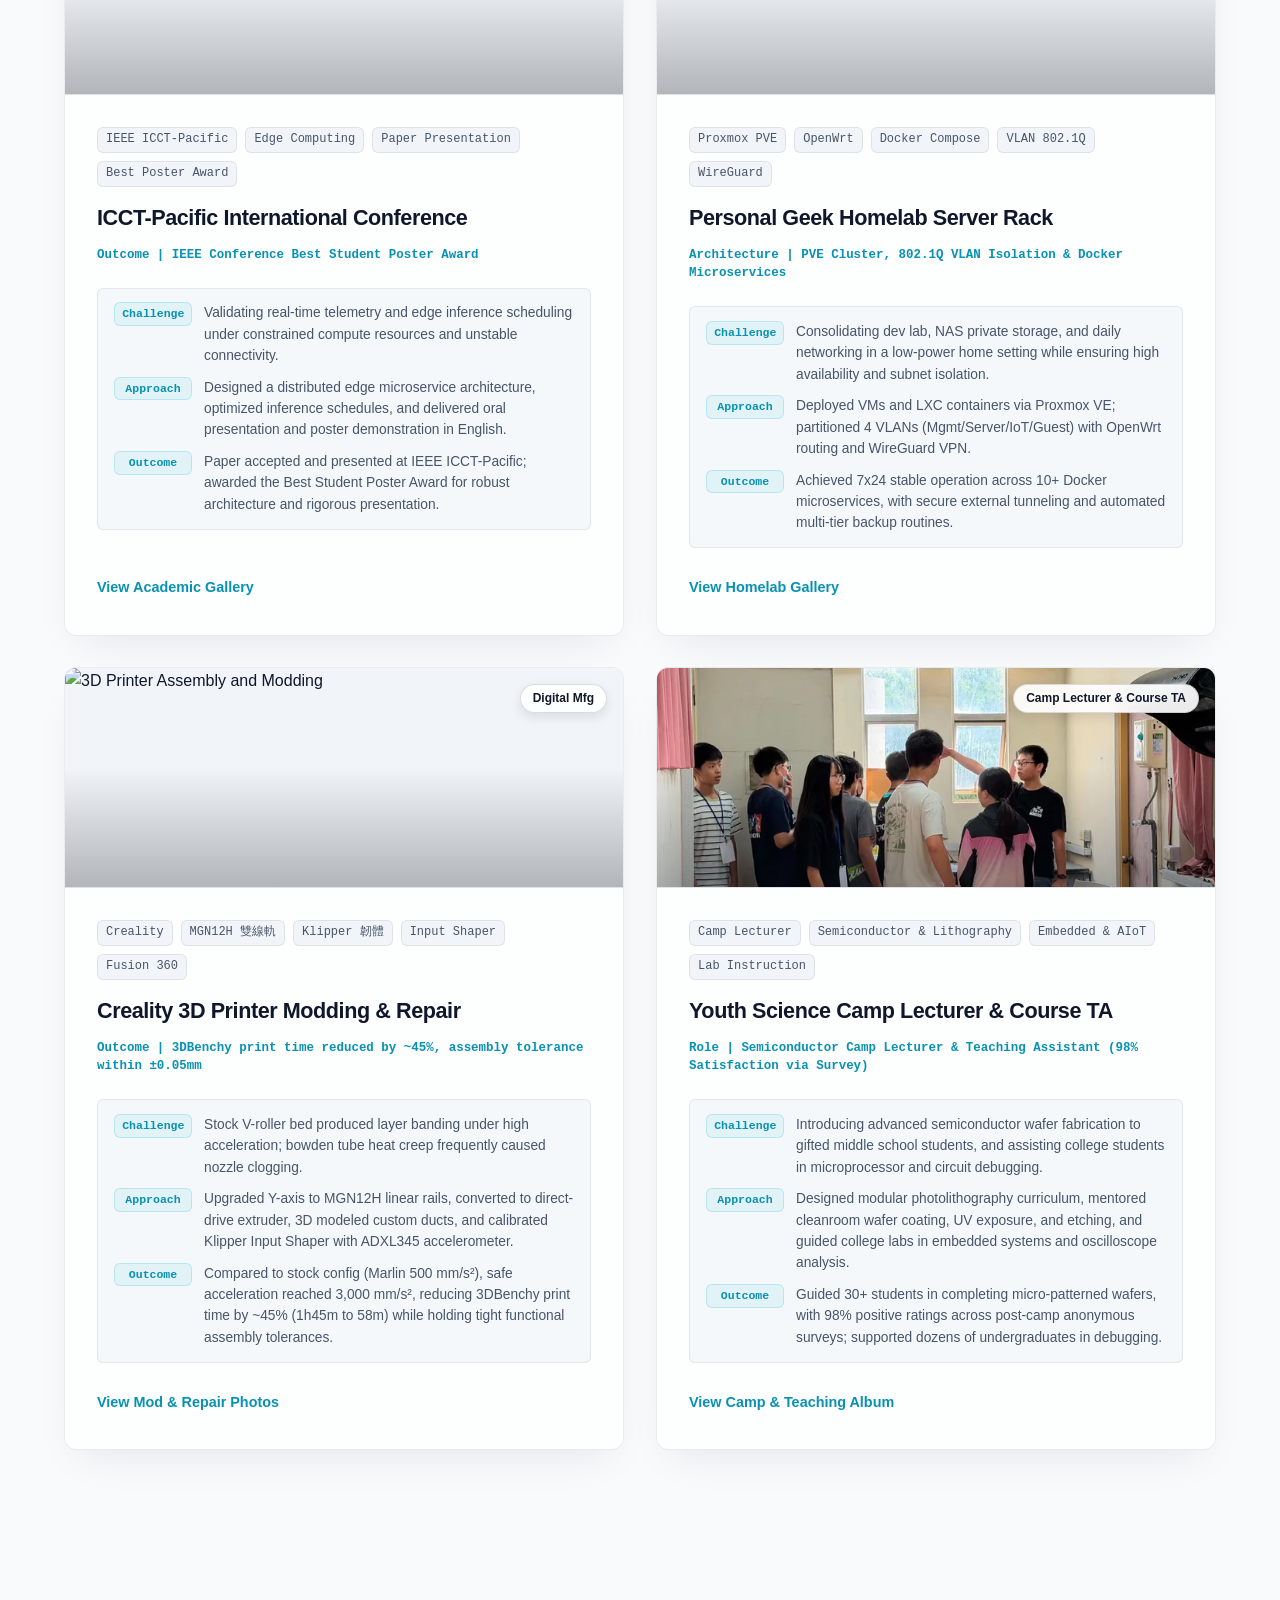
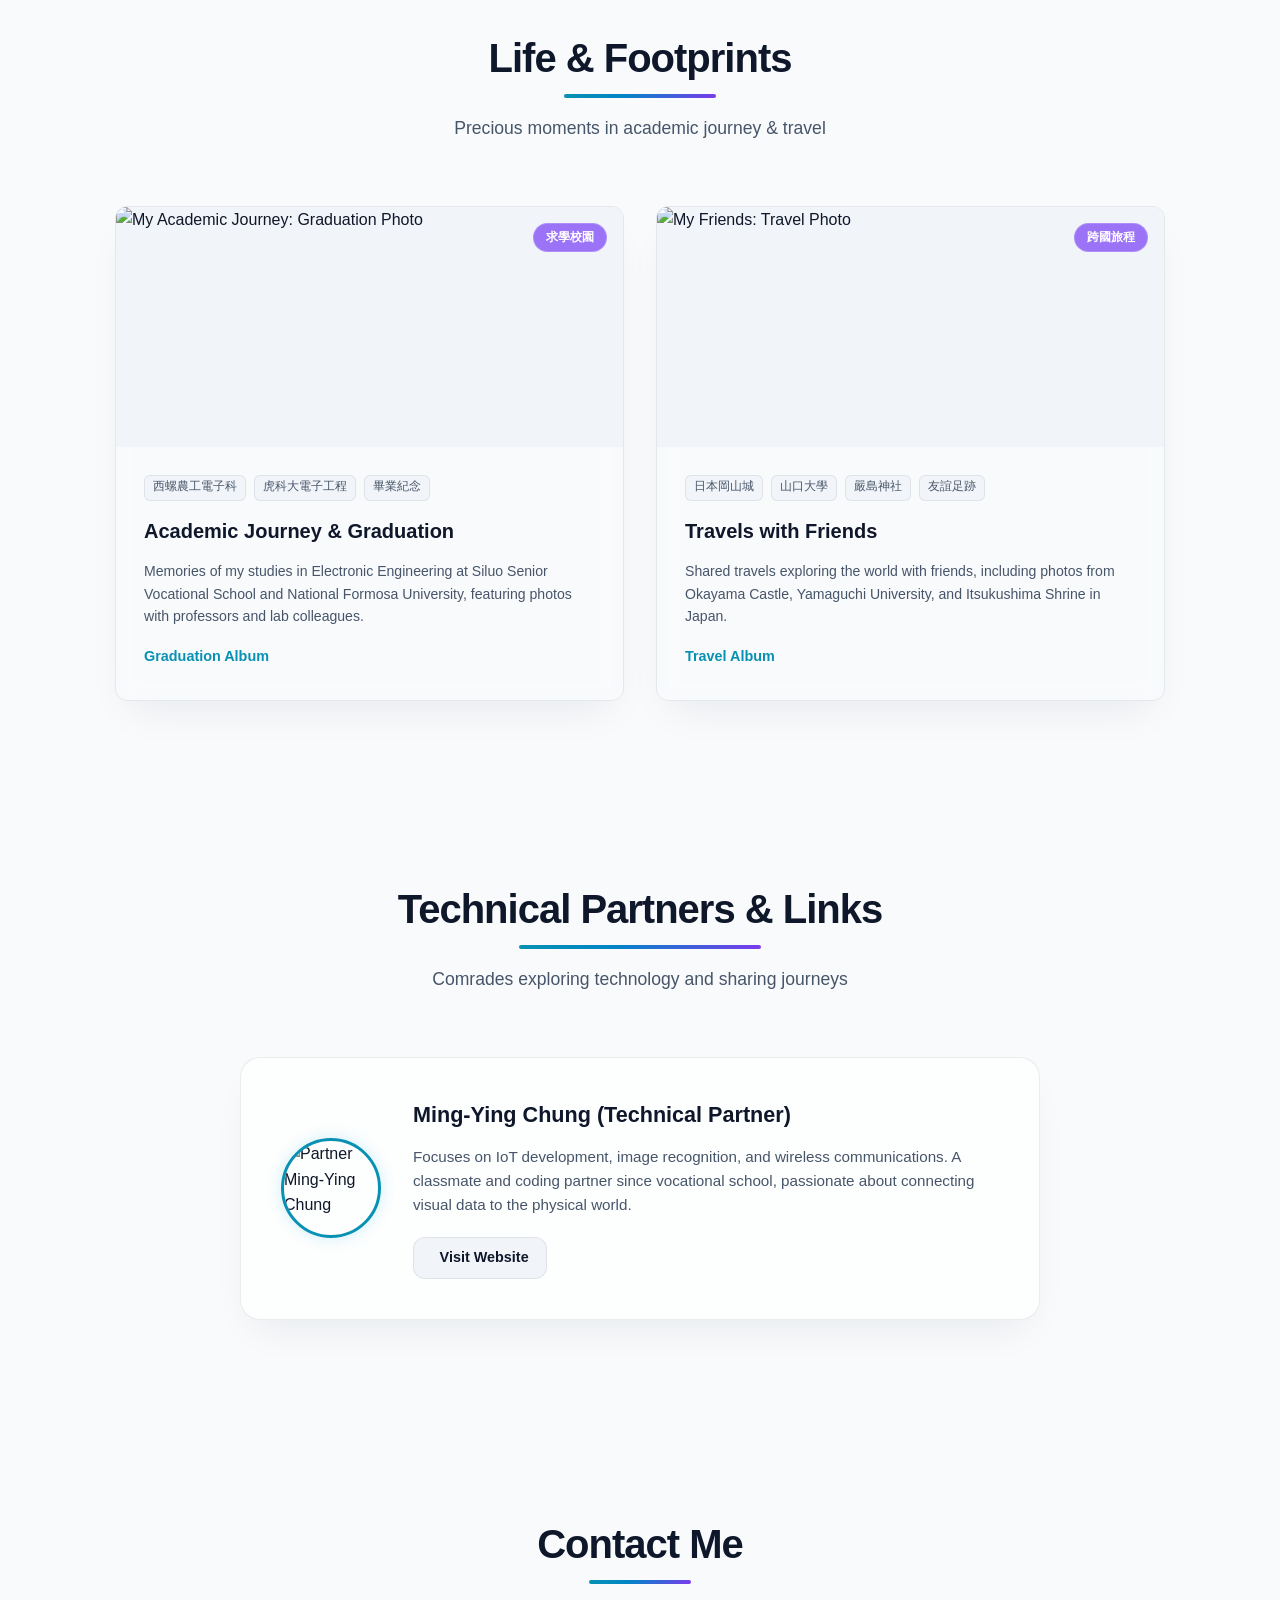
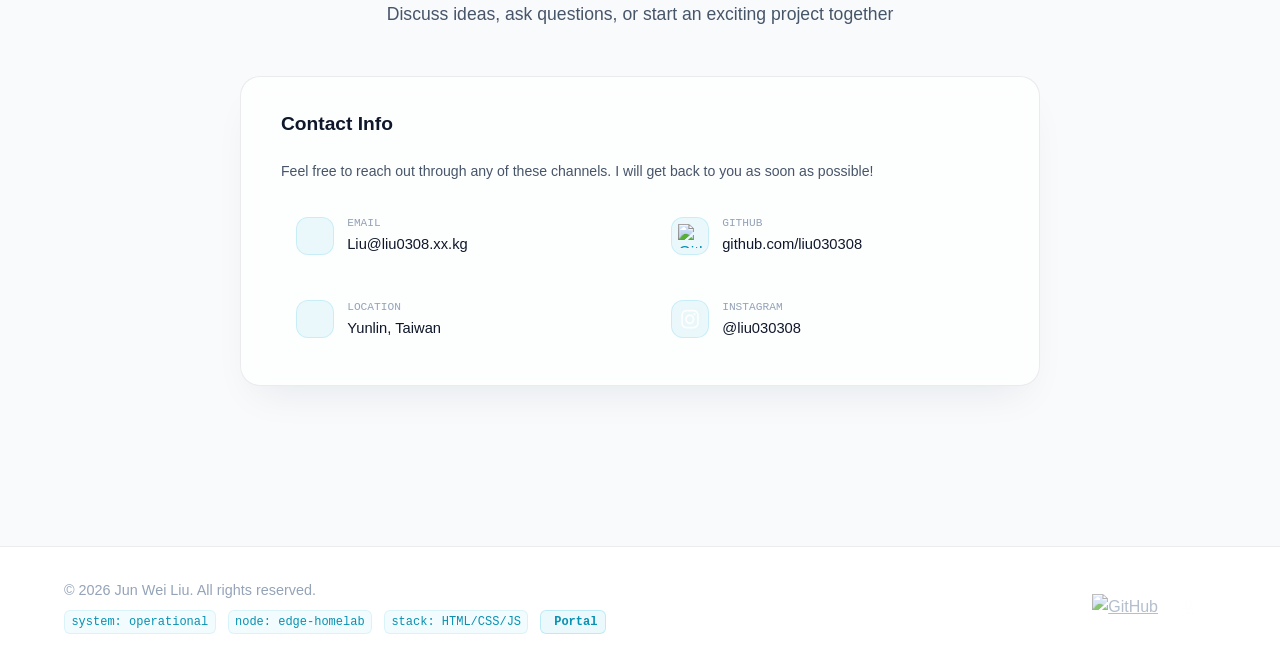
==== commit b12d5246: "Update personal website 2026-11-10 17:46:33" ====
--- a/index.html
+++ b/index.html
@@ -2,7 +2,18 @@
 <html lang="zh-TW" data-theme="dark" class="no-js">
 
 <head>
-    <script>document.documentElement.classList.replace('no-js', 'js');</script>
+    <script>
+        document.documentElement.classList.replace('no-js', 'js');
+        // Fail-safe: ensure content visibility even if script initialization encounters unexpected delays
+        window.addEventListener('DOMContentLoaded', function() {
+            setTimeout(function() {
+                var pendingReveals = document.querySelectorAll('.reveal:not(.visible)');
+                if (pendingReveals.length > 0) {
+                    pendingReveals.forEach(function(el) { el.classList.add('visible'); });
+                }
+            }, 1200);
+        });
+    </script>
     <meta charset="UTF-8">
     <meta name="viewport" content="width=device-width, initial-scale=1.0">
     <meta name="theme-color" content="#0b0f19" id="theme-color-meta">
@@ -29,7 +40,7 @@
     <script src="https://unpkg.com/lucide@0.468.0/dist/umd/lucide.min.js" defer></script>
 
     <!-- Main CSS -->
-    <link rel="stylesheet" href="index.css">
+    <link rel="stylesheet" href="index.css?v=20261110_11">
     <!-- PWA & Mobile Web App -->
     <link rel="manifest" href="manifest.json">
     <meta name="mobile-web-app-capable" content="yes">
@@ -117,11 +128,6 @@
                             </li>
                         </ul>
                     </div>
-
-                    <button class="btn-perf-toggle" data-i18n-aria-label="perf_toggle_aria"
-                        data-i18n-title="perf_toggle_title" aria-label="切換省電模式" title="切換省電模式">
-                        <i data-lucide="zap"></i>
-                    </button>
                     <button class="btn-theme-toggle" data-i18n-aria-label="theme_toggle_aria" aria-label="切換深淺色模式">
                         <i data-lucide="sun" class="sun-icon"></i>
                         <i data-lucide="moon" class="moon-icon"></i>
@@ -156,11 +162,6 @@
                         </li>
                     </ul>
                 </div>
-
-                <button class="btn-perf-toggle" id="perf-toggle" data-i18n-aria-label="perf_toggle_aria"
-                    data-i18n-title="perf_toggle_title" aria-label="切換省電模式" title="切換省電模式">
-                    <i data-lucide="zap"></i>
-                </button>
                 <button class="btn-theme-toggle" id="theme-toggle" data-i18n-aria-label="theme_toggle_aria"
                     aria-label="切換深淺色模式">
                     <i data-lucide="sun" class="sun-icon"></i>
@@ -408,7 +409,6 @@
                                         <div class="skill-progress-bar" data-progress="90%"></div>
                                     </div>
                                     <p class="skill-desc" data-i18n="skill_pve_desc">部署多節點虛擬集群，實現 LXC 容器與 VM 的高可用性架構。</p>
-                                    <a href="#proj-infra" class="skill-evidence" data-i18n="skill_ev_pve"><i data-lucide="arrow-up-right"></i> 佐證專案：Homelab 機櫃虛擬化叢集 ↗</a>
                                 </div>
                                 <div class="skill-item glassmorphism">
                                     <div class="skill-info">
@@ -420,7 +420,6 @@
                                         <div class="skill-progress-bar" data-progress="85%"></div>
                                     </div>
                                     <p class="skill-desc" data-i18n="skill_docker_desc">設計 Docker 檔案與 Compose 配置，構建輕量、易遷移的微服務環境。</p>
-                                    <a href="#proj-infra" class="skill-evidence" data-i18n="skill_ev_docker"><i data-lucide="arrow-up-right"></i> 佐證專案：微服務容器化與自動化部署 ↗</a>
                                 </div>
                                 <div class="skill-item glassmorphism">
                                     <div class="skill-info">
@@ -432,7 +431,6 @@
                                         <div class="skill-progress-bar" data-progress="90%"></div>
                                     </div>
                                     <p class="skill-desc" data-i18n="skill_openwrt_desc">編譯客製化韌體，規劃防火牆、VLAN、VPN 通道與智慧分流系統。</p>
-                                    <a href="#proj-infra" class="skill-evidence" data-i18n="skill_ev_openwrt"><i data-lucide="arrow-up-right"></i> 佐證專案：軟路由 VLAN 隔離與加密通道 ↗</a>
                                 </div>
                                 <div class="skill-item glassmorphism">
                                     <div class="skill-info">
@@ -444,7 +442,6 @@
                                         <div class="skill-progress-bar" data-progress="80%"></div>
                                     </div>
                                     <p class="skill-desc" data-i18n="skill_net_desc">管理網路交換機與路由器，設置多子網隔離、動態路由及防禦策略。</p>
-                                    <a href="#proj-infra" class="skill-evidence" data-i18n="skill_ev_net"><i data-lucide="arrow-up-right"></i> 佐證專案：多子網規劃與防火牆策略 ↗</a>
                                 </div>
                             </div>
                         </div>
@@ -462,7 +459,6 @@
                                         <div class="skill-progress-bar" data-progress="65%"></div>
                                     </div>
                                     <p class="skill-desc" data-i18n="skill_ros_desc">利用 ROS 2 框架開發無人機導航、感測器數據分析與自主避障邏輯。</p>
-                                    <a href="#proj-academic" class="skill-evidence" data-i18n="skill_ev_ros"><i data-lucide="arrow-up-right"></i> 佐證專案：無人機邊緣運算與自主導航 ↗</a>
                                 </div>
                                 <div class="skill-item glassmorphism">
                                     <div class="skill-info">
@@ -474,7 +470,6 @@
                                         <div class="skill-progress-bar" data-progress="80%"></div>
                                     </div>
                                     <p class="skill-desc" data-i18n="skill_embed_desc">編寫微控制器 (ESP32, STM32) 與單板電腦 (樹莓派, Jetson Nano) 控制程式。</p>
-                                    <a href="#proj-ta" class="skill-evidence" data-i18n="skill_ev_embed"><i data-lucide="arrow-up-right"></i> 佐證專案：微處理器實作與助教實驗指導 ↗</a>
                                 </div>
                                 <div class="skill-item glassmorphism">
                                     <div class="skill-info">
@@ -486,7 +481,6 @@
                                         <div class="skill-progress-bar" data-progress="65%"></div>
                                     </div>
                                     <p class="skill-desc" data-i18n="skill_ai_desc">在邊緣運算裝置上部署量化輕量模型 (YOLOv8) 進行即時物件偵測與追蹤。</p>
-                                    <a href="#proj-academic" class="skill-evidence" data-i18n="skill_ev_ai"><i data-lucide="arrow-up-right"></i> 佐證專案：輕量化模型量化與即時辨識 ↗</a>
                                 </div>
                                 <div class="skill-item glassmorphism">
                                     <div class="skill-info">
@@ -498,7 +492,6 @@
                                         <div class="skill-progress-bar" data-progress="80%"></div>
                                     </div>
                                     <p class="skill-desc" data-i18n="skill_linux_desc">使用版本控制與自動化腳本 (Bash, Ansible) 管理大規模主機運作。</p>
-                                    <a href="#proj-infra" class="skill-evidence" data-i18n="skill_ev_linux"><i data-lucide="arrow-up-right"></i> 佐證專案：Homelab 運維與自動化腳本管理 ↗</a>
                                 </div>
                             </div>
                         </div>
@@ -516,7 +509,6 @@
                                         <div class="skill-progress-bar" data-progress="95%"></div>
                                     </div>
                                     <p class="skill-desc" data-i18n="skill_3d_desc">熟練改裝 Creality 等機型，自組 Klipper 韌體核心，優化列印品質。</p>
-                                    <a href="#proj-mfg" class="skill-evidence" data-i18n="skill_ev_3d"><i data-lucide="arrow-up-right"></i> 佐證專案：Creality MGN 雙線軌與韌體調校 ↗</a>
                                 </div>
                                 <div class="skill-item glassmorphism">
                                     <div class="skill-info">
@@ -528,7 +520,6 @@
                                         <div class="skill-progress-bar" data-progress="70%"></div>
                                     </div>
                                     <p class="skill-desc" data-i18n="skill_cad_desc">使用 Fusion 360 進行機構設計，產出符合公差標準的工業級功能性零件。</p>
-                                    <a href="#proj-mfg" class="skill-evidence" data-i18n="skill_ev_cad"><i data-lucide="arrow-up-right"></i> 佐證專案：機構設計與耐公差功能件研發 ↗</a>
                                 </div>
                                 <div class="skill-item glassmorphism">
                                     <div class="skill-info">
@@ -540,7 +531,6 @@
                                         <div class="skill-progress-bar" data-progress="80%"></div>
                                     </div>
                                     <p class="skill-desc" data-i18n="skill_hw_desc">使用示波器與萬用表進行電路分析，能動手進行貼片元件銲接與維修。</p>
-                                    <a href="#proj-mfg" class="skill-evidence" data-i18n="skill_ev_hw"><i data-lucide="arrow-up-right"></i> 佐證專案：熱端散熱電路與貼片元件維修 ↗</a>
                                 </div>
                             </div>
                         </div>
@@ -924,7 +914,7 @@
     </button>
 
     <!-- Main JavaScript -->
-    <script src="script.js" defer></script>
+    <script src="script.js?v=20261110_11" defer></script>
 </body>
 
 </html>
--- a/index.css
+++ b/index.css
@@ -509,36 +509,7 @@
     transform: scale(1.05);
 }
 
-.btn-perf-toggle {
-    background: none;
-    border: 1px solid var(--border-color);
-    color: var(--text-primary);
-    width: 40px;
-    height: 40px;
-    border-radius: var(--radius-md);
-    cursor: pointer;
-    display: flex;
-    align-items: center;
-    justify-content: center;
-    transition: all var(--transition-fast);
-}
-
-.btn-perf-toggle:hover {
-    border-color: var(--accent-cyan);
-    color: var(--accent-cyan);
-    transform: scale(1.05);
-}
-
-.btn-perf-toggle.eco-mode {
-    color: #10b981;
-    border-color: rgba(16, 185, 129, 0.4);
-    background: rgba(16, 185, 129, 0.08);
-}
-
-.btn-perf-toggle.eco-mode:hover {
-    color: #34d399;
-    border-color: #10b981;
-}
+
 
 .sun-icon {
     display: none;
@@ -993,6 +964,16 @@
     transform: scale(1.1);
 }
 
+.lightbox-close:focus {
+    outline: none;
+}
+
+.lightbox-close:focus-visible {
+    outline: 2px solid var(--accent-cyan);
+    outline-offset: 4px;
+    border-radius: var(--radius-sm);
+}
+
 .lightbox-nav {
     position: absolute;
     background: rgba(255, 255, 255, 0.1);
@@ -1013,6 +994,15 @@
     color: #ffffff;
     border-color: transparent;
     transform: scale(1.05);
+}
+
+.lightbox-nav:focus {
+    outline: none;
+}
+
+.lightbox-nav:focus-visible {
+    outline: 2px solid var(--accent-cyan);
+    outline-offset: 2px;
 }
 
 .lightbox-nav.prev {
@@ -2021,8 +2011,7 @@
     .navbar .nav-actions > .lang-dropdown-container,
     .navbar .nav-actions > .tools-dropdown-container,
     .navbar .nav-actions > .game-dropdown-container,
-    .navbar .nav-actions > .btn-perf-toggle,
-    .navbar .nav-actions > .btn-theme-toggle {
+        .navbar .nav-actions > .btn-theme-toggle {
         display: none !important;
     }
 
@@ -2376,35 +2365,38 @@
     box-shadow: 0 10px 30px rgba(0, 0, 0, 0.08);
 }
 
-/* Scroll Reveal Animations */
-/* Reveal animations only active when JS is running (Progressive Enhancement) */
-html.js .reveal {
+/* Scroll Reveal Animations - Resilient Progressive Enhancement */
+.reveal {
+    opacity: 1;
+    transform: none;
+    transition: opacity 0.4s cubic-bezier(0.16, 1, 0.3, 1), transform 0.4s cubic-bezier(0.16, 1, 0.3, 1);
+    will-change: opacity, transform;
+}
+
+/* Hide ONLY when JS is verified active AND element has not yet scrolled into view */
+html.js .reveal:not(.visible) {
     opacity: 0;
     transform: translateY(30px);
-    transition: opacity 0.8s cubic-bezier(0.16, 1, 0.3, 1), transform 0.8s cubic-bezier(0.16, 1, 0.3, 1);
-    will-change: opacity, transform;
-}
-
-html.no-js .reveal {
+}
+
+html.js .reveal-left:not(.visible) {
+    transform: translateX(-40px);
+}
+
+html.js .reveal-right:not(.visible) {
+    transform: translateX(40px);
+}
+
+html.js .reveal-scale:not(.visible) {
+    transform: scale(0.95) translateY(20px);
+}
+
+/* Revealed state: highest priority guarantee */
+html.no-js .reveal,
+html.js .reveal.visible,
+.reveal.visible {
     opacity: 1 !important;
-    transform: none !important;
-}
-
-.reveal-left {
-    transform: translateX(-40px);
-}
-
-.reveal-right {
-    transform: translateX(40px);
-}
-
-.reveal-scale {
-    transform: scale(0.95) translateY(20px);
-}
-
-.reveal.visible {
-    opacity: 1;
-    transform: translate(0) scale(1);
+    transform: translate(0, 0) scale(1) !important;
 }
 
 /* Staggered transition delays */
@@ -2414,41 +2406,7 @@
 .delay-400 { transition-delay: 400ms; }
 .delay-500 { transition-delay: 500ms; }
 
-/* Performance (Eco) Mode Overrides */
-body.eco-mode {
-    --glass-blur: 0px;
-    --glass-bg: rgba(15, 23, 42, 0.95);
-}
-
-[data-theme="light"] body.eco-mode {
-    --glass-bg: rgba(255, 255, 255, 0.98);
-}
-
-body.eco-mode .bg-mesh {
-    animation: none !important;
-    display: none !important;
-}
-
-body.eco-mode #bg-particles {
-    display: none !important;
-}
-
-body.eco-mode .navbar {
-    background: var(--bg-secondary) !important;
-    backdrop-filter: none !important;
-    -webkit-backdrop-filter: none !important;
-}
-
-body.eco-mode .glassmorphism {
-    backdrop-filter: none !important;
-    -webkit-backdrop-filter: none !important;
-}
-
-body.eco-mode .navbar.scrolled {
-    background: var(--bg-secondary) !important;
-    backdrop-filter: none !important;
-    -webkit-backdrop-filter: none !important;
-}
+
 
 /* Tools Selector Dropdown Styling */
 .tools-dropdown-container {
@@ -3122,12 +3080,23 @@
     flex-direction: column;
     overflow: hidden;
     height: 100%;
+    border-radius: var(--radius-md);
+    background: var(--card-bg);
+    border: 1px solid var(--border-color);
+    box-shadow: var(--card-shadow);
+    transition: transform var(--transition-normal), box-shadow var(--transition-normal), border-color var(--transition-normal);
+}
+
+.memory-card:hover {
+    transform: translateY(-5px);
+    box-shadow: 0 16px 36px rgba(0, 0, 0, 0.35);
+    border-color: rgba(139, 92, 246, 0.4);
 }
 
 .memory-img-wrapper {
     position: relative;
     width: 100%;
-    height: 230px;
+    height: 240px;
     overflow: hidden;
     cursor: zoom-in;
     background: var(--bg-accent);
@@ -3138,6 +3107,7 @@
     height: 100%;
     object-fit: cover;
     transition: transform 0.6s cubic-bezier(0.1, 0.8, 0.2, 1);
+    display: block;
 }
 
 .memory-card:hover .memory-img {
@@ -3180,14 +3150,25 @@
     flex-grow: 1;
 }
 
-@media (max-width: 860px) {
+@media (max-width: 768px) {
     .memories-grid {
         grid-template-columns: 1fr;
+        gap: 1.5rem;
+    }
+    .memory-img-wrapper {
+        height: 210px;
+    }
+    .memory-info {
+        padding: 1.25rem;
     }
 }
 
 /* --- 13. Mobile Terminal Compact / Expand Mode ---------------------------- */
 .terminal-mobile-bar {
+    display: none;
+}
+
+.btn-terminal-expand {
     display: none;
 }
 
@@ -3228,7 +3209,7 @@
         display: inline-flex;
         align-items: center;
         gap: 0.4rem;
-        background: rgba(6, 182, 212, 0.1);
+        background: rgba(6, 182, 212, 0.12);
         border: 1px solid rgba(6, 182, 212, 0.3);
         color: var(--accent-cyan);
         padding: 0.4rem 1rem;
@@ -3242,7 +3223,7 @@
 
     .btn-terminal-expand:active,
     .btn-terminal-expand:hover {
-        background: rgba(6, 182, 212, 0.2);
+        background: rgba(6, 182, 212, 0.22);
         border-color: var(--accent-cyan);
         color: #ffffff;
     }
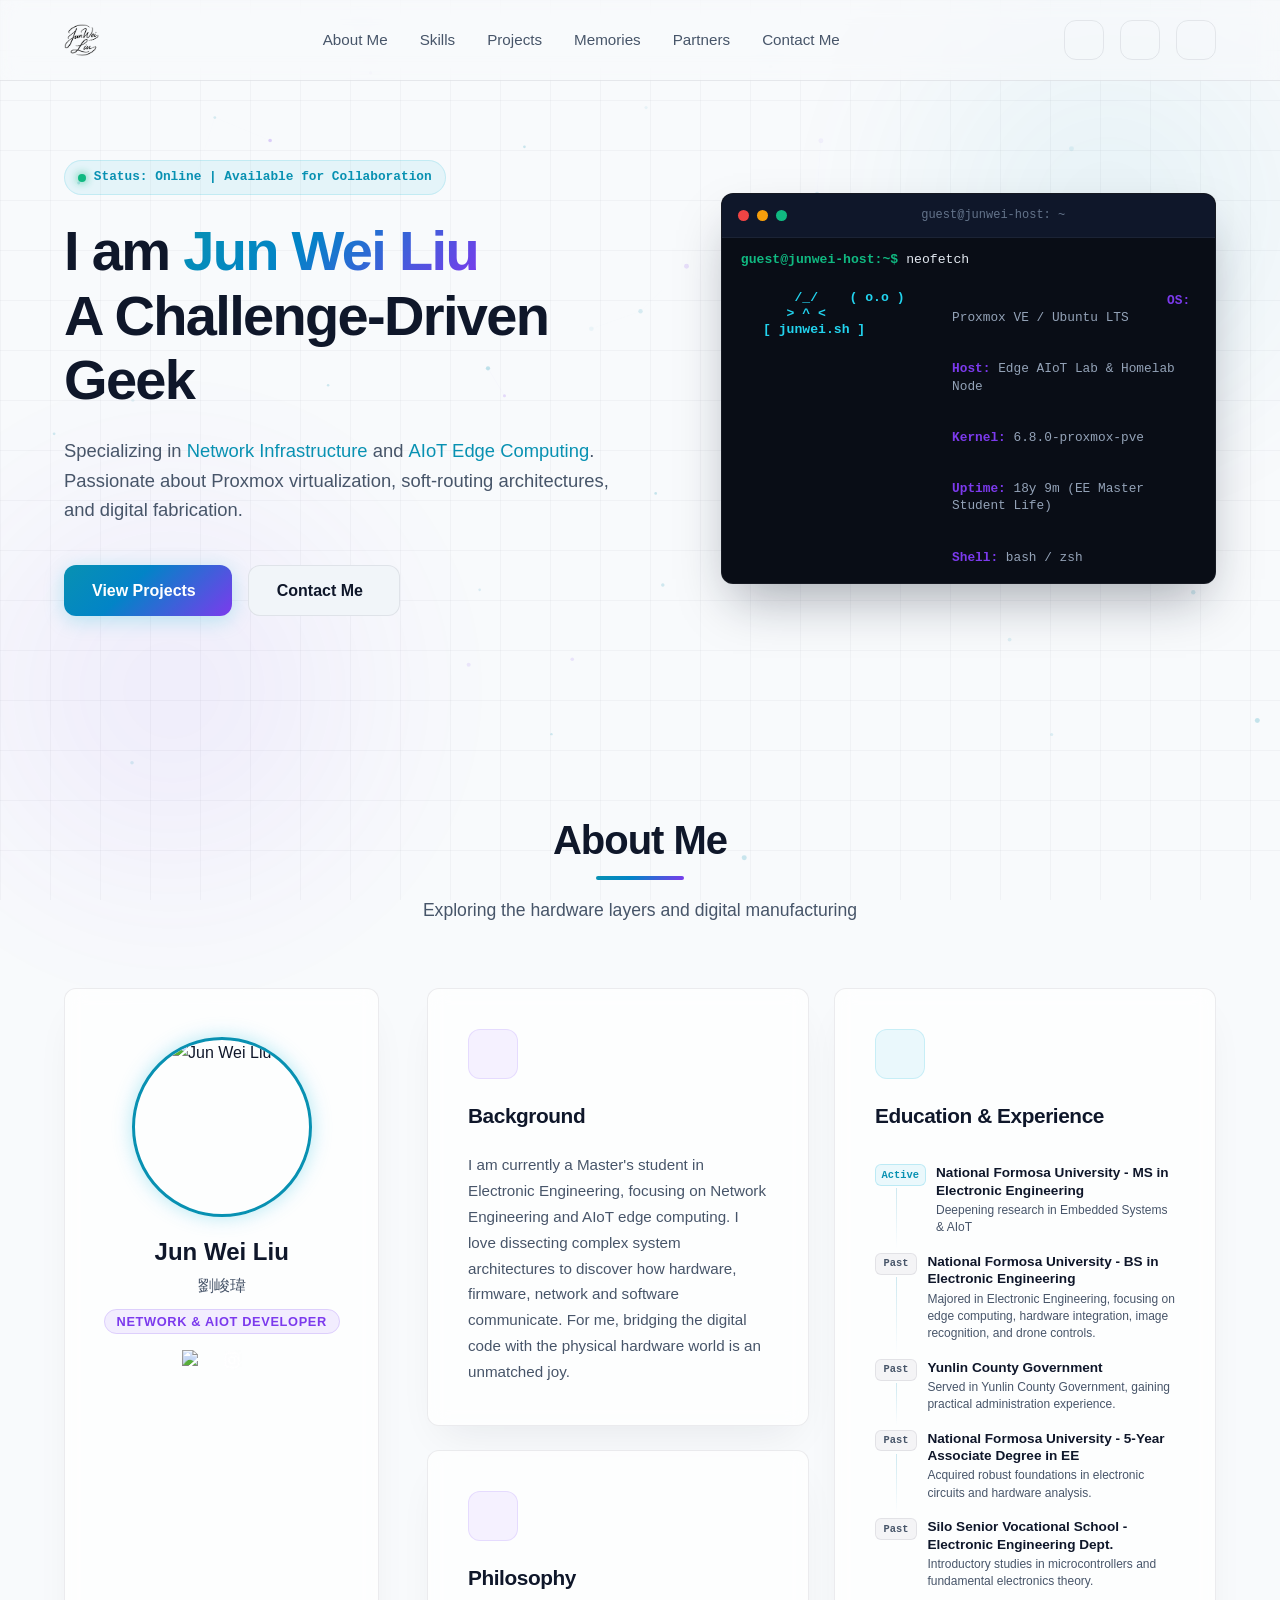
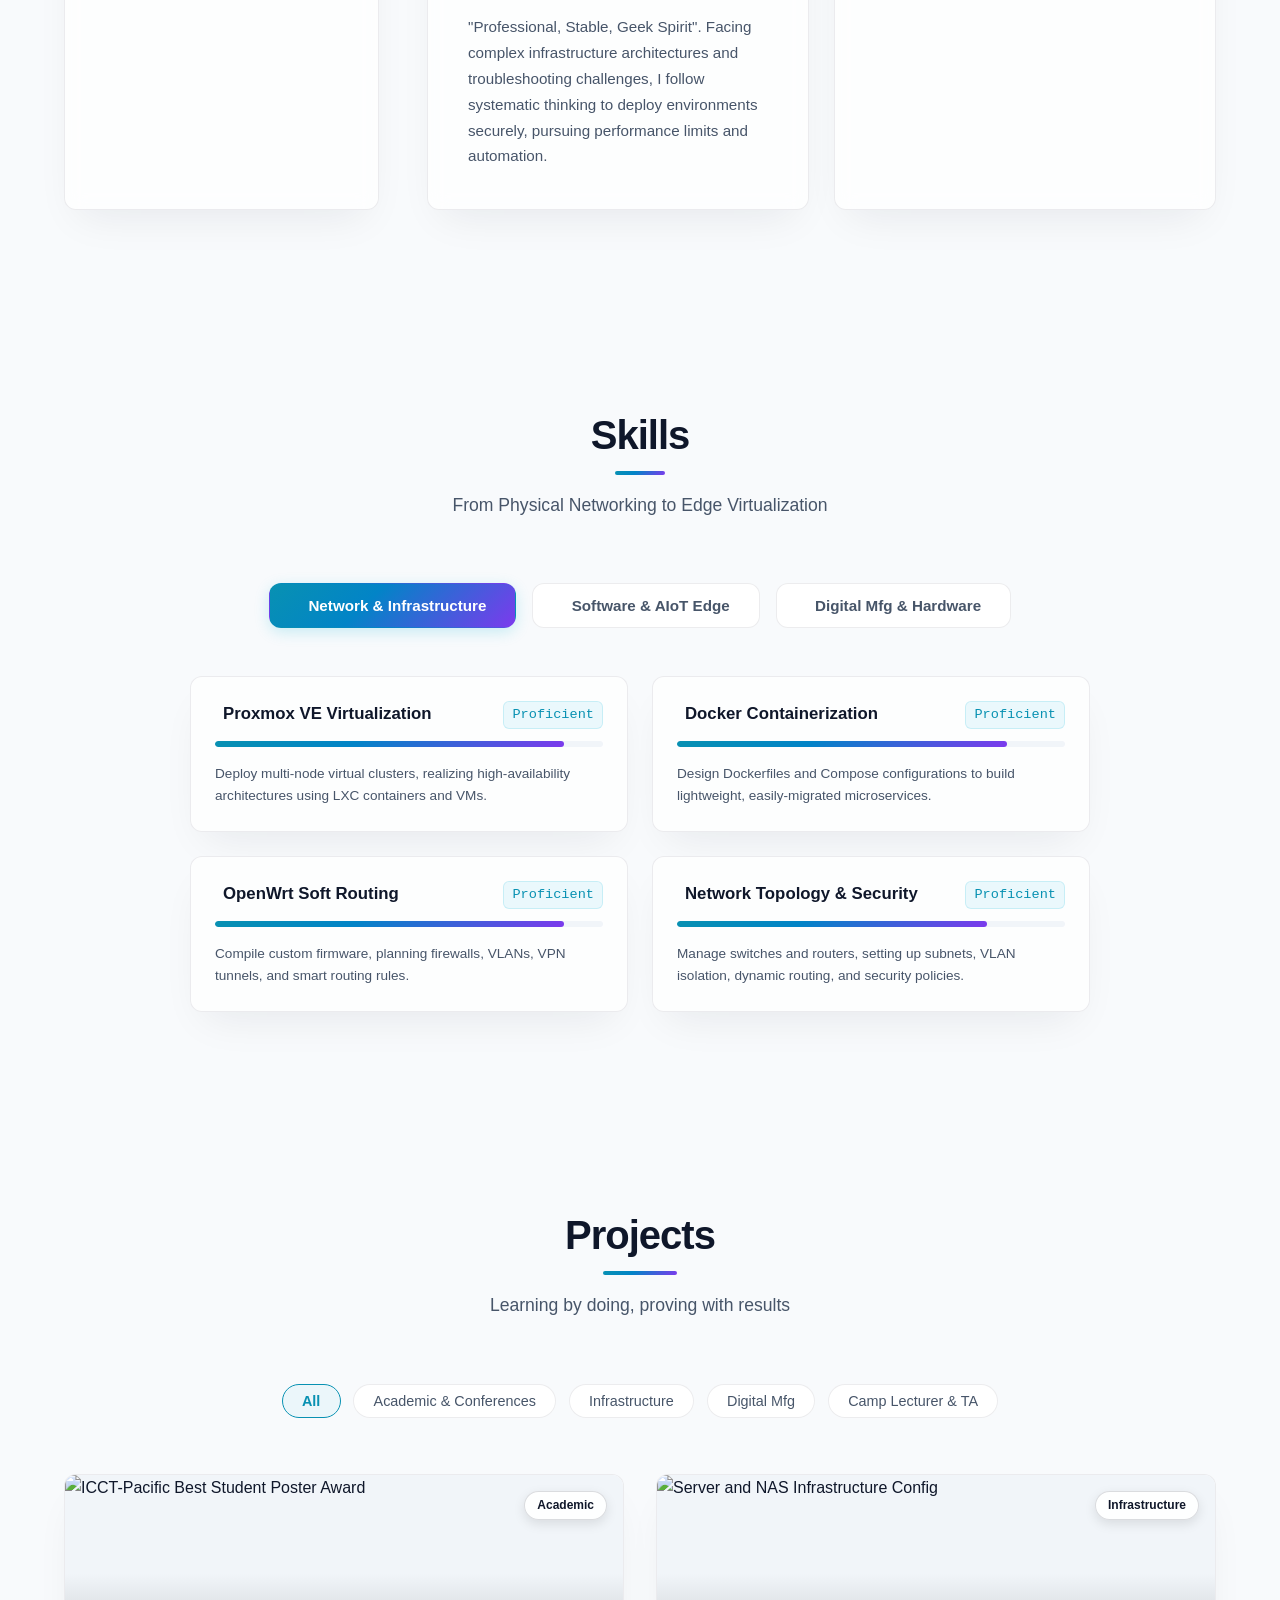
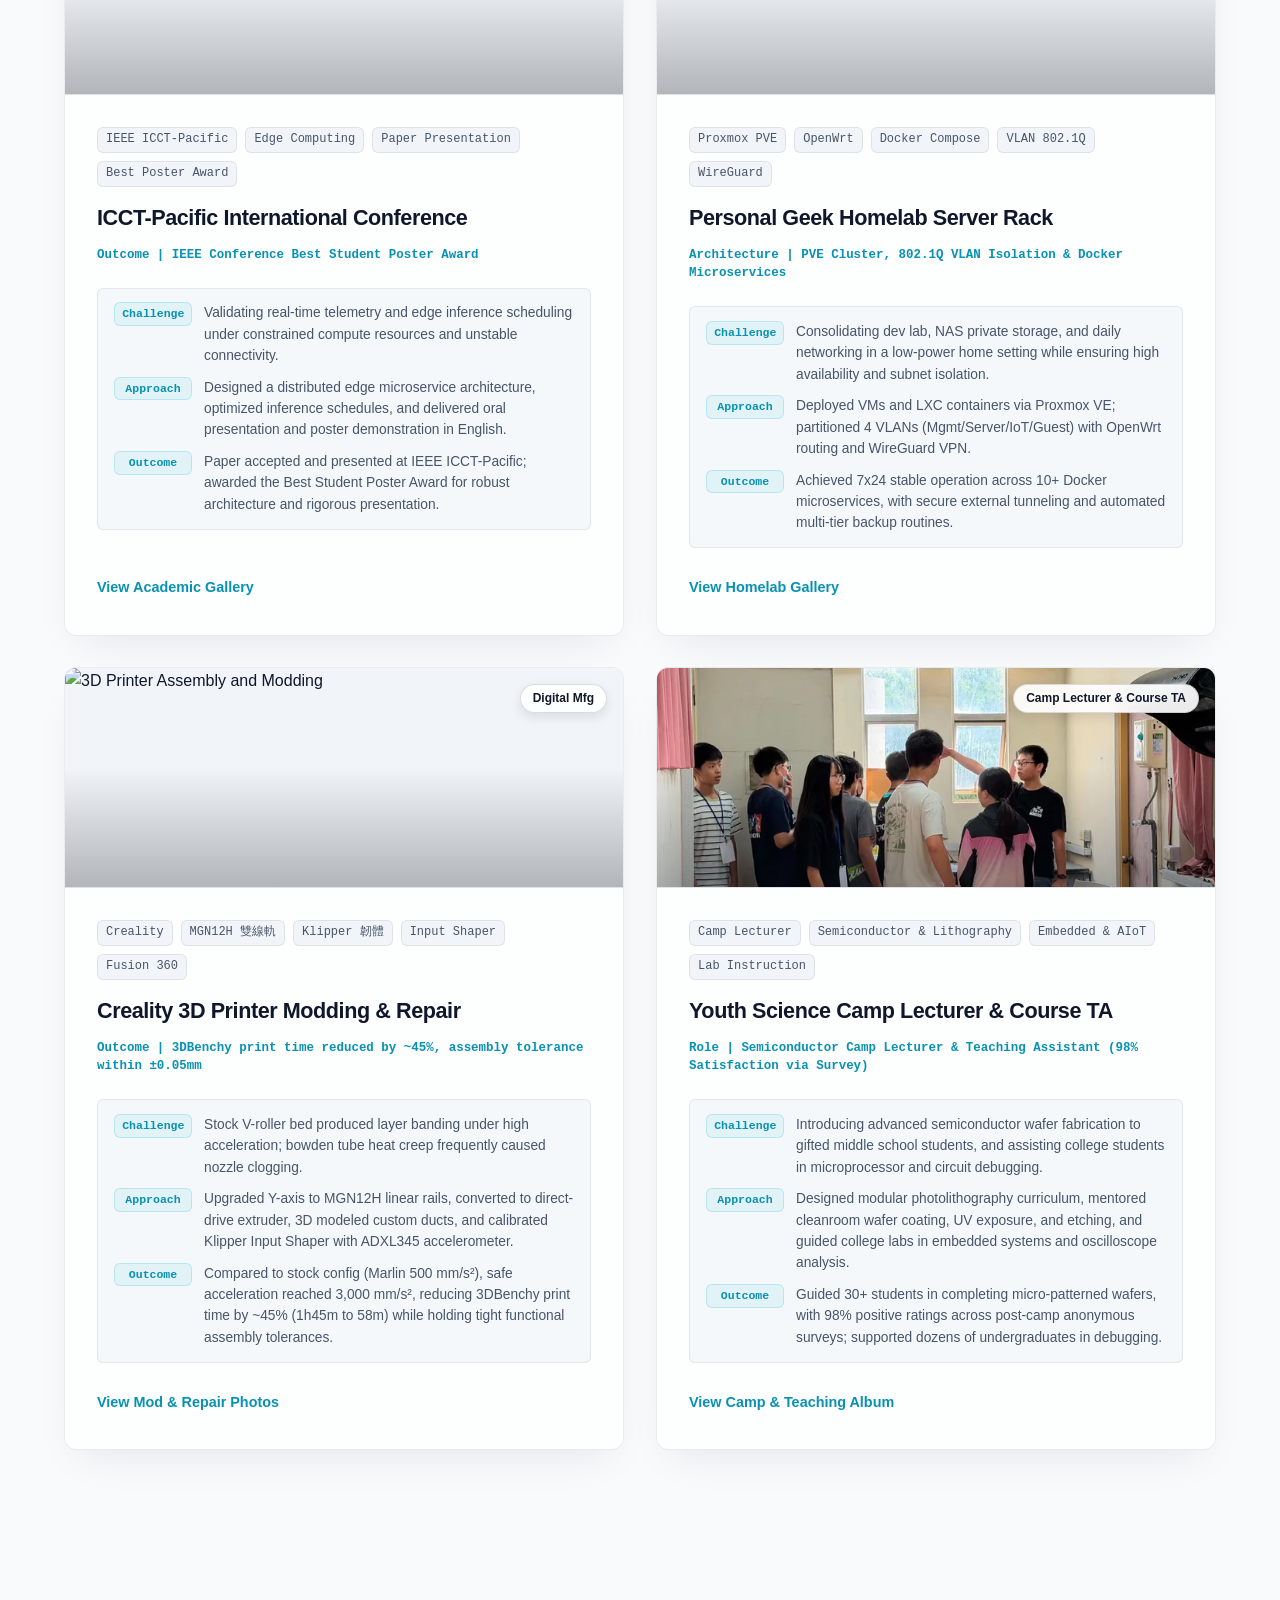
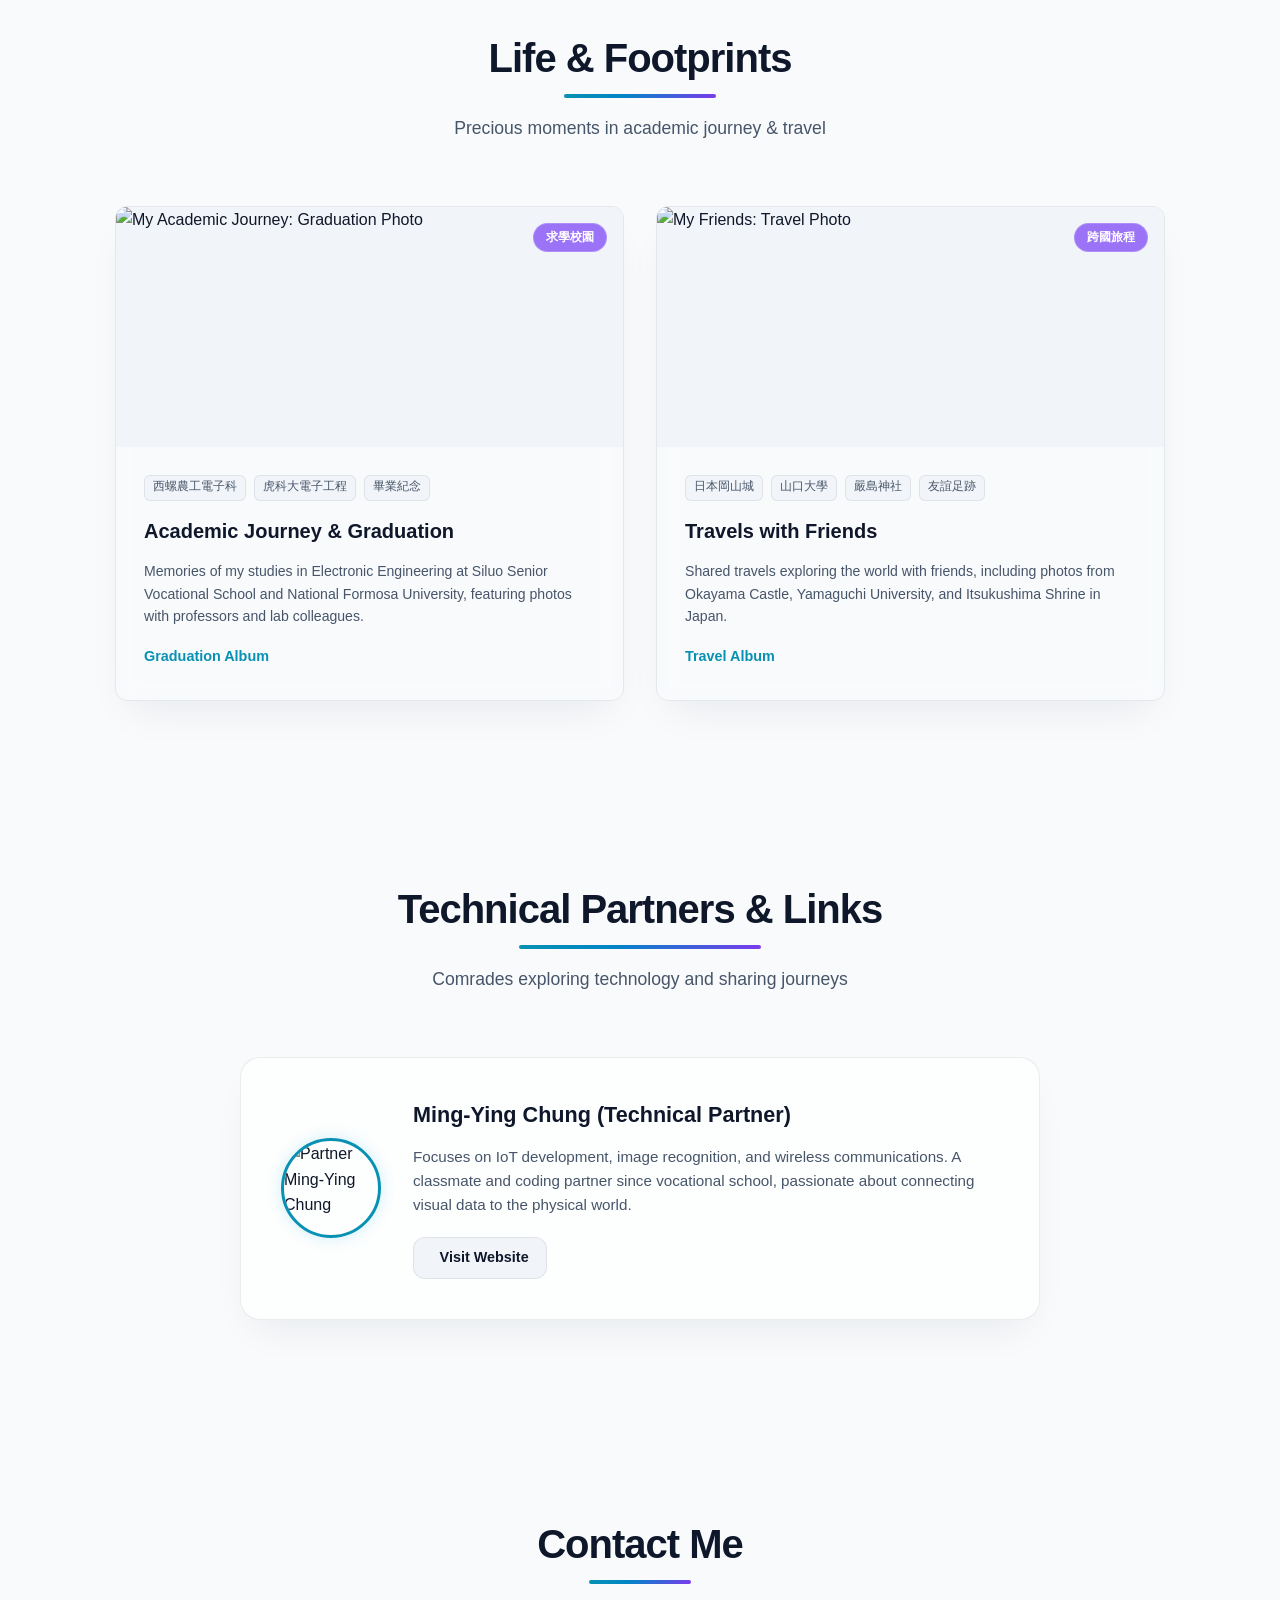
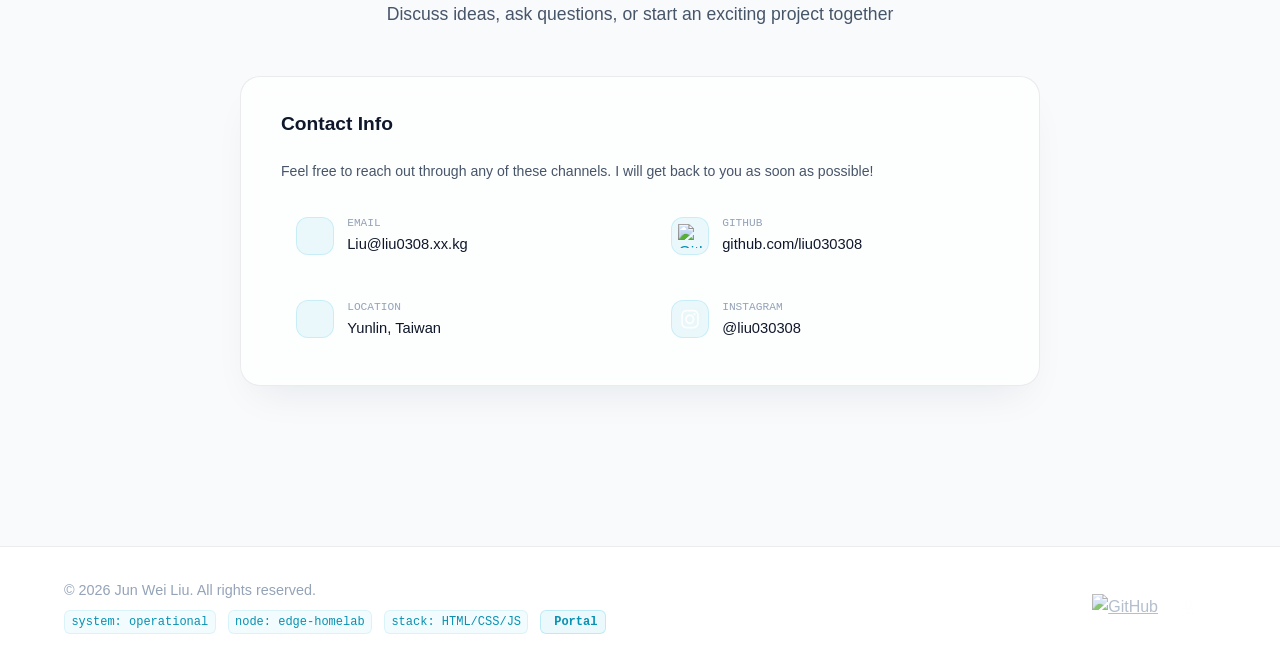
==== commit f2c37797: "Update personal website 2026-11-14 20:20:23" ====
--- a/index.html
+++ b/index.html
@@ -16,6 +16,7 @@
     </script>
     <meta charset="UTF-8">
     <meta name="viewport" content="width=device-width, initial-scale=1.0">
+    <meta name="color-scheme" content="light dark" id="color-scheme-meta">
     <meta name="theme-color" content="#0b0f19" id="theme-color-meta">
     <link rel="icon" href="assets/icon/pwa-192.png" type="image/png">
     <title data-i18n="page_title">劉峻瑋 | Jun Wei Liu</title>
@@ -36,11 +37,13 @@
         href="https://fonts.googleapis.com/css2?family=Outfit:wght@300;400;500;600;700;800&family=Fira+Code:wght@400;500;600&family=Noto+Sans+TC:wght@300;400;500;700&display=swap"
         rel="stylesheet">
 
-    <!-- Lucide Icons (version pinned for reproducible builds) -->
-    <script src="https://unpkg.com/lucide@0.468.0/dist/umd/lucide.min.js" defer></script>
+    <!-- Lucide Icons (version pinned with Subresource Integrity) -->
+    <script src="https://unpkg.com/lucide@0.468.0/dist/umd/lucide.min.js" defer
+        integrity="sha384-uTYyvsSSUZeaPhb5RbKlQa0zY/WpX/QHfvg2mczXyBQOpkWPEDy9lczyp+w7SKXu"
+        crossorigin="anonymous" referrerpolicy="no-referrer"></script>
 
     <!-- Main CSS -->
-    <link rel="stylesheet" href="index.css?v=20261110_11">
+    <link rel="stylesheet" href="index.css?v=20261114_01">
     <!-- PWA & Mobile Web App -->
     <link rel="manifest" href="manifest.json">
     <meta name="mobile-web-app-capable" content="yes">
@@ -914,7 +917,7 @@
     </button>
 
     <!-- Main JavaScript -->
-    <script src="script.js?v=20261110_11" defer></script>
+    <script src="script.js?v=20261114_01" defer></script>
 </body>
 
 </html>
--- a/index.css
+++ b/index.css
@@ -1,6 +1,8 @@
 /* CSS Design System for Jun Wei Liu's Geek Portfolio */
 
 :root {
+    color-scheme: light dark;
+
     /* Fonts */
     --font-sans: 'Outfit', 'Noto Sans TC', sans-serif;
     --font-mono: 'Fira Code', monospace;
@@ -37,6 +39,17 @@
     --radius-md: 12px;
     --radius-lg: 20px;
     --radius-full: 9999px;
+}
+
+
+:root:has(> head > meta[name="color-scheme"][content="dark"]),
+:root[data-theme="dark"] {
+    color-scheme: dark;
+}
+
+:root:has(> head > meta[name="color-scheme"][content="light"]),
+:root[data-theme="light"] {
+    color-scheme: light;
 }
 
 /* Light Mode Override */
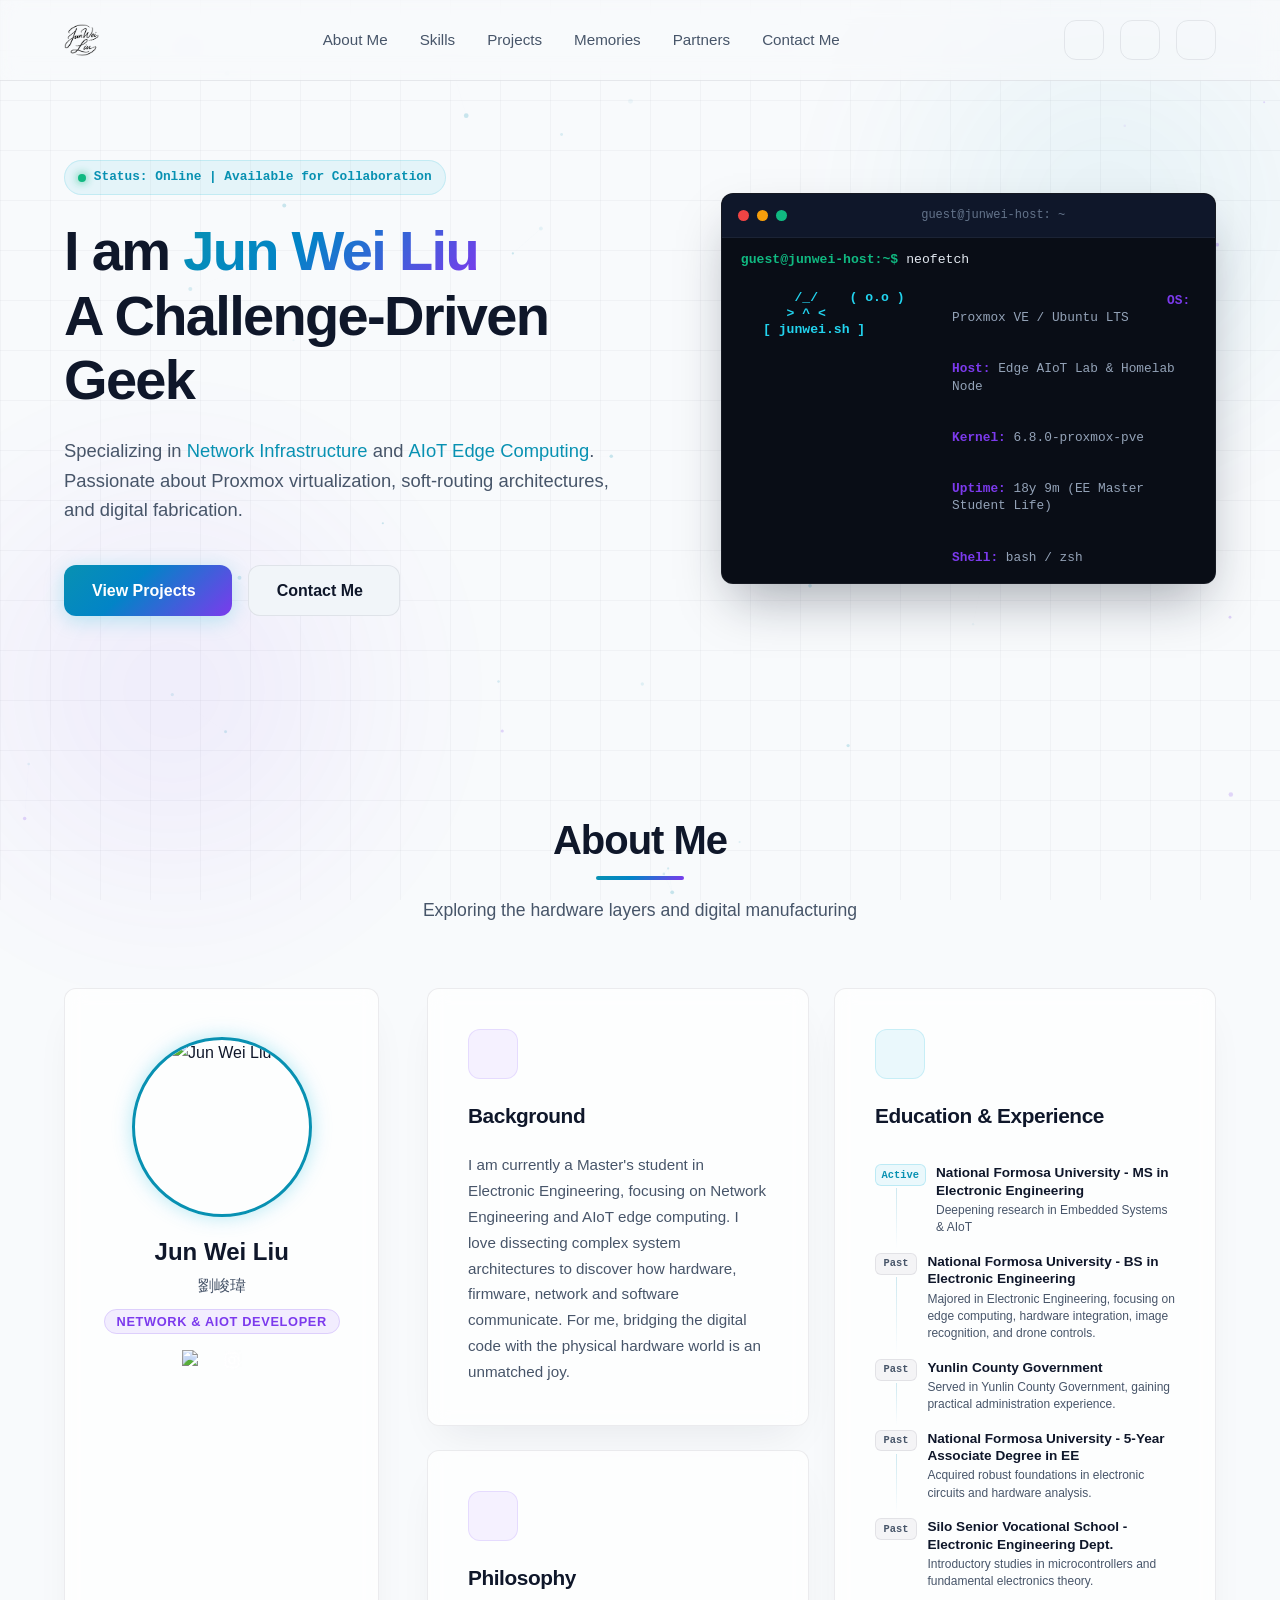
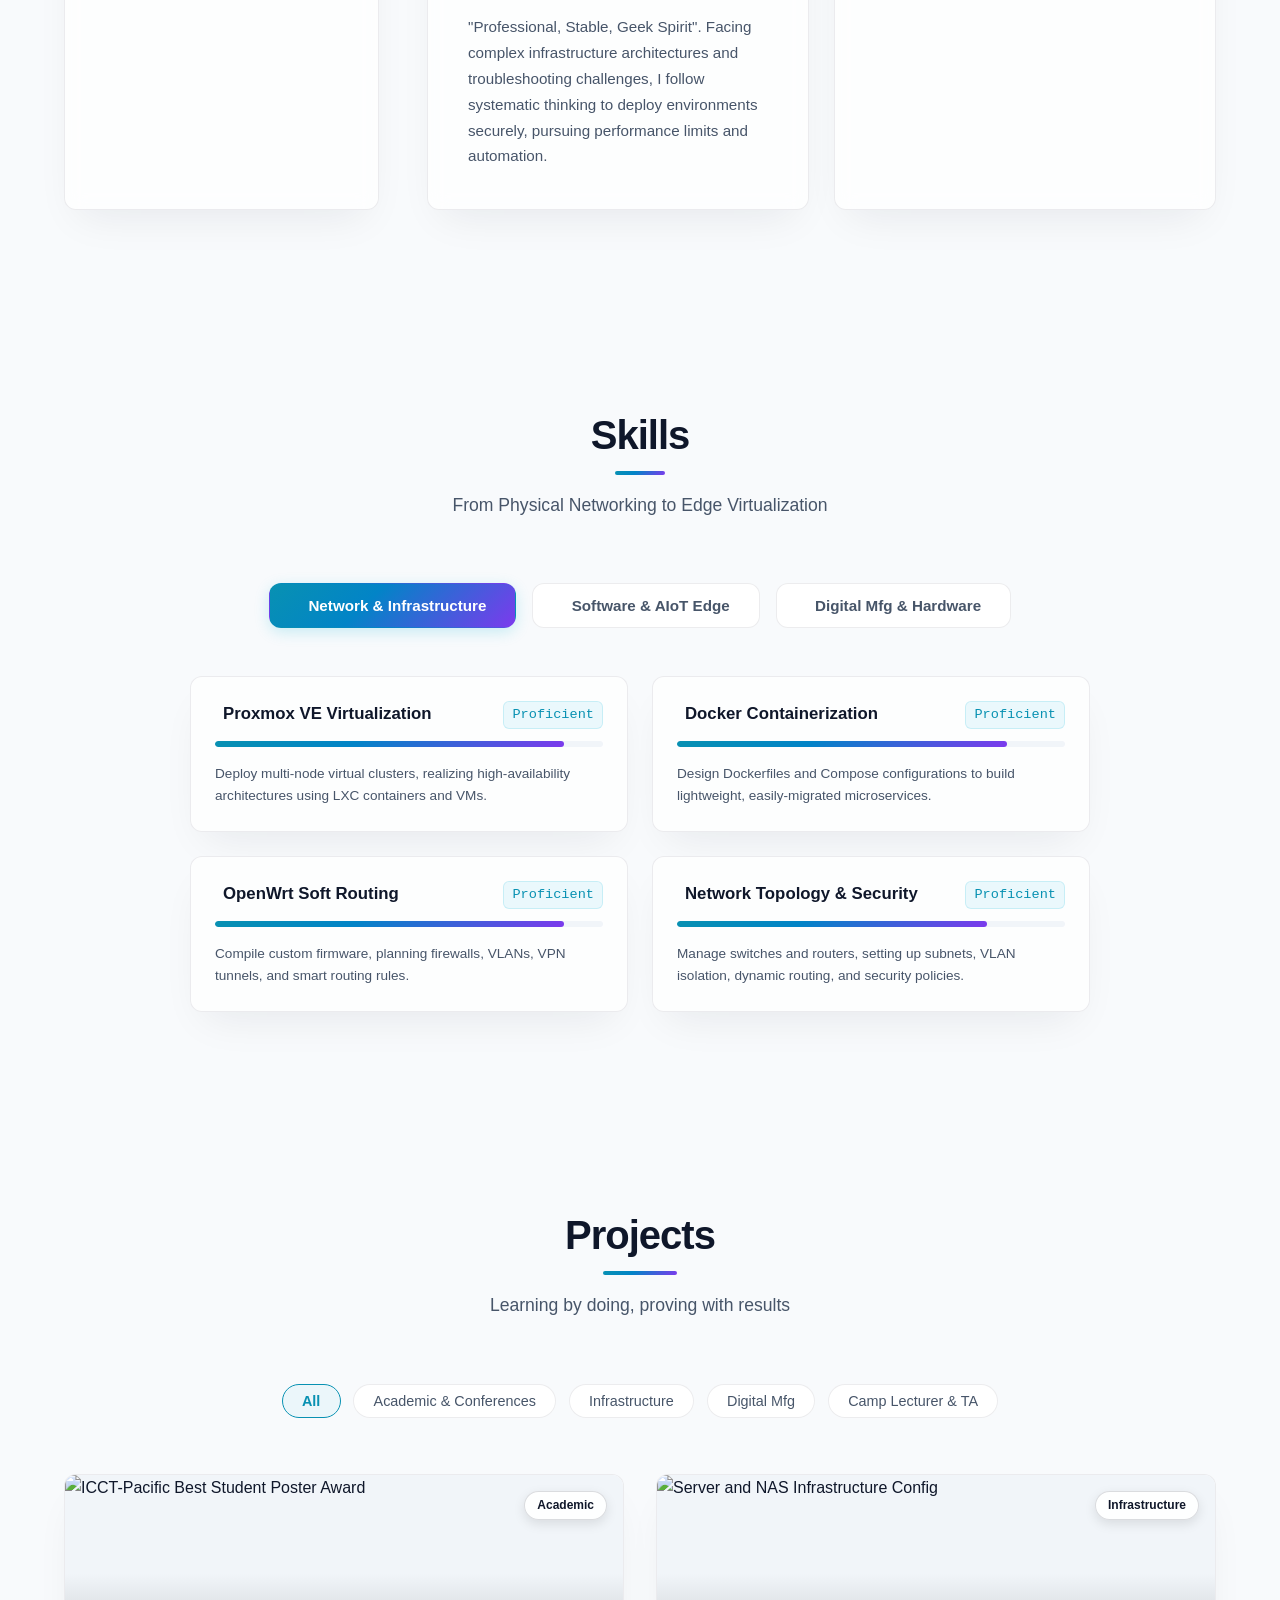
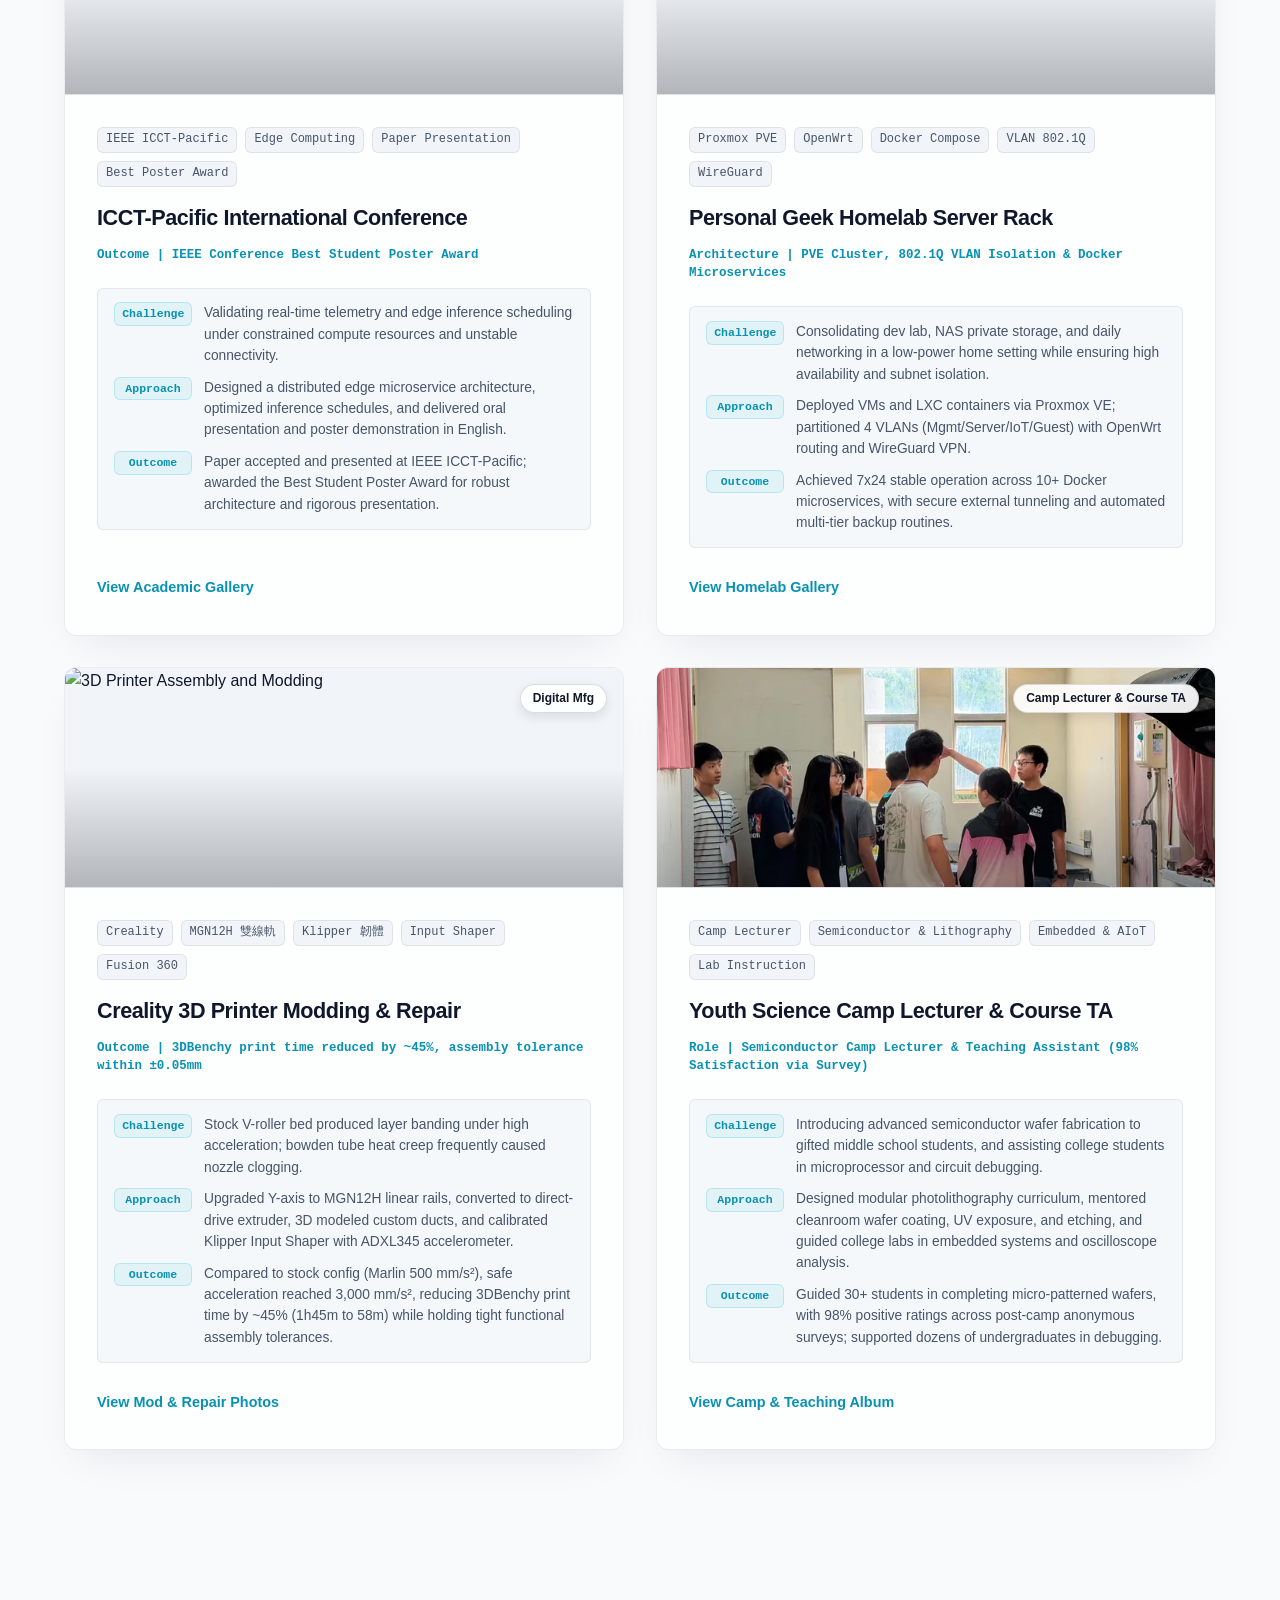
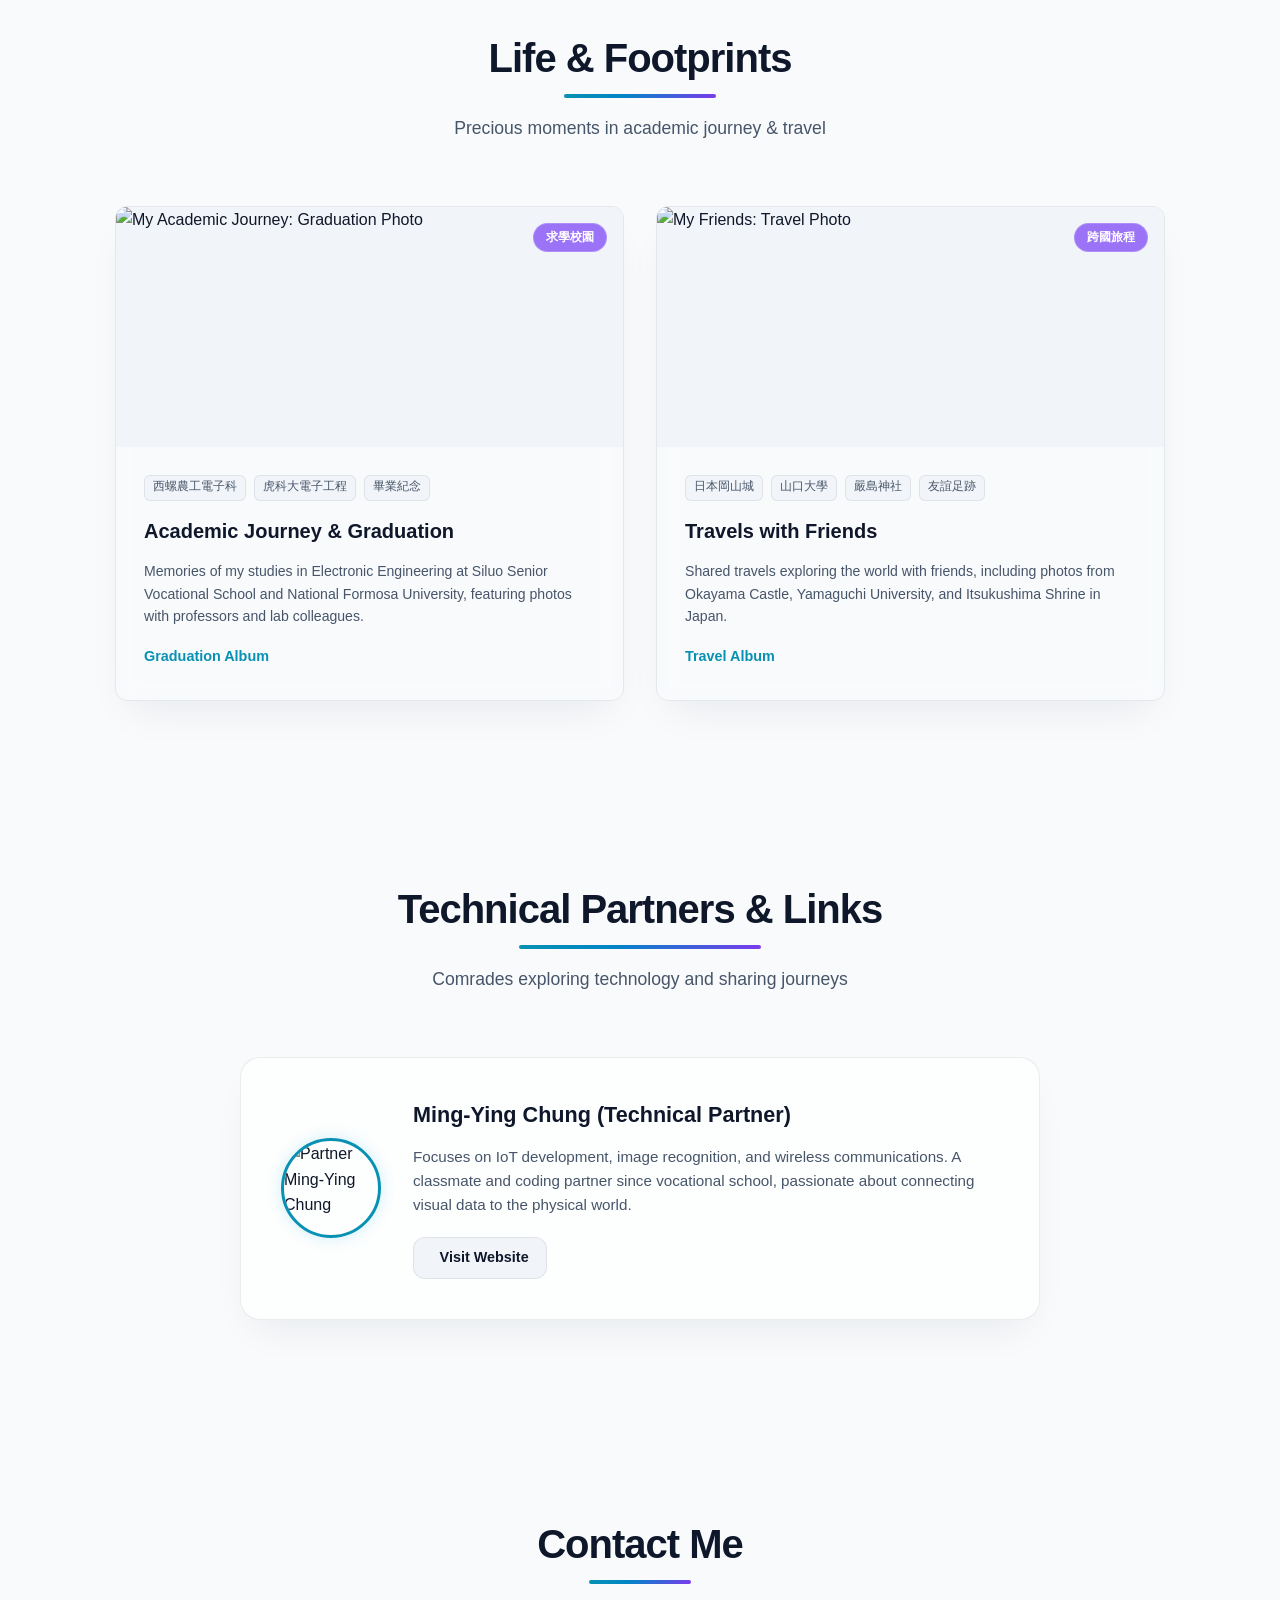
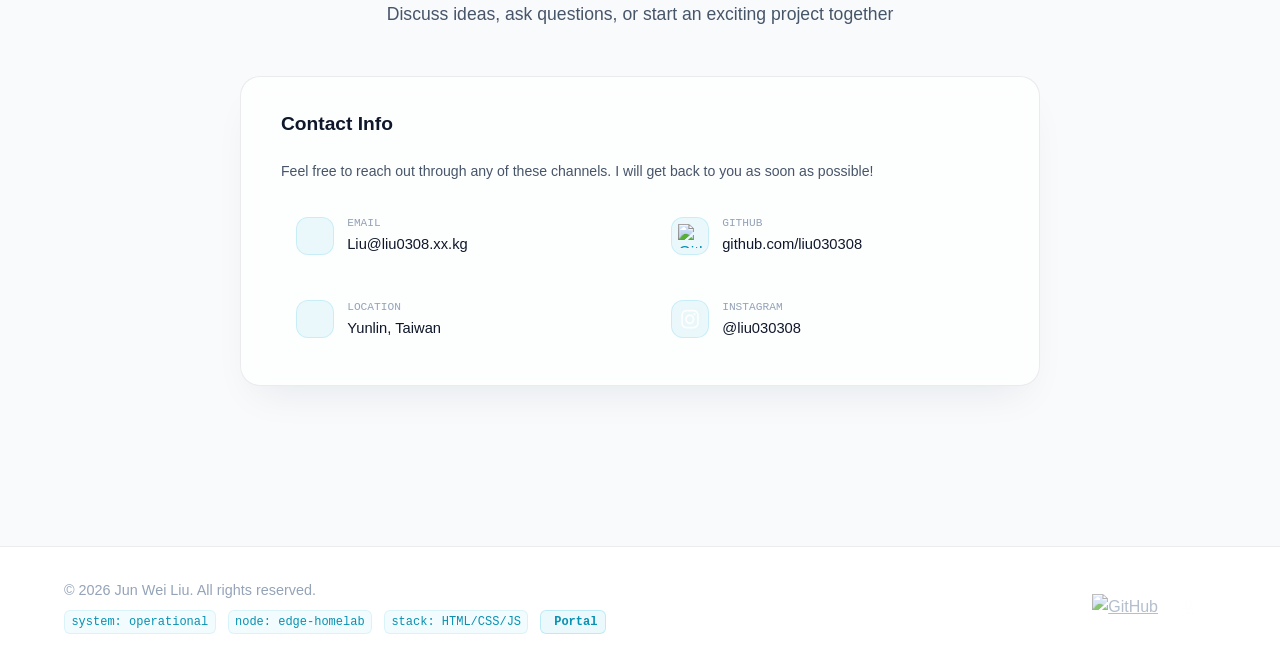
==== commit ca552777: "Update personal website 2026-11-14 20:44:39" ====
--- a/index.html
+++ b/index.html
@@ -26,9 +26,10 @@
 
     <!-- Open Graph / Facebook -->
     <meta property="og:type" content="website">
+    <meta property="og:url" content="https://xn--bfry6vtzs.tw/">
     <meta property="og:title" content="劉峻瑋 | Jun Wei Liu">
     <meta property="og:description" content="網路工程師與 AIoT/邊緣運算開發者個人網站。專注於 Proxmox、Docker、ROS 2、3D 列印。">
-    <meta property="og:image" content="assets/profile/og-preview.webp">
+    <meta property="og:image" content="https://xn--bfry6vtzs.tw/assets/profile/og-preview.webp">
 
     <!-- Fonts -->
     <link rel="preconnect" href="https://fonts.googleapis.com">
@@ -57,10 +58,11 @@
     <meta http-equiv="X-Content-Type-Options" content="nosniff">
 
     <!-- Twitter Card & Canonical SEO -->
+    <link rel="canonical" href="https://xn--bfry6vtzs.tw/">
     <meta name="twitter:card" content="summary_large_image">
     <meta name="twitter:title" content="劉峻瑋 | Jun Wei Liu - 個人官方網站">
     <meta name="twitter:description" content="網路工程師與 AIoT/邊緣運算開發者個人網站。專注於 Proxmox、Docker、ROS 2、3D 列印。">
-    <meta name="twitter:image" content="assets/profile/og-preview.webp">
+    <meta name="twitter:image" content="https://xn--bfry6vtzs.tw/assets/profile/og-preview.webp">
 
     <!-- Structured Data (JSON-LD) -->
     <script type="application/ld+json">
@@ -71,7 +73,7 @@
       "jobTitle": "Network & AIoT Engineer",
       "alumniOf": "國立虎尾科技大學 (National Formosa University)",
       "url": "https://xn--bfry6vtzs.tw/",
-      "image": "assets/profile/profile-avatar.webp",
+      "image": "https://xn--bfry6vtzs.tw/assets/profile/profile-avatar.webp",
       "sameAs": [
         "https://github.com/liu030308",
         "https://www.instagram.com/liu030308/"
@@ -206,7 +208,7 @@
                             <i data-lucide="mail"></i>
                         </a>
                         <!-- Download CV Framework (Hidden by default) -->
-                        <a href="#" class="btn btn-secondary btn-download-cv hidden" style="display: none;" download>
+                        <a href="#" class="btn btn-secondary btn-download-cv hidden" download>
                             <span data-i18n="hero_btn_cv">下載履歷</span>
                             <i data-lucide="file-text"></i>
                         </a>
